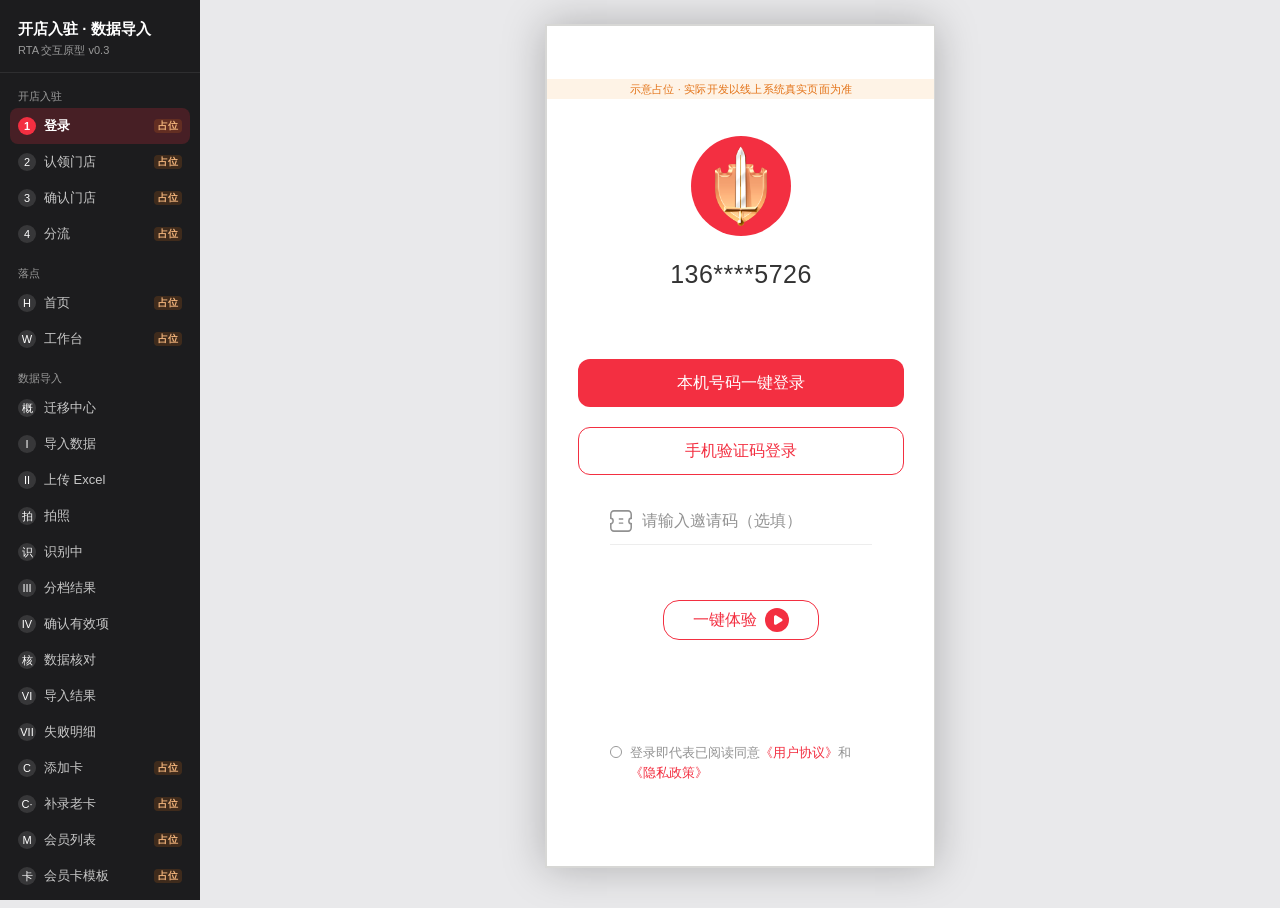
==== index.html @ 3f2f5418 "feat(数据导入): 历史再导清空、价目表域合并、会员历史卡对齐 Figma 统一历史消费再导为清空再写；价目摘要/存档合并项目与产品；会员历史顶部卡按 Figma 渐变与同行信息改版（PRD v2" ====
<!DOCTYPE html>
<html lang="zh-CN">
<head>
<meta charset="UTF-8">
<meta name="viewport" content="width=device-width, initial-scale=1.0, maximum-scale=1.0, user-scalable=no, viewport-fit=cover">
<title>剑琅联盟 · 开店入驻与数据导入</title>
<link rel="stylesheet" href="base.css">
<link rel="stylesheet" href="shell.css">
<link rel="stylesheet" href="workbench.css">
<link rel="stylesheet" href="home.css">
<link rel="stylesheet" href="app.css">
<link rel="stylesheet" href="tier.css">
<script src="mobile-preview.js"></script>
</head>
<body>
<aside class="site-nav">
  <div class="nav-brand">
    <div class="t">开店入驻 · 数据导入</div>
    <div class="s">RTA 交互原型 v0.3</div>
  </div>
  <div class="nav-group">
    <div class="g-t">开店入驻</div>
    <button type="button" class="nav-item on" data-flow="login"><span class="idx">1</span>登录<span class="nav-ph">占位</span></button>
    <button type="button" class="nav-item" data-flow="claim"><span class="idx">2</span>认领门店<span class="nav-ph">占位</span></button>
    <button type="button" class="nav-item" data-flow="confirm"><span class="idx">3</span>确认门店<span class="nav-ph">占位</span></button>
    <button type="button" class="nav-item" data-flow="triage"><span class="idx">4</span>分流<span class="nav-ph">占位</span></button>
  </div>
  <div class="nav-group">
    <div class="g-t">落点</div>
    <button type="button" class="nav-item" data-flow="home"><span class="idx">H</span>首页<span class="nav-ph">占位</span></button>
    <button type="button" class="nav-item" data-flow="workbench"><span class="idx">W</span>工作台<span class="nav-ph">占位</span></button>
  </div>
  <div class="nav-group">
    <div class="g-t">数据导入</div>
    <button type="button" class="nav-item" data-flow="import-overview"><span class="idx">概</span>迁移中心</button>
    <button type="button" class="nav-item" data-flow="import-select"><span class="idx">I</span>导入数据</button>
    <button type="button" class="nav-item" data-flow="import-source"><span class="idx">II</span>上传 Excel</button>
    <button type="button" class="nav-item" data-flow="import-camera"><span class="idx">拍</span>拍照</button>
    <button type="button" class="nav-item" data-flow="import-analyze"><span class="idx">识</span>识别中</button>
    <button type="button" class="nav-item" data-flow="import-cards"><span class="idx">III</span>分档结果</button>
    <button type="button" class="nav-item" data-flow="import-confirm"><span class="idx">IV</span>确认有效项</button>
    <button type="button" class="nav-item" data-flow="import-check"><span class="idx">核</span>数据核对</button>
    <button type="button" class="nav-item" data-flow="import-result"><span class="idx">VI</span>导入结果</button>
    <button type="button" class="nav-item" data-flow="import-fail"><span class="idx">VII</span>失败明细</button>
    <button type="button" class="nav-item" data-flow="legacy-card"><span class="idx">C</span>添加卡<span class="nav-ph">占位</span></button>
    <button type="button" class="nav-item" data-flow="legacy-detail"><span class="idx">C·</span>补录老卡<span class="nav-ph">占位</span></button>
    <button type="button" class="nav-item" data-flow="members"><span class="idx">M</span>会员列表<span class="nav-ph">占位</span></button>
    <button type="button" class="nav-item" data-flow="card-list"><span class="idx">卡</span>会员卡模板<span class="nav-ph">占位</span></button>
    <button type="button" class="nav-item" data-flow="price-list"><span class="idx">价</span>价目表<span class="nav-ph">占位</span></button>
    <button type="button" class="nav-item" data-flow="stock-list"><span class="idx">库</span>库存管理<span class="nav-ph">占位</span></button>
    <button type="button" class="nav-item" data-flow="order-list"><span class="idx">流</span>订单流水<span class="nav-ph">占位</span></button>
    <button type="button" class="nav-item" data-flow="archive-list"><span class="idx">档</span>原始存档</button>
    <button type="button" class="nav-item" data-flow="digest-list"><span class="idx">摘</span>识别摘要</button>
    <button type="button" class="nav-item" data-flow="digest-detail"><span class="idx">摘·</span>摘要详情</button>
  </div>
  <div class="nav-group">
    <div class="g-t">历史订单</div>
    <button type="button" class="nav-item" data-flow="history-orders"><span class="idx">史</span>历史订单</button>
    <button type="button" class="nav-item" data-flow="history-detail"><span class="idx">史·</span>订单详情</button>
    <button type="button" class="nav-item" data-flow="member-detail"><span class="idx">客</span>顾客详情</button>
    <button type="button" class="nav-item" data-flow="member-history"><span class="idx">客·</span>会员历史消费</button>
    <button type="button" class="nav-item" data-flow="history-import-preview"><span class="idx">历·</span>核对历史</button>
    <button type="button" class="nav-item" data-flow="history-import-result"><span class="idx">历✓</span>历史完成</button>
    <button type="button" class="nav-item" data-flow="history-import-fail"><span class="idx">历✗</span>历史失败</button>
  </div>
  <div class="nav-group">
    <div class="g-t">空态</div>
    <button type="button" class="nav-item" data-empty="history-true"><span class="idx">空</span>历史·真无</button>
    <button type="button" class="nav-item" data-empty="history-filter"><span class="idx">空</span>历史·筛选无</button>
    <button type="button" class="nav-item" data-empty="archive"><span class="idx">空</span>原始存档</button>
    <button type="button" class="nav-item" data-empty="digest"><span class="idx">空</span>识别摘要</button>
  </div>
  <div class="nav-group">
    <div class="g-t">对标研究</div>
    <a class="nav-link" href="对标-登录入驻体验优化.html" target="_blank"><span class="idx">B</span>入驻链路对标</a>
  </div>
  <div class="nav-group grow">
    <div class="g-t">文档</div>
    <a class="nav-link" href="PRD-开店入驻与数据迁移.html" target="_blank"><span class="idx">P</span>PRD v2.52</a>
  </div>
</aside>
<div class="nav-drawer-mask" id="navDrawerMask" aria-hidden="true"></div>
<div class="nav-edge-hit" id="navEdgeHit" aria-hidden="true"></div>

<div class="stage">
  <div id="frame" class="phone-shell">
    <div class="phone-inner phone">
      <!-- 状态栏占位：规范要求 390×53 纯白块，不绘制时间 / 电量 / 信号 -->
      <div class="status-bar" aria-hidden="true"></div>

      <!-- login -->
      <div class="screen active" id="screen-login" data-flow="login">
        <div class="ph-note" role="note">示意占位 · 实际开发以线上系统真实页面为准</div>
        <div class="login-screen">
          <div class="login-logo-wrap" aria-hidden="true">
            <img class="login-logo-wrap__inner" src="assets/figma/login/logo-inner.png" alt="">
          </div>
          <div class="login-phone">136****5726</div>
          <div class="login-actions">
            <button type="button" class="btn-primary login-btn-primary" id="btnLoginPrimary">本机号码一键登录</button>
            <button type="button" class="btn-outline login-btn-outline" id="btnLoginSms">手机验证码登录</button>
          </div>
          <div class="login-invite">
            <label class="login-invite__field">
              <img class="login-invite__ico" src="assets/figma/login/ticket.svg" alt="" width="22" height="22">
              <input class="login-invite__input" type="text" placeholder="请输入邀请码（选填）" autocomplete="off">
            </label>
          </div>
          <div class="login-pill-row">
            <button type="button" class="login-pill" id="btnLoginExperience">
              <span class="login-pill__text">一键体验</span>
              <img class="login-pill__play" src="assets/figma/login/play.svg" alt="" width="24" height="24">
            </button>
          </div>
          <div class="login-agree">
            <img class="login-agree__check" src="assets/figma/login/check-off.svg" alt="" width="12" height="12">
            <span>登录即代表已阅读同意<a href="#">《用户协议》</a>和<a href="#">《隐私政策》</a></span>
          </div>
        </div>
      </div>

      <!-- claim -->
      <div class="screen hidden" id="screen-claim" data-flow="claim">
        <div class="ph-note" role="note">示意占位 · 实际开发以线上系统真实页面为准</div>
        <header class="page-title-bar claim-nav">
          <button type="button" class="back" data-go="login" aria-label="返回">
            <img src="assets/figma/claim/ico-back.svg" alt="" width="24" height="24">
          </button>
          <span class="title">门店入驻</span>
          <button type="button" class="claim-nav__role">
            <span>我是店员</span>
            <span class="claim-nav__staff" aria-hidden="true">
              <img src="assets/figma/claim/ico-staff-a.svg" alt="" width="14" height="14">
              <img src="assets/figma/claim/ico-staff-b.svg" alt="" width="14" height="14">
            </span>
          </button>
        </header>
        <div class="scroll-body claim-body">
          <div class="claim-reco">
            <div class="claim-reco__head">
              <span class="claim-reco__head-tag">智能推荐</span>
              <span class="claim-reco__head-lead">猜你是这家店的主理人？</span>
            </div>
            <div class="claim-reco__body">
              <div class="claim-reco__name">右尚造型（浦东1店）</div>
              <div class="claim-reco__loc">
                <img src="assets/figma/claim/ico-loc.svg" alt="" width="14" height="14">
                <span>距您246m丨上海市浦东新区花木路188号</span>
              </div>
              <div class="claim-reco__cta-wrap">
                <button type="button" class="claim-reco__cta" data-claim-go>我是店主，立即认领</button>
              </div>
            </div>
          </div>
          <div class="claim-search">
            <button type="button" class="claim-search__city">上海市<img src="assets/figma/claim/ico-down.svg" alt="" width="12" height="12"></button>
            <span class="claim-search__sep" aria-hidden="true"></span>
            <input class="claim-search__input" type="search" placeholder="输入门店名称查询">
          </div>
          <div class="claim-empty">
            <div class="claim-empty__art">
              <img src="assets/figma/claim/ico-empty.svg" alt="" width="144" height="144">
              <span class="claim-empty__text">暂无内容</span>
            </div>
            <button type="button" class="claim-empty__btn" id="btnClaimEmptyCreate">手工创建新门店</button>
          </div>
          <div class="claim-sec-head">
            <h2 class="claim-sec-title">附近的门店</h2>
          </div>
          <div class="claim-list">
            <div class="claim-item claim-item--highlight">
              <div class="claim-item__main">
                <div class="claim-item__name-row">
                  <span class="claim-item__name">右尚造型（世纪公园店）</span>
                  <span class="claim-tag claim-tag--hair">美发</span>
                  <span class="claim-tag claim-tag--beauty">美容</span>
                </div>
                <div class="claim-item__loc">
                  <img src="assets/figma/claim/ico-loc.svg" alt="" width="12" height="12">
                  <span>距您86m丨浦东新区花木路188号</span>
                </div>
              </div>
              <button type="button" class="claim-item__btn" data-claim-go>认领门店</button>
            </div>
            <div class="claim-item">
              <div class="claim-item__main">
                <div class="claim-item__name-row">
                  <span class="claim-item__name">右尚造型（张江店）</span>
                  <span class="claim-tag claim-tag--hair">美发</span>
                </div>
                <div class="claim-item__loc">
                  <img src="assets/figma/claim/ico-loc.svg" alt="" width="12" height="12">
                  <span>距您420m丨浦东新区祖冲之路899号</span>
                </div>
              </div>
              <button type="button" class="claim-item__btn" data-claim-go>认领门店</button>
            </div>
            <div class="claim-item">
              <div class="claim-item__main">
                <div class="claim-item__name-row">
                  <span class="claim-item__name">悦己美容工作室</span>
                  <span class="claim-tag claim-tag--beauty">美容</span>
                </div>
                <div class="claim-item__loc">
                  <img src="assets/figma/claim/ico-loc.svg" alt="" width="12" height="12">
                  <span>距您680m丨浦东新区张杨路501号</span>
                </div>
              </div>
              <button type="button" class="claim-item__btn" data-claim-go>认领门店</button>
            </div>
          </div>
        </div>
        <div class="claim-footer">
          <span class="claim-footer__hint">没有找到您的门店？</span>
          <button type="button" class="btn-primary claim-footer__btn" id="btnClaimManual">手工创建门店</button>
        </div>
      </div>

      <!-- confirm -->
      <div class="screen hidden" id="screen-confirm" data-flow="confirm">
        <div class="ph-note" role="note">示意占位 · 实际开发以线上系统真实页面为准</div>
        <header class="page-title-bar confirm-nav">
          <button type="button" class="back" data-go="claim" aria-label="返回">
            <img src="assets/figma/confirm/ico-back.svg" alt="" width="24" height="24">
          </button>
          <span class="title">确认门店信息</span>
        </header>
        <div id="confirmTip" class="confirm-tip">
          <span>开完店，就能发活动拉新、管会员卡账、找货源卖货。</span>
          <button type="button" class="confirm-tip__close" id="btnConfirmTipClose" aria-label="关闭">×</button>
        </div>
        <div class="scroll-body confirm-form">
          <div class="confirm-cats-card">
            <div class="confirm-cats-card__label">经营品类<span class="req">*</span></div>
            <div class="confirm-cats">
              <button type="button" class="confirm-cat on" data-cat="hair">
                <img src="assets/figma/confirm/ico-hair.svg" alt="" width="20" height="20">
                <span>美发</span>
              </button>
              <button type="button" class="confirm-cat" data-cat="beauty">
                <img src="assets/figma/confirm/ico-beauty.svg" alt="" width="20" height="20">
                <span>美容</span>
              </button>
              <button type="button" class="confirm-cat" data-cat="nail">
                <img src="assets/figma/confirm/ico-nail.svg" alt="" width="20" height="20">
                <span>美甲</span>
              </button>
            </div>
          </div>
          <div class="confirm-panel">
            <button type="button" class="confirm-row" aria-label="编辑门店名称">
              <span class="confirm-row__label">门店名称<span class="req">*</span></span>
              <span class="confirm-row__value">右尚造型（浦东店）</span>
              <img class="confirm-row__chev" src="assets/figma/confirm/ico-chevron.svg" alt="" width="16" height="16">
            </button>
            <div class="confirm-block">
              <div class="confirm-block__label">门店图片<span class="confirm-block__sub">（提升店铺形象）</span></div>
              <div class="confirm-img-strip-wrap">
                <div class="confirm-img-strip">
                  <button type="button" class="confirm-img-tile confirm-img-tile--upload" aria-label="上传图片">
                    <img src="assets/figma/confirm/ico-upload.svg" alt="" width="24" height="24">
                    <span>上传图片</span>
                  </button>
                  <div class="confirm-img-tile confirm-img-tile--photo">
                    <img src="assets/figma/confirm/store-1.png" alt="">
                    <span class="confirm-img-tile__bar">更换</span>
                    <button type="button" class="confirm-img-tile__del" aria-label="删除"><img src="assets/figma/confirm/ico-del.svg" alt="" width="16" height="16"></button>
                  </div>
                  <div class="confirm-img-tile confirm-img-tile--photo">
                    <img src="assets/figma/confirm/store-2.png" alt="">
                    <span class="confirm-img-tile__bar">更换</span>
                    <button type="button" class="confirm-img-tile__del" aria-label="删除"><img src="assets/figma/confirm/ico-del.svg" alt="" width="16" height="16"></button>
                  </div>
                  <div class="confirm-img-tile confirm-img-tile--photo">
                    <img src="assets/figma/confirm/store-3.png" alt="">
                    <span class="confirm-img-tile__bar">更换</span>
                    <button type="button" class="confirm-img-tile__del" aria-label="删除"><img src="assets/figma/confirm/ico-del.svg" alt="" width="16" height="16"></button>
                  </div>
                  <div class="confirm-img-tile confirm-img-tile--photo">
                    <img src="assets/figma/confirm/store-4.png" alt="">
                    <span class="confirm-img-tile__bar">更换</span>
                    <button type="button" class="confirm-img-tile__del" aria-label="删除"><img src="assets/figma/confirm/ico-del.svg" alt="" width="16" height="16"></button>
                  </div>
                </div>
              </div>
            </div>
            <div class="confirm-row confirm-row--static">
              <span class="confirm-row__label">店主手机号<span class="req">*</span></span>
              <span class="confirm-row__value">175 0989 0024</span>
            </div>
            <div class="confirm-row confirm-row--static">
              <span class="confirm-row__label">店主昵称<span class="req">*</span></span>
              <span class="confirm-row__value">老板</span>
            </div>
            <button type="button" class="confirm-row">
              <span class="confirm-row__label">所在地区</span>
              <span class="confirm-row__value">上海市/上海市/黄浦区</span>
              <img class="confirm-row__chev" src="assets/figma/confirm/ico-chevron.svg" alt="" width="16" height="16">
            </button>
            <div class="confirm-row confirm-row--static">
              <span class="confirm-row__label">详细地址</span>
              <span class="confirm-row__value confirm-row__value--ellipsis">淮海中路222号4-33号力宝广场</span>
            </div>
            <div class="confirm-block confirm-block--map">
              <div class="confirm-block__label">地图位置<span class="req">*</span></div>
              <p class="confirm-map-hint">支持用户手动拖拽打点位置，支持地图放大 缩小 定位</p>
              <div class="confirm-map-wrap">
                <img class="confirm-map-img" src="assets/figma/confirm/map.png" alt="地图">
                <img class="confirm-map-pin" src="assets/figma/confirm/ico-pin.svg" alt="">
                <button type="button" class="confirm-map-locate" aria-label="定位">
                  <img src="assets/figma/confirm/ico-locate.svg" alt="" width="20" height="20">
                </button>
              </div>
            </div>
            <button type="button" class="confirm-row confirm-row--last">
              <span class="confirm-row__label">工商信息</span>
              <span class="confirm-row__value confirm-row__value--muted">选填</span>
              <img class="confirm-row__chev" src="assets/figma/confirm/ico-chevron.svg" alt="" width="16" height="16">
            </button>
          </div>
        </div>
        <div class="confirm-cta-bar">
          <button type="button" class="btn-primary confirm-cta-bar__btn" id="btnConfirmOpen">一键开店</button>
        </div>
      </div>

      <!-- triage -->
      <div class="screen hidden" id="screen-triage" data-flow="triage">
        <div class="ph-note" role="note">示意占位 · 实际开发以线上系统真实页面为准</div>
        <div class="triage">
          <div class="triage__head">
            <h1>欢迎使用剑琅联盟</h1>
            <p class="lead">请选择你现在最想做的事</p>
          </div>
          <button type="button" class="choice choice--rts" data-triage="rts">
            <div class="choice-ico"><img src="assets/figma/triage/ico-rts.png" width="48" height="48" alt=""></div>
            <div class="choice-body">
              <div class="code">我要获客</div>
              <div class="q">快速发活动拉新客</div>
            </div>
            <div class="choice-chevron"><img src="assets/figma/triage/ico-chevron.png" width="20" height="20" alt=""></div>
          </button>
          <button type="button" class="choice choice--rtb" data-triage="rtb">
            <div class="choice-ico"><img src="assets/figma/triage/ico-rtb.png" width="48" height="48" alt=""></div>
            <div class="choice-body">
              <div class="code">我要管理店铺</div>
              <div class="q">账、卡、员工一手掌握</div>
            </div>
            <div class="choice-chevron"><img src="assets/figma/triage/ico-chevron.png" width="20" height="20" alt=""></div>
          </button>
          <button type="button" class="choice choice--rtp" data-triage="rtp">
            <div class="choice-ico"><img src="assets/figma/triage/ico-rtp.png" width="48" height="48" alt=""></div>
            <div class="choice-body">
              <div class="code">我要卖货</div>
              <div class="q">找靠谱货源上架分销</div>
            </div>
            <div class="choice-chevron"><img src="assets/figma/triage/ico-chevron.png" width="20" height="20" alt=""></div>
          </button>
          <button type="button" class="choice choice--rtl" data-triage="rtl">
            <div class="choice-ico"><img src="assets/figma/triage/ico-rtl.png" width="48" height="48" alt=""></div>
            <div class="choice-body">
              <div class="code">我要学习</div>
              <div class="q">线上线下课程，提升美业技能</div>
            </div>
            <div class="choice-chevron"><img src="assets/figma/triage/ico-chevron.png" width="20" height="20" alt=""></div>
          </button>
          <div class="triage__foot">
            <button type="button" class="skip" id="btnTriageSkip">先随便看看</button>
          </div>
        </div>
      </div>

      <!-- home (开单结账 2.0 s0) -->
      <div class="screen hidden v2-home" id="screen-home" data-flow="home">
        <div class="ph-note" role="note">示意占位 · 实际开发以线上系统真实页面为准</div>
        <div class="vh-scroll">
          <div class="vh-hero">
            <img class="vh-hero__bg" src="assets/home/hero-header.png" alt="" draggable="false" decoding="async">
            <div class="vh-status">
              <div class="time">9:41</div>
              <div class="icons">
                <img src="assets/ic_cellular.svg" alt="">
                <img src="assets/ic_wifi.svg" alt="">
                <img src="assets/ic_battery.svg" alt="">
              </div>
            </div>
            <div class="vh-store">
              <button type="button" class="vh-store__left" aria-label="门店">
                <img class="vh-store__logo" src="assets/home/store-logo.svg" alt="">
                <span class="vh-store__txt">
                  <span class="vh-store__name">悦己美发沙龙</span>
                  <span class="vh-store__role">店长：张淼</span>
                </span>
                <img class="vh-store__chev" src="assets/home/chevron-down.svg" alt="">
              </button>
              <div class="vh-store__acts">
                <button type="button" id="btnHomeWorkbench" aria-label="工作台"><img src="assets/home/icon-grid.svg" alt=""></button>
                <button type="button" aria-label="扫一扫"><img src="assets/home/icon-scan.svg" alt=""></button>
                <button type="button" aria-label="消息"><img src="assets/home/icon-bell.svg" alt=""></button>
              </div>
            </div>
          </div>
          <div class="vh-body">
            <div class="import-banner" id="importBanner" hidden>
              <button type="button" class="import-banner__main" id="btnImportBanner">
                <span class="import-banner__ico" aria-hidden="true">
                  <svg viewBox="0 0 24 24" width="20" height="20" fill="none" stroke="currentColor" stroke-width="1.8" stroke-linecap="round" stroke-linejoin="round"><path d="M4 7.2 12 3.4l8 3.8v9.2L12 20.6 4 16.4V7.2Z"/><path d="M12 12.2 4.4 8.6"/><path d="M12 12.2v8.4"/><path d="m12 12.2 7.6-3.6"/></svg>
                </span>
                <span class="import-banner__text">
                  <b id="importBannerTitle">数据导入</b>
                  <span id="importBannerSub">把老店数据导进来</span>
                </span>
                <span class="import-banner__go" id="importBannerGo">进入</span>
              </button>
              <button type="button" class="import-banner__close" id="btnImportBannerClose" aria-label="关闭">×</button>
            </div>
            <section class="vh-kpi is-collapsed" aria-label="个人业绩">
              <div class="vh-kpi__hd">
                <div class="vh-kpi__title">个人业绩<em>今日</em></div>
              </div>
              <div class="vh-kpi__main">
                <div class="vh-kpi__cols">
                  <div class="vh-kpi__col">
                    <div class="vh-kpi__lab">业绩(¥)</div>
                    <div class="vh-kpi__num is-red">8420</div>
                  </div>
                  <div class="vh-kpi__col">
                    <div class="vh-kpi__lab">提成(¥)</div>
                    <div class="vh-kpi__num is-blue">1260</div>
                  </div>
                </div>
              </div>
            </section>
            <section class="vh-actions vh-actions--live" aria-label="快捷开单">
              <div class="vh-act-row">
                <button type="button" class="vh-act-big" data-home-act="bill">
                  <span class="vh-act-big__ico" aria-hidden="true">
                    <svg viewBox="0 0 24 24" fill="none" stroke="currentColor" stroke-width="1.7" stroke-linecap="round" stroke-linejoin="round"><path d="M7 3.5h7.2L19 8.3V20a1.5 1.5 0 0 1-1.5 1.5H7A1.5 1.5 0 0 1 5.5 20V5A1.5 1.5 0 0 1 7 3.5Z"/><path d="M14.2 3.6V8H19"/><path d="M8.5 12.5h7M8.5 16h5"/></svg>
                  </span>
                  <span class="vh-act-big__lab">开单</span>
                </button>
                <button type="button" class="vh-act-big" data-home-act="card">
                  <span class="vh-act-big__ico" aria-hidden="true">
                    <svg viewBox="0 0 24 24" fill="none" stroke="currentColor" stroke-width="1.7" stroke-linecap="round" stroke-linejoin="round"><rect x="3" y="6" width="18" height="12" rx="2.4"/><path d="M3 10.2h18"/><path d="M7 14.4h4"/></svg>
                  </span>
                  <span class="vh-act-big__lab">会员卡</span>
                </button>
              </div>
              <div class="vh-act-grid">
                <button type="button" class="vh-act-item" data-home-act="verify">
                  <span class="vh-act-item__ico" aria-hidden="true"><svg viewBox="0 0 24 24"><path d="M9 4.5h6l1.2 2.2H20a1 1 0 0 1 1 1V18a1.5 1.5 0 0 1-1.5 1.5h-15A1.5 1.5 0 0 1 3 18V7.7a1 1 0 0 1 1-1h3.8L9 4.5Z"/><circle cx="12" cy="13" r="3.2"/></svg></span>
                  <span class="vh-act-item__lab">核销</span>
                </button>
                <button type="button" class="vh-act-item" data-home-act="coupon">
                  <span class="vh-act-item__ico" aria-hidden="true"><svg viewBox="0 0 24 24"><path d="M4 8.5A2.5 2.5 0 0 0 6.5 6h11A2.5 2.5 0 0 0 20 8.5v1.2a1.8 1.8 0 1 1 0 3.6V15.5A2.5 2.5 0 0 0 17.5 18h-11A2.5 2.5 0 0 0 4 15.5v-2.2a1.8 1.8 0 1 1 0-3.6V8.5Z"/><path d="M12 6.2v11.6"/></svg></span>
                  <span class="vh-act-item__lab">优惠券</span>
                </button>
                <button type="button" class="vh-act-item" data-home-act="hold">
                  <span class="vh-act-item__ico" aria-hidden="true"><svg viewBox="0 0 24 24"><path d="M7 4.5h10A1.5 1.5 0 0 1 18.5 6v14L12 16.2 5.5 20V6A1.5 1.5 0 0 1 7 4.5Z"/></svg></span>
                  <span class="vh-act-item__lab">挂单</span>
                </button>
                <button type="button" class="vh-act-item" data-home-act="member">
                  <span class="vh-act-item__ico" aria-hidden="true"><svg viewBox="0 0 24 24"><circle cx="12" cy="8" r="3.4"/><path d="M5 19c0-3.4 3-5.2 7-5.2s7 1.8 7 5.2"/></svg></span>
                  <span class="vh-act-item__lab">会员</span>
                </button>
                <button type="button" class="vh-act-item" id="btnHomeMore" data-home-act="more">
                  <span class="vh-act-item__ico" aria-hidden="true"><svg viewBox="0 0 24 24"><rect x="3.5" y="3.5" width="7" height="7" rx="1.2"/><rect x="13.5" y="3.5" width="7" height="7" rx="1.2"/><rect x="3.5" y="13.5" width="7" height="7" rx="1.2"/><path d="M14.5 14.5v5M17 14.5v5M19.5 14.5v5"/></svg></span>
                  <span class="vh-act-item__lab">更多</span>
                </button>
              </div>
            </section>
            <section class="vh-biz" aria-label="经营数据">
              <div class="vh-biz__hd">经营数据</div>
              <div class="vh-biz__sec-lab">门店业绩</div>
              <div class="vh-biz__metrics">
                <div class="vh-biz__m"><div class="vh-biz__m-lab">劳动业绩(¥)</div><div class="vh-biz__m-num">9990</div></div>
                <div class="vh-biz__m"><div class="vh-biz__m-lab">产品业绩(¥)</div><div class="vh-biz__m-num">7170</div></div>
              </div>
            </section>
          </div>
        </div>
        <nav class="vh-tabbar" aria-label="底部导航">
          <img class="vh-tabbar__img" src="assets/home/tabbar-float.png" alt="" draggable="false">
          <div class="vh-tabbar__hots">
            <button type="button" aria-label="首页"></button>
            <button type="button" aria-label="客户"></button>
            <button type="button" aria-label="助手"></button>
            <button type="button" aria-label="小店"></button>
            <button type="button" aria-label="获客"></button>
          </div>
        </nav>
      </div>

      <!-- workbench -->
      <div class="screen hidden" id="screen-workbench" data-flow="workbench">
        <div class="ph-note" role="note">示意占位 · 实际开发以线上系统真实页面为准</div>
        <div class="page-title-bar"><span class="title">工作台</span></div>
        <div class="page-body wb-body">
          <section class="wb-sec">
            <h2 class="wb-sec__title">常用功能</h2>
            <div class="wb-grid">
              <button type="button" class="wb-tile" data-wb="bill"><span class="wb-tile__icon"><img src="assets/workbench/bill.png" alt="" width="42" height="42"></span><span class="wb-tile__label">开单</span></button>
              <button type="button" class="wb-tile" data-wb="flow"><span class="wb-tile__icon"><img src="assets/workbench/flow.png" alt="" width="42" height="42"></span><span class="wb-tile__label">订单流水</span></button>
              <button type="button" class="wb-tile" data-wb="appt"><span class="wb-tile__badge">3</span><span class="wb-tile__icon"><img src="assets/workbench/appt.png" alt="" width="42" height="42"></span><span class="wb-tile__label">预约管理</span></button>
              <button type="button" class="wb-tile" data-wb="hold"><span class="wb-tile__icon"><img src="assets/workbench/hold.png" alt="" width="42" height="42"></span><span class="wb-tile__label">挂单</span></button>
            </div>
          </section>
          <section class="wb-sec">
            <h2 class="wb-sec__title">经营管理</h2>
            <div class="wb-grid">
              <button type="button" class="wb-tile" data-wb="analysis"><span class="wb-tile__icon"><img src="assets/workbench/analysis.png" alt="" width="42" height="42"></span><span class="wb-tile__label">经营分析</span></button>
              <button type="button" class="wb-tile" data-wb="customer"><span class="wb-tile__icon"><img src="assets/workbench/customer.png" alt="" width="42" height="42"></span><span class="wb-tile__label">客户管理</span></button>
              <button type="button" class="wb-tile" data-wb="self"><span class="wb-tile__icon"><img src="assets/workbench/self.png" alt="" width="42" height="42"></span><span class="wb-tile__label">自助收银</span></button>
              <button type="button" class="wb-tile" data-wb="expense"><span class="wb-tile__icon"><img src="assets/workbench/expense.png" alt="" width="42" height="42"></span><span class="wb-tile__label">支出管理</span></button>
            </div>
          </section>
          <section class="wb-sec">
            <h2 class="wb-sec__title">营销获客</h2>
            <div class="wb-grid">
              <button type="button" class="wb-tile" data-wb="mall"><span class="wb-tile__trial">限时体验</span><span class="wb-tile__icon"><img src="assets/workbench/mall.png" alt="" width="42" height="42"></span><span class="wb-tile__label">商城</span></button>
              <button type="button" class="wb-tile" data-wb="supplier"><span class="wb-tile__icon"><img src="assets/workbench/supplier.png" alt="" width="42" height="42"></span><span class="wb-tile__label">供应商</span></button>
              <button type="button" class="wb-tile" data-wb="works"><span class="wb-tile__icon"><img src="assets/workbench/works.png" alt="" width="42" height="42"></span><span class="wb-tile__label">作品管理</span></button>
              <button type="button" class="wb-tile" data-wb="coupon"><span class="wb-tile__trial">限时体验</span><span class="wb-tile__icon"><img src="assets/workbench/coupon.png" alt="" width="42" height="42"></span><span class="wb-tile__label">优惠券</span></button>
              <button type="button" class="wb-tile" data-wb="reputation"><span class="wb-tile__icon"><img src="assets/workbench/reputation.png" alt="" width="42" height="42"></span><span class="wb-tile__label">店铺口碑</span></button>
              <button type="button" class="wb-tile" data-wb="poster"><span class="wb-tile__icon"><img src="assets/workbench/poster.png" alt="" width="42" height="42"></span><span class="wb-tile__label">海报工坊</span></button>
              <button type="button" class="wb-tile" data-wb="newguest"><span class="wb-tile__icon"><img src="assets/workbench/newguest.png" alt="" width="42" height="42"></span><span class="wb-tile__label">新客礼遇</span></button>
            </div>
          </section>
          <section class="wb-sec">
            <h2 class="wb-sec__title">店铺管理</h2>
            <div class="wb-grid">
              <button type="button" class="wb-tile" data-wb="price"><span class="wb-tile__icon"><img src="assets/workbench/price.png" alt="" width="42" height="42"></span><span class="wb-tile__label">价目表</span></button>
              <button type="button" class="wb-tile" data-wb="card"><span class="wb-tile__icon"><img src="assets/workbench/card.png" alt="" width="42" height="42"></span><span class="wb-tile__label">卡管理</span></button>
              <button type="button" class="wb-tile" data-wb="store"><span class="wb-tile__icon"><img src="assets/workbench/store.png" alt="" width="42" height="42"></span><span class="wb-tile__label">门店管理</span></button>
              <button type="button" class="wb-tile" data-wb="decor"><span class="wb-tile__icon"><img src="assets/workbench/decor.png" alt="" width="42" height="42"></span><span class="wb-tile__label">店铺装修</span></button>
              <button type="button" class="wb-tile" data-wb="stock"><span class="wb-tile__trial">限时体验</span><span class="wb-tile__icon"><img src="assets/workbench/stock.png" alt="" width="42" height="42"></span><span class="wb-tile__label">库存管理</span></button>
              <button type="button" class="wb-tile" data-wb="device"><span class="wb-tile__icon"><img src="assets/workbench/device.png" alt="" width="42" height="42"></span><span class="wb-tile__label">设备管理</span></button>
              <button type="button" class="wb-tile" data-wb="popup"><span class="wb-tile__icon"><img src="assets/workbench/popup.png" alt="" width="42" height="42"></span><span class="wb-tile__label">小程序弹窗</span></button>
              <button type="button" class="wb-tile" data-wb="tuangou-set"><span class="wb-tile__icon"><img src="assets/workbench/tuangou-set.svg" alt="" width="42" height="42"></span><span class="wb-tile__label">团购设置</span></button>
              <button type="button" class="wb-tile" data-wb="migrate"><span class="wb-tile__icon"><img src="assets/workbench/stock.png" alt="" width="42" height="42"></span><span class="wb-tile__label">数据导入</span></button>
              <button type="button" class="wb-tile" data-wb="history"><span class="wb-tile__icon"><img src="assets/workbench/flow.png" alt="" width="42" height="42"></span><span class="wb-tile__label">历史订单</span></button>
            </div>
          </section>
          <section class="wb-sec">
            <h2 class="wb-sec__title">员工管理</h2>
            <div class="wb-grid">
              <button type="button" class="wb-tile" data-wb="staff"><span class="wb-tile__icon"><img src="assets/workbench/staff.png" alt="" width="42" height="42"></span><span class="wb-tile__label">员工管理</span></button>
              <button type="button" class="wb-tile" data-wb="rank"><span class="wb-tile__trial">限时体验</span><span class="wb-tile__icon"><img src="assets/workbench/rank.png" alt="" width="42" height="42"></span><span class="wb-tile__label">业绩排行</span></button>
              <button type="button" class="wb-tile" data-wb="salary"><span class="wb-tile__icon"><img src="assets/workbench/salary.png" alt="" width="42" height="42"></span><span class="wb-tile__label">员工薪资</span></button>
              <button type="button" class="wb-tile" data-wb="commission"><span class="wb-tile__icon"><img src="assets/workbench/commission.png" alt="" width="42" height="42"></span><span class="wb-tile__label">提成设置</span></button>
            </div>
          </section>
          <section class="wb-sec">
            <h2 class="wb-sec__title">学习培训</h2>
            <div class="wb-grid">
              <button type="button" class="wb-tile" data-wb="learn"><span class="wb-tile__icon"><img src="assets/workbench/learn.png" alt="" width="42" height="42"></span><span class="wb-tile__label">学习培训</span></button>
              <button type="button" class="wb-tile" data-wb="course"><span class="wb-tile__icon"><img src="assets/workbench/course.png" alt="" width="42" height="42"></span><span class="wb-tile__label">课程广场</span></button>
              <button type="button" class="wb-tile" data-wb="signup"><span class="wb-tile__icon"><img src="assets/workbench/signup.png" alt="" width="42" height="42"></span><span class="wb-tile__label">我的报名</span></button>
              <button type="button" class="wb-tile" data-wb="teacher"><span class="wb-tile__icon"><img src="assets/workbench/teacher.png" alt="" width="42" height="42"></span><span class="wb-tile__label">讲师入驻</span></button>
            </div>
          </section>
        </div>
        <nav class="wb-tabbar wb-tabbar--four" aria-label="底部导航">
          <button type="button" class="wb-tab" id="wbTabHome" data-wb-tab="home" aria-label="首页">
            <span class="wb-tab__icon"><svg width="22" height="22" viewBox="0 0 24 24" fill="currentColor"><path d="M10 20v-6h4v6h5v-8h3L12 3 2 12h3v8z"/></svg></span>
            <span>首页</span>
          </button>
          <button type="button" class="wb-tab is-on" data-wb-tab="workbench" aria-label="工作台">
            <span class="wb-tab__icon"><svg width="22" height="22" viewBox="0 0 24 24" fill="none" stroke="currentColor" stroke-width="2"><rect x="3" y="3" width="7" height="7"/><rect x="14" y="3" width="7" height="7"/><rect x="14" y="14" width="7" height="7"/><rect x="3" y="14" width="7" height="7"/></svg></span>
            <span>工作台</span>
          </button>
          <button type="button" class="wb-tab" data-wb-tab="msg" aria-label="消息">
            <span class="wb-tab__icon"><svg width="22" height="22" viewBox="0 0 24 24" fill="none" stroke="currentColor" stroke-width="2"><path d="M18 8A6 6 0 0 0 6 8c0 7-3 9-3 9h18s-3-2-3-9"/></svg></span>
            <span>消息</span>
          </button>
          <button type="button" class="wb-tab" data-wb-tab="me" aria-label="我的">
            <span class="wb-tab__icon"><svg width="22" height="22" viewBox="0 0 24 24" fill="none" stroke="currentColor" stroke-width="2"><circle cx="12" cy="8" r="4"/><path d="M4 20c0-4 4-6 8-6s8 2 8 6"/></svg></span>
            <span>我的</span>
          </button>
        </nav>
      </div>

      <!-- import-overview：已有数据后再进「数据导入」 -->
      <div class="screen hidden" id="screen-import-overview" data-flow="import-overview">
        <header class="page-title-bar">
          <button type="button" class="back" data-go="workbench" aria-label="返回">
            <svg width="24" height="24" viewBox="0 0 24 24" fill="none" stroke="currentColor" stroke-width="2"><path d="M15 18l-6-6 6-6"/></svg>
          </button>
          <span class="title">数据导入</span>
          <button type="button" class="title-more" data-more-menu="overview" aria-label="更多"><svg width="20" height="20" viewBox="0 0 24 24" fill="currentColor"><circle cx="5" cy="12" r="1.7"/><circle cx="12" cy="12" r="1.7"/><circle cx="19" cy="12" r="1.7"/></svg></button>
          <div class="title-menu" data-more-panel="overview" hidden>
            <button type="button" data-docs-pick="digest">识别摘要</button>
            <button type="button" data-docs-pick="archive">原始存档</button>
            <button type="button" data-export-store>导出店内数据</button>
          </div>
        </header>
        <div class="scroll-body import-body">
        <ol class="v3-step v3-step--slim" aria-label="导入进度：第 1 步，共 3 步">
          <li class="v3-step__item is-now"><span class="v3-step__ico"><svg viewBox="0 0 32 32" width="20" height="20" fill="none" stroke="currentColor" stroke-width="2" stroke-linecap="round" stroke-linejoin="round" aria-hidden="true"><path d="M10.1667 16.8333 13.5 20.1667 21.8333 11.8333"/></svg></span><span class="v3-step__label">提供</span></li>
          <li class="v3-step__item"><span class="v3-step__ico"><svg viewBox="0 0 32 32" width="20" height="20" fill="none" stroke="currentColor" stroke-width="2" stroke-linecap="round" stroke-linejoin="round" aria-hidden="true"><path d="M10.1667 16.8333 13.5 20.1667 21.8333 11.8333"/></svg></span><span class="v3-step__label">识别</span></li>
          <li class="v3-step__item"><span class="v3-step__ico"><svg viewBox="0 0 32 32" width="20" height="20" fill="none" stroke="currentColor" stroke-width="2" stroke-linecap="round" stroke-linejoin="round" aria-hidden="true"><path d="M10.1667 16.8333 13.5 20.1667 21.8333 11.8333"/></svg></span><span class="v3-step__label">核对</span></li>
        </ol>
          <div class="v3-sec-hd">
            <h2>把老店数据搬进来</h2>
            <p>会员 · 卡 · 价目可同批；历史消费请走历史订单。</p>
          </div>

          <ol class="v3-guide v3-guide--anim v3-guide--compact" aria-label="三步导入说明">
            <li class="v3-guide__step v3-guide__step--provide">
              <div class="v3-guide__hd">
                <span class="v3-guide__n" aria-hidden="true">1</span>
                <span class="v3-guide__body"><b>把手里的数据给它</b><span>Excel 或拍照，可混着来；表头清晰、拍正更好认</span></span>
              </div>
              <div class="v3-guide__anim v3-guide__anim--duo">
                <figure class="guide-fig">
                  <div class="wechat-demo wechat-demo--compact" aria-hidden="true">
                    <div class="wechat-demo__pc"><span class="wechat-demo__screen"></span><i class="wechat-demo__doc">XLS</i></div>
                    <div class="wechat-demo__flow"><i></i><i></i><i></i></div>
                    <div class="wechat-demo__chat">
                      <span class="wx-bubble">文件传输助手</span>
                      <span class="wx-file">会员导入.xlsx</span>
                    </div>
                    <div class="wechat-demo__phone"><span></span></div>
                  </div>
                  <figcaption>微信传到手机</figcaption>
                </figure>
                <figure class="guide-fig">
                  <div class="guide-photo" aria-hidden="true">
                    <div class="guide-photo__phone"><i class="guide-photo__sheet"></i><span class="guide-photo__scan"></span></div>
                  </div>
                  <figcaption>拍表格</figcaption>
                </figure>
              </div>
              <ul class="guide-tips" aria-label="提供数据时尽量做到">
                <li>
                  <span class="guide-tips__check" aria-hidden="true"><svg viewBox="0 0 16 16" width="12" height="12" fill="none" stroke="currentColor" stroke-width="2" stroke-linecap="round" stroke-linejoin="round"><path d="M3.5 8.2 6.4 11l6.1-6.5"/></svg></span>
                  <span>优先用官方模板</span>
                </li>
                <li>
                  <span class="guide-tips__check" aria-hidden="true"><svg viewBox="0 0 16 16" width="12" height="12" fill="none" stroke="currentColor" stroke-width="2" stroke-linecap="round" stroke-linejoin="round"><path d="M3.5 8.2 6.4 11l6.1-6.5"/></svg></span>
                  <span>会员·卡·价目一次备齐</span>
                </li>
              </ul>
            </li>
            <li class="v3-guide__step">
              <div class="v3-guide__hd">
                <span class="v3-guide__n" aria-hidden="true">2</span>
                <span class="v3-guide__body"><b>AI 自动识别</b><span>认类别、对齐字段，整理成可核对的数据</span></span>
              </div>
              <div class="v3-guide__anim">
                <div class="guide-ai" aria-hidden="true">
                  <div class="guide-ai__stack">
                    <span class="guide-ai__sheet is-a"></span>
                    <span class="guide-ai__sheet is-b"></span>
                    <span class="guide-ai__sheet is-c"></span>
                  </div>
                  <div class="guide-ai__flow"><i></i><i></i><i></i></div>
                  <div class="guide-ai__grid">
                    <span></span><span></span><span></span>
                    <span></span><span></span><span></span>
                  </div>
                </div>
              </div>
            </li>
            <li class="v3-guide__step">
              <div class="v3-guide__hd">
                <span class="v3-guide__n" aria-hidden="true">3</span>
                <span class="v3-guide__body"><b>核对后导入</b><span>只改有问题的那几行，确认即入库</span></span>
              </div>
              <div class="v3-guide__anim">
                <div class="guide-app" aria-hidden="true">
                  <div class="guide-app__phone">
                    <span class="guide-app__bar"></span>
                    <span class="guide-app__row is-1"></span>
                    <span class="guide-app__row is-2"></span>
                    <span class="guide-app__row is-3"></span>
                  </div>
                  <div class="guide-app__fly"><i></i><i></i><i></i></div>
                </div>
              </div>
            </li>
          </ol>

          <div class="tpl-promo tpl-promo--full" role="note">
            <div class="tpl-promo__hd">
              <div class="tpl-promo__body">
                <b>用官方标准模板填写，可完美识别导入</b>
                <span>其它表也能识别，可能要多核对几行。</span>
              </div>
              <button type="button" class="tpl-promo__btn" data-open-tpl>下载</button>
            </div>
            <ul class="tpl-promo__rows">
              <li><span class="tpl-promo__cat">会员资料</span><span class="tpl-promo__file"><i aria-hidden="true">XLS</i><em>RTB店铺会员资料导入文档模版.xlsx</em></span></li>
              <li><span class="tpl-promo__cat">卡模板</span><span class="tpl-promo__file"><i aria-hidden="true">XLS</i><em>RTB店铺卡模板导入文档模版-v2.xls</em></span></li>
              <li><span class="tpl-promo__cat">价目表 · 项目</span><span class="tpl-promo__file"><i aria-hidden="true">XLS</i><em>RTB店铺价目表导入文档模版-v1.xls</em></span></li>
              <li><span class="tpl-promo__cat">价目表 · 产品</span><span class="tpl-promo__file"><i aria-hidden="true">XLS</i><em>RTB店铺产品导入模版.xlsx</em></span></li>
            </ul>
          </div>

          <div class="v3-stock hidden" id="hubStock">
            <div class="v3-stock__hd">本店已有导入数据</div>
            <div class="v3-stock__list">
              <button type="button" class="v3-stock__row" data-stock="member" data-overview-view="member">
                <span class="v3-stock__ico" aria-hidden="true"><svg viewBox="0 0 24 24" width="18" height="18" fill="currentColor" aria-hidden="true"><path d="M9.3 11.6a3.5 3.5 0 1 0 0-7 3.5 3.5 0 0 0 0 7Z"/><path d="M2.4 18.4c0-3 3.1-4.8 6.9-4.8s6.9 1.8 6.9 4.8c0 .8-.6 1.4-1.4 1.4H3.8c-.8 0-1.4-.6-1.4-1.4Z"/><path d="M16.4 11.2a3 3 0 1 0 0-6 3 3 0 0 0 0 6Z" opacity=".55"/><path d="M16.1 13.9c3.2.3 5.5 1.9 5.5 4.4 0 .8-.6 1.5-1.4 1.5h-3.2c.3-.5.4-1 .4-1.6 0-1.7-.5-3.1-1.3-4.3Z" opacity=".55"/></svg></span>
                <span class="v3-stock__label">会员与持卡</span>
                <span class="v3-stock__val"><em class="num-em" id="stockMember">0</em> 人</span>
                <span class="v3-stock__tag" id="stockMemberTag">未导入</span>
                <svg class="v3-stock__chev" viewBox="0 0 24 24" width="16" height="16" fill="none" stroke="currentColor" stroke-width="1.8" stroke-linecap="round" stroke-linejoin="round" aria-hidden="true"><path d="M9 6l6 6-6 6"/></svg>
              </button>
              <button type="button" class="v3-stock__row" data-stock="card" data-overview-view="card">
                <span class="v3-stock__ico" aria-hidden="true"><svg viewBox="0 0 24 24" width="18" height="18" fill="currentColor" aria-hidden="true"><path d="M3 6.6C3 5.2 4.1 4 5.5 4h13C19.9 4 21 5.2 21 6.6V8H3V6.6Z"/><path d="M3 10h18v7.4c0 1.4-1.1 2.6-2.5 2.6h-13C4.1 20 3 18.8 3 17.4V10Z" opacity=".55"/></svg></span>
                <span class="v3-stock__label">会员卡模板</span>
                <span class="v3-stock__val"><em class="num-em" id="stockCard">0</em> 张</span>
                <span class="v3-stock__tag" id="stockCardTag">未导入</span>
                <svg class="v3-stock__chev" viewBox="0 0 24 24" width="16" height="16" fill="none" stroke="currentColor" stroke-width="1.8" stroke-linecap="round" stroke-linejoin="round" aria-hidden="true"><path d="M9 6l6 6-6 6"/></svg>
              </button>
              <button type="button" class="v3-stock__row" data-stock="price" data-overview-view="price">
                <span class="v3-stock__ico" aria-hidden="true"><svg viewBox="0 0 24 24" width="18" height="18" fill="currentColor" aria-hidden="true"><path fill-rule="evenodd" d="M11.9 3.2c.5 0 1 .2 1.4.6l7 7c.8.8.8 2 0 2.8l-6.7 6.7c-.8.8-2 .8-2.8 0l-7-7c-.4-.4-.6-.9-.6-1.4V5.2c0-1.1.9-2 2-2h6.7ZM8.6 9.8a1.6 1.6 0 1 0 0-3.2 1.6 1.6 0 0 0 0 3.2Z"/></svg></span>
                <span class="v3-stock__label">价目表</span>
                <span class="v3-stock__val"><em class="num-em" id="stockPrice">0</em> 项</span>
                <span class="v3-stock__tag" id="stockPriceTag">未导入</span>
                <svg class="v3-stock__chev" viewBox="0 0 24 24" width="16" height="16" fill="none" stroke="currentColor" stroke-width="1.8" stroke-linecap="round" stroke-linejoin="round" aria-hidden="true"><path d="M9 6l6 6-6 6"/></svg>
              </button>
              <button type="button" class="v3-stock__row" data-stock="product" data-overview-view="product">
                <span class="v3-stock__ico" aria-hidden="true"><svg viewBox="0 0 24 24" width="18" height="18" fill="currentColor" aria-hidden="true"><path d="M4.4 6.6h15.2c1 0 1.8.8 1.8 1.8v10c0 1-.8 1.8-1.8 1.8H4.4c-1 0-1.8-.8-1.8-1.8V8.4c0-1 .8-1.8 1.8-1.8Z" opacity=".55"/><path d="M4.4 4.4h15.2v2.2H4.4z"/><path d="M8.6 11.4h6.8v1.6H8.6z"/></svg></span>
                <span class="v3-stock__label">店铺产品</span>
                <span class="v3-stock__val"><em class="num-em" id="stockProd">0</em> 个</span>
                <span class="v3-stock__tag" id="stockProdTag">未导入</span>
                <svg class="v3-stock__chev" viewBox="0 0 24 24" width="16" height="16" fill="none" stroke="currentColor" stroke-width="1.8" stroke-linecap="round" stroke-linejoin="round" aria-hidden="true"><path d="M9 6l6 6-6 6"/></svg>
              </button>
            </div>
          </div>

        </div>
        <div class="v3-foot">
          <div class="v3-foot__main">
            <button type="button" class="btn-primary" id="btnOverviewContinue">开始导入</button>
          </div>
          <button type="button" class="v3-foot__link is-danger hidden" id="btnOverviewDelete"><svg viewBox="0 0 24 24" width="16" height="16" fill="currentColor" aria-hidden="true"><path d="M9.4 3.4h5.2c.7 0 1.2.5 1.2 1.2v.8h3.4v2H4.8v-2h3.4v-.8c0-.7.5-1.2 1.2-1.2Z"/><path d="M6.2 9h11.6l-.8 10.1c-.1.9-.8 1.5-1.7 1.5H8.7c-.9 0-1.6-.6-1.7-1.5L6.2 9Z" opacity=".55"/></svg><span>删除已导入数据</span></button>
        </div>
      </div>

      <!-- import-select -->
      <div class="screen hidden" id="screen-import-select" data-flow="import-select">
        <header class="page-title-bar">
          <button type="button" class="back" id="btnImportSelectBack" aria-label="返回">
            <svg width="24" height="24" viewBox="0 0 24 24" fill="none" stroke="currentColor" stroke-width="2"><path d="M15 18l-6-6 6-6"/></svg>
          </button>
          <span class="title">选择导入方式</span>
        </header>
        <div class="scroll-body import-body import-body--select">
        <ol class="v3-step v3-step--slim" aria-label="导入进度：第 1 步，共 3 步">
          <li class="v3-step__item is-now"><span class="v3-step__ico"><svg viewBox="0 0 32 32" width="20" height="20" fill="none" stroke="currentColor" stroke-width="2" stroke-linecap="round" stroke-linejoin="round" aria-hidden="true"><path d="M10.1667 16.8333 13.5 20.1667 21.8333 11.8333"/></svg></span><span class="v3-step__label">提供</span></li>
          <li class="v3-step__item"><span class="v3-step__ico"><svg viewBox="0 0 32 32" width="20" height="20" fill="none" stroke="currentColor" stroke-width="2" stroke-linecap="round" stroke-linejoin="round" aria-hidden="true"><path d="M10.1667 16.8333 13.5 20.1667 21.8333 11.8333"/></svg></span><span class="v3-step__label">识别</span></li>
          <li class="v3-step__item"><span class="v3-step__ico"><svg viewBox="0 0 32 32" width="20" height="20" fill="none" stroke="currentColor" stroke-width="2" stroke-linecap="round" stroke-linejoin="round" aria-hidden="true"><path d="M10.1667 16.8333 13.5 20.1667 21.8333 11.8333"/></svg></span><span class="v3-step__label">核对</span></li>
        </ol>
          <p class="soft-tip soft-tip--inline hidden" id="importHistoryNote">消费记录没有固定模板：Excel 或拍照都可以；按<strong>日期 / 金额 / 顾客姓名</strong>识别，不进订单流水。</p>
          <div class="src-entry src-entry--hero">
            <button type="button" class="src-hero is-excel" id="btnEnterExcel">
              <span class="src-hero__art" aria-hidden="true">
                <svg viewBox="0 0 96 84" width="96" height="84" fill="none" xmlns="http://www.w3.org/2000/svg"><g clip-path="url(#srcExcelClip)"><path d="M86 0H10C4.477 0 0 5.223 0 11.667v60.666C0 78.777 4.477 84 10 84h76c5.523 0 10-5.223 10-11.667V11.667C96 5.223 91.523 0 86 0Z" fill="#E8F8F2"/><path d="M62 16.333H34c-3.314 0-6 3.134-6 7v37.334c0 3.866 2.686 7 6 7h28c3.314 0 6-3.134 6-7V23.333c0-3.866-2.686-7-6-7Z" fill="#fff" stroke="#2BA471" stroke-width="1.8"/><path d="M52 16.333v14c0 1.857.632 3.637 1.757 4.95 1.126 1.313 2.652 2.05 4.243 2.05h12M52 16.333l18 21" stroke="#2BA471" stroke-width="1.8"/><path opacity=".35" d="M52.5 38.667h-15c-.828 0-1.5.783-1.5 1.75v1.166c0 .967.672 1.75 1.5 1.75h15c.828 0 1.5-.783 1.5-1.75v-1.166c0-.967-.672-1.75-1.5-1.75Z" fill="#2BA471"/><path opacity=".22" d="M58.5 46.833h-21c-.828 0-1.5.784-1.5 1.75v.584c0 .966.672 1.75 1.5 1.75h21c.828 0 1.5-.784 1.5-1.75v-.584c0-.966-.672-1.75-1.5-1.75Z" fill="#2BA471"/><path opacity=".18" d="M48.5 54.417h-11c-.828 0-1.5.783-1.5 1.75v.583c0 .967.672 1.75 1.5 1.75h11c.828 0 1.5-.783 1.5-1.75v-.583c0-.967-.672-1.75-1.5-1.75Z" fill="#2BA471"/></g><defs><clipPath id="srcExcelClip"><rect width="96" height="84" fill="#fff"/></clipPath></defs></svg>
              </span>
              <span class="src-hero__copy"><b>Excel 导入</b><span id="srcExcelSub">表格文件 · xls / xlsx / csv</span></span>
            </button>
            <button type="button" class="src-hero is-photo" id="btnEnterPhoto">
              <span class="src-hero__art" aria-hidden="true">
                <svg viewBox="0 0 96 84" width="96" height="84" fill="none" xmlns="http://www.w3.org/2000/svg"><g clip-path="url(#srcPhotoClip)"><path d="M86 0H10C4.477 0 0 5.223 0 11.667v60.666C0 78.777 4.477 84 10 84h76c5.523 0 10-5.223 10-11.667V11.667C96 5.223 91.523 0 86 0Z" fill="#EEF5FC"/><path d="M46 21H18c-2.209 0-4 2.089-4 4.667V63c0 2.577 1.791 4.667 4 4.667h28c2.209 0 4-2.09 4-4.667V25.667c0-2.578-1.791-4.667-4-4.667Z" fill="#fff" stroke="#3B82C4" stroke-width="1.6"/><path opacity=".45" d="M42.8 28H21.2c-.663 0-1.2.627-1.2 1.4v1.867c0 .773.537 1.4 1.2 1.4h21.6c.663 0 1.2-.627 1.2-1.4V29.4c0-.773-.537-1.4-1.2-1.4Z" fill="#3B82C4"/><path opacity=".18" d="M43 37.333H21c-.552 0-1 .522-1 1.167v1.167c0 .644.448 1.166 1 1.166h22c.552 0 1-.522 1-1.166V38.5c0-.645-.448-1.167-1-1.167ZM37 44.333H21c-.552 0-1 .523-1 1.167v1.167c0 .644.448 1.166 1 1.166h16c.552 0 1-.522 1-1.166V45.5c0-.644-.448-1.167-1-1.167ZM41 51.333H21c-.552 0-1 .523-1 1.167v1.167c0 .644.448 1.166 1 1.166h20c.552 0 1-.522 1-1.166V52.5c0-.644-.448-1.167-1-1.167Z" fill="#3B82C4"/><path d="M70 14H48c-3.314 0-6 3.134-6 7v42c0 3.866 2.686 7 6 7h22c3.314 0 6-3.134 6-7V21c0-3.866-2.686-7-6-7Z" fill="#fff" stroke="#3B82C4" stroke-width="1.8"/><path d="M68 21H50c-1.657 0-3 1.567-3 3.5v25.667c0 1.933 1.343 3.5 3 3.5h18c1.657 0 3-1.567 3-3.5V24.5c0-1.933-1.343-3.5-3-3.5Z" fill="#EEF5FC" stroke="#3B82C4" stroke-width="1.2"/><path opacity=".5" d="M66 26.833H52c-.552 0-1 .523-1 1.167v1.167c0 .644.448 1.166 1 1.166h14c.552 0 1-.522 1-1.166V28c0-.644-.448-1.167-1-1.167Z" fill="#3B82C4"/><path opacity=".2" d="M66 33.833H52c-.552 0-1 .523-1 1.167v.583c0 .645.448 1.167 1 1.167h14c.552 0 1-.522 1-1.167V35c0-.644-.448-1.167-1-1.167Z" fill="#3B82C4"/><path opacity=".7" d="M47 42h1m22 0h-1m-20 0h2m2 0h2m2 0h2m2 0h2m2 0h2" stroke="#3B82C4" stroke-width="1.2"/><path d="M62.2 60.667c0 2.061-1.433 3.733-3.2 3.733s-3.2-1.672-3.2-3.733c0-2.062 1.433-3.734 3.2-3.734s3.2 1.672 3.2 3.734Z" stroke="#3B82C4" stroke-width="1.5"/></g><defs><clipPath id="srcPhotoClip"><rect width="96" height="84" fill="#fff"/></clipPath></defs></svg>
              </span>
              <span class="src-hero__copy"><b>拍照导入</b><span id="srcPhotoSub">纸质价目表、手写本，对准拍</span></span>
            </button>
          </div>
          <div class="pending-compact" id="pendingHead">
            <div class="pending-compact__hd">
              <b>已拿到 <em class="num-em" id="pendingCount">0</em> 份</b>
              <span>还可继续加</span>
            </div>
            <div class="pending-list" id="pendingList"></div>
            <p class="pending-empty" id="pendingEmpty">点上方入口开始添加</p>
          </div>
          <p class="soft-tip soft-tip--inline" id="selectClearWarn" hidden></p>
        </div>
        <div class="v3-foot">
          <div class="v3-foot__main">
            <button type="button" class="btn-primary" id="btnImportAnalyze" disabled>开始识别</button>
          </div>
        </div>
      </div>

      <!-- import-source → 上传表格 -->
      <div class="screen hidden" id="screen-import-source" data-flow="import-source">
        <header class="page-title-bar">
          <button type="button" class="back" data-go="import-select" aria-label="返回">
            <svg width="24" height="24" viewBox="0 0 24 24" fill="none" stroke="currentColor" stroke-width="2"><path d="M15 18l-6-6 6-6"/></svg>
          </button>
          <span class="title">上传 Excel</span>
        </header>
        <div class="scroll-body import-body">
        <ol class="v3-step v3-step--slim" aria-label="导入进度：第 1 步，共 3 步">
          <li class="v3-step__item is-now"><span class="v3-step__ico"><svg viewBox="0 0 32 32" width="20" height="20" fill="none" stroke="currentColor" stroke-width="2" stroke-linecap="round" stroke-linejoin="round" aria-hidden="true"><path d="M10.1667 16.8333 13.5 20.1667 21.8333 11.8333"/></svg></span><span class="v3-step__label">提供</span></li>
          <li class="v3-step__item"><span class="v3-step__ico"><svg viewBox="0 0 32 32" width="20" height="20" fill="none" stroke="currentColor" stroke-width="2" stroke-linecap="round" stroke-linejoin="round" aria-hidden="true"><path d="M10.1667 16.8333 13.5 20.1667 21.8333 11.8333"/></svg></span><span class="v3-step__label">识别</span></li>
          <li class="v3-step__item"><span class="v3-step__ico"><svg viewBox="0 0 32 32" width="20" height="20" fill="none" stroke="currentColor" stroke-width="2" stroke-linecap="round" stroke-linejoin="round" aria-hidden="true"><path d="M10.1667 16.8333 13.5 20.1667 21.8333 11.8333"/></svg></span><span class="v3-step__label">核对</span></li>
        </ol>
          <div class="v3-sec-hd">
            <h2>选择 Excel 文件</h2>
            <p id="sourceLead">推荐按官方标准模板填写，可完美识别。其它表也能识别，可能要多核对几行。</p>
          </div>
          <p class="soft-tip soft-tip--inline hidden" id="sourceHistoryNote">消费记录表：列名不必固定，系统会自己找<strong>日期 / 金额 / 顾客姓名</strong>，无需手动指定；手写流水可在上一步拍照。</p>
          <div class="tpl-promo" id="sourceTplPromo" role="note">
            <div class="tpl-promo__body">
              <b>用官方标准模板填写，可完美识别导入</b>
              <span>一次可多选；传错了在列表里直接删。</span>
            </div>
            <button type="button" class="tpl-promo__btn" data-open-tpl>下载模板</button>
          </div>
          <button type="button" class="upload-drop" id="btnPickExcel">
            <span class="upload-drop__ico" aria-hidden="true"><svg viewBox="0 0 24 24" width="22" height="22" fill="none" stroke="currentColor" stroke-width="2" stroke-linecap="round" stroke-linejoin="round"><path d="M12 16.8V4.6M7.4 9.2 12 4.6l4.6 4.6"/><path d="M4.6 15.4v2.6c0 1 .8 1.8 1.8 1.8h11.2c1 0 1.8-.8 1.8-1.8v-2.6"/></svg></span>
            <b>选择文件</b>
            <span>xls / xlsx / csv · 单个 ≤ 10MB</span>
          </button>
          <div class="pending-list" id="excelPickList"></div>
          <p class="upload-multi-note" id="sourceMultiNote">最多 5 个文件；传错了在列表里直接删。</p>
        </div>
        <div class="import-foot">
          <div class="v3-foot__main">
            <button type="button" class="btn-primary" id="btnImportUploadDone">完成</button>
          </div>
        </div>
      </div>

      <!-- import-camera -->
      <div class="screen hidden" id="screen-import-camera" data-flow="import-camera">
        <header class="page-title-bar">
          <button type="button" class="back" id="btnCameraBack" aria-label="返回">
            <svg width="24" height="24" viewBox="0 0 24 24" fill="none" stroke="currentColor" stroke-width="2"><path d="M15 18l-6-6 6-6"/></svg>
          </button>
          <span class="title">拍照</span>
        </header>
        <div class="import-camera import-camera--v2">
          <div class="import-camera__vf" id="importCameraVf">
            <video class="cam-video hidden" id="importCameraVideo" autoplay playsinline muted></video>
            <div class="cam-wm cam-wm--table" id="camWatermark" aria-hidden="true">
              <div class="cam-wm__table-card" id="camWmSheet">
                <table class="cam-wm__table" id="camWmGrid"></table>
                <span class="cam-wm__rails" aria-hidden="true"></span>
              </div>
            </div>
            <div class="import-camera__frame" aria-hidden="true"><i></i><i></i><i></i><i></i></div>
            <span class="cam-scan" aria-hidden="true"></span>
            <div class="cam-picked-rail hidden" id="camPickedRail"></div>
          </div>
          <div class="cam-foot cam-foot--v2">
            <button type="button" class="cam-stack" id="btnCamStack" aria-label="已选照片">
              <span class="cam-stack__empty" id="camStackEmpty" aria-hidden="true">
                <svg viewBox="0 0 24 24" width="22" height="22" fill="none" stroke="currentColor" stroke-width="1.8"><rect x="3.2" y="4.6" width="17.6" height="14.8" rx="2.4"/><circle cx="8.6" cy="9.4" r="1.5"/><path d="M4.4 17.2l4.6-5 3.2 3.4 2.6-2.8 4.8 4.4"/></svg>
              </span>
              <span class="cam-stack__layers" id="camStackLayers"></span>
            </button>
            <button type="button" class="import-camera__shutter" id="btnImportCameraShutter" aria-label="拍照"></button>
            <button type="button" class="cam-act cam-act--done" id="btnCameraDone">
              <svg viewBox="0 0 24 24" width="24" height="24" fill="none" stroke="currentColor" stroke-width="2" stroke-linecap="round" stroke-linejoin="round" aria-hidden="true"><path d="M20 6 9 17l-5-5"/></svg>
              <span class="cam-act__label">提交</span>
            </button>
          </div>
          <div class="cam-drawer" id="camAlbumDrawer">
            <button type="button" class="cam-drawer__handle" id="btnCamDrawer" aria-expanded="false" aria-controls="camAlbumGrid"><span>相册</span></button>
            <div class="cam-drawer__body" id="camAlbumGrid"></div>
          </div>
          <div class="cam-preview hidden" id="camPreview" role="dialog" aria-modal="true" aria-label="照片预览">
            <button type="button" class="cam-preview__close" id="btnCamPreviewClose" aria-label="关闭">
              <svg viewBox="0 0 24 24" width="22" height="22" fill="none" stroke="currentColor" stroke-width="2" stroke-linecap="round"><path d="M6 6l12 12M18 6L6 18"/></svg>
            </button>
            <img class="cam-preview__img" id="camPreviewImg" alt="">
            <div class="cam-preview__bar">
              <button type="button" class="cam-preview__pick" id="btnCamPreviewPick">选择这张</button>
            </div>
          </div>
          <!-- 兼容旧钩子 -->
          <button type="button" class="hidden" id="btnCameraAlbum" tabindex="-1" aria-hidden="true"></button>
          <div class="hidden" id="importCameraStrip" aria-hidden="true"></div>
          <button type="button" class="hidden" id="btnCamTableDemo" tabindex="-1" aria-hidden="true"></button>
          <div class="hidden" id="camWmGeneral"></div>
          <div class="hidden" id="camWmTable"></div>
        </div>
      </div>

      <!-- import-analyze：AI 正在判断这批数据属于哪些类别 -->
      <div class="screen hidden" id="screen-import-analyze" data-flow="import-analyze">
        <header class="page-title-bar">
          <button type="button" class="back" data-leave-import aria-label="返回首页">
            <svg width="24" height="24" viewBox="0 0 24 24" fill="none" stroke="currentColor" stroke-width="2"><path d="M15 18l-6-6 6-6"/></svg>
          </button>
          <span class="title">AI 识别中</span>
        </header>
        <div class="scroll-body import-body">
          <div class="conv-hero">
            <div class="v3-eq" id="analyzeEq" role="img" aria-label="AI 正在识别">
              <i></i><i></i><i></i><i></i><i></i>
              <span class="v3-eq__done"><svg viewBox="0 0 24 24" width="24" height="24" fill="none" stroke="currentColor" stroke-width="2.8" stroke-linecap="round" stroke-linejoin="round" aria-hidden="true"><path d="M20 6 9 17l-5-5" /></svg></span>
            </div>
            <h2 id="analyzeTitle">正在看这批数据</h2>
            <p id="analyzeLead">读取表头、比对字段，判断属于哪几类</p>
            <div class="conv-steps" id="analyzeSteps">
              <div class="conv-step" data-ana-step="0"><span class="conv-step__dot"><svg class="conv-step__tick" viewBox="0 0 24 24" width="12" height="12" fill="none" stroke="#fff" stroke-width="2.6" stroke-linecap="round" stroke-linejoin="round" aria-hidden="true"><path d="M20 6 9 17l-5-5"/></svg></span><b id="anaLabel0">读取文件</b><em id="anaEm0">等待中</em></div>
              <div class="conv-step" data-ana-step="1"><span class="conv-step__dot"><svg class="conv-step__tick" viewBox="0 0 24 24" width="12" height="12" fill="none" stroke="#fff" stroke-width="2.6" stroke-linecap="round" stroke-linejoin="round" aria-hidden="true"><path d="M20 6 9 17l-5-5"/></svg></span><b id="anaLabel1">判断类别</b><em id="anaEm1">等待中</em></div>
              <div class="conv-step" data-ana-step="2"><span class="conv-step__dot"><svg class="conv-step__tick" viewBox="0 0 24 24" width="12" height="12" fill="none" stroke="#fff" stroke-width="2.6" stroke-linecap="round" stroke-linejoin="round" aria-hidden="true"><path d="M20 6 9 17l-5-5"/></svg></span><b id="anaLabel2">对齐字段</b><em id="anaEm2">等待中</em></div>
            </div>
          </div>
        </div>
        <div class="v3-foot">
          <div class="v3-foot__main">
            <button type="button" class="btn-primary" data-leave-import id="btnAnalyzeHome">回首页</button>
          </div>
          <p class="analyze-home-cap">不会中断 · 可从首页横幅继续</p>
        </div>
      </div>

      <!-- import-cards：三档识别总览 -->
      <div class="screen hidden" id="screen-import-cards" data-flow="import-cards">
        <header class="page-title-bar">
          <button type="button" class="back" data-go="import-check" aria-label="返回">
            <svg width="24" height="24" viewBox="0 0 24 24" fill="none" stroke="currentColor" stroke-width="2"><path d="M15 18l-6-6 6-6"/></svg>
          </button>
          <span class="title">识别结果</span>
        </header>
        <div class="scroll-body import-body">
        <ol class="v3-step v3-step--slim" aria-label="导入进度：第 3 步，共 3 步"><li class="v3-step__item is-done"><span class="v3-step__ico"><svg viewBox="0 0 32 32" width="20" height="20" fill="none" stroke="currentColor" stroke-width="2" stroke-linecap="round" stroke-linejoin="round" aria-hidden="true"><path d="M10.1667 16.8333 13.5 20.1667 21.8333 11.8333"/></svg></span><span class="v3-step__label">提供</span></li><li class="v3-step__item is-done"><span class="v3-step__ico"><svg viewBox="0 0 32 32" width="20" height="20" fill="none" stroke="currentColor" stroke-width="2" stroke-linecap="round" stroke-linejoin="round" aria-hidden="true"><path d="M10.1667 16.8333 13.5 20.1667 21.8333 11.8333"/></svg></span><span class="v3-step__label">识别</span></li><li class="v3-step__item is-now"><span class="v3-step__ico"><svg viewBox="0 0 32 32" width="20" height="20" fill="none" stroke="currentColor" stroke-width="2" stroke-linecap="round" stroke-linejoin="round" aria-hidden="true"><path d="M10.1667 16.8333 13.5 20.1667 21.8333 11.8333"/></svg></span><span class="v3-step__label">核对</span></li></ol>
          <div class="v3-sec-hd">
            <div class="v3-sec-hd__row">
              <span class="v3-sec-hd__ico" aria-hidden="true"><svg viewBox="0 0 24 24" width="24" height="24" fill="currentColor"><path d="M12 2.8 13.35 8.2 18.8 9.55 13.35 10.9 12 16.3 10.65 10.9 5.2 9.55 10.65 8.2Z"/><path d="M18.4 13.6 19.05 16.2 21.65 16.85 19.05 17.5 18.4 20.1 17.75 17.5 15.15 16.85 17.75 16.2Z"/><path d="M6.2 13.2 6.7 15.2 8.7 15.7 6.7 16.2 6.2 18.2 5.7 16.2 3.7 15.7 5.7 15.2Z"/></svg></span>
              <h2 id="cardsHead">识别完成</h2>
            </div>
            <p class="tier-lead" id="cardsLead">先看能放心导入的；其余已帮你保存，可随时去查。</p>
          </div>
          <div id="cardsList"></div>
          <p class="cards-empty hidden" id="cardsEmpty">没有读出可用数据。换一份文件或重新拍几张再试。</p>
        </div>
        <div class="v3-foot">
          <div class="v3-foot__main">
            <button type="button" class="btn-primary" id="btnCardsNext" data-go="import-check">返回核对导入</button>
          </div>
        </div>
      </div>

      <!-- import-confirm：勾选当前有效的卡模板 / 价目 -->
      <div class="screen hidden" id="screen-import-confirm" data-flow="import-confirm">
        <header class="page-title-bar">
          <button type="button" class="back" data-go="import-check" aria-label="返回">
            <svg width="24" height="24" viewBox="0 0 24 24" fill="none" stroke="currentColor" stroke-width="2"><path d="M15 18l-6-6 6-6"/></svg>
          </button>
          <span class="title">确认有效项</span>
        </header>
        <div class="scroll-body import-body">
          <ol class="v3-step v3-step--slim" aria-label="导入进度：第 3 步，共 3 步"><li class="v3-step__item is-done"><span class="v3-step__ico"><svg viewBox="0 0 32 32" width="20" height="20" fill="none" stroke="currentColor" stroke-width="2" stroke-linecap="round" stroke-linejoin="round" aria-hidden="true"><path d="M10.1667 16.8333 13.5 20.1667 21.8333 11.8333"/></svg></span><span class="v3-step__label">提供</span></li><li class="v3-step__item is-done"><span class="v3-step__ico"><svg viewBox="0 0 32 32" width="20" height="20" fill="none" stroke="currentColor" stroke-width="2" stroke-linecap="round" stroke-linejoin="round" aria-hidden="true"><path d="M10.1667 16.8333 13.5 20.1667 21.8333 11.8333"/></svg></span><span class="v3-step__label">识别</span></li><li class="v3-step__item is-now"><span class="v3-step__ico"><svg viewBox="0 0 32 32" width="20" height="20" fill="none" stroke="currentColor" stroke-width="2" stroke-linecap="round" stroke-linejoin="round" aria-hidden="true"><path d="M10.1667 16.8333 13.5 20.1667 21.8333 11.8333"/></svg></span><span class="v3-step__label">核对</span></li></ol>
          <p class="confirm-tip">
            <span class="confirm-tip__ico" aria-hidden="true"><svg viewBox="0 0 24 24" width="14" height="14" fill="none" stroke="currentColor" stroke-width="1.8" stroke-linecap="round" stroke-linejoin="round"><circle cx="12" cy="12" r="9"/><path d="M12 10.6v5.2M12 7.4v.2"/></svg></span>
            <span>仅导入当前正在使用的项。</span>
          </p>
          <div id="confirmBody"></div>
        </div>
        <div class="v3-foot">
          <p class="soft-tip soft-tip--foot" id="confirmFootNote">不选的不会导入；可在识别摘要里再看。</p>
          <div class="v3-foot__main">
            <button type="button" class="btn-primary" id="btnConfirmNext">完成，返回核对</button>
          </div>
        </div>
      </div>

      <!-- import-check：只读对账确认（v2.19） -->
      <div class="screen hidden" id="screen-import-check" data-flow="import-check">
        <header class="page-title-bar">
          <button type="button" class="back" id="btnCheckBack" aria-label="返回">
            <svg width="24" height="24" viewBox="0 0 24 24" fill="none" stroke="currentColor" stroke-width="2"><path d="M15 18l-6-6 6-6"/></svg>
          </button>
          <span class="title" id="checkTitle">核对导入</span>
        </header>
        <div class="scroll-body import-body check-body" id="checkBody">
          <ol class="v3-step v3-step--slim" aria-label="导入进度：第 3 步，共 3 步"><li class="v3-step__item is-done"><span class="v3-step__ico"><svg viewBox="0 0 32 32" width="20" height="20" fill="none" stroke="currentColor" stroke-width="2" stroke-linecap="round" stroke-linejoin="round" aria-hidden="true"><path d="M10.1667 16.8333 13.5 20.1667 21.8333 11.8333"/></svg></span><span class="v3-step__label">提供</span></li><li class="v3-step__item is-done"><span class="v3-step__ico"><svg viewBox="0 0 32 32" width="20" height="20" fill="none" stroke="currentColor" stroke-width="2" stroke-linecap="round" stroke-linejoin="round" aria-hidden="true"><path d="M10.1667 16.8333 13.5 20.1667 21.8333 11.8333"/></svg></span><span class="v3-step__label">识别</span></li><li class="v3-step__item is-now"><span class="v3-step__ico"><svg viewBox="0 0 32 32" width="20" height="20" fill="none" stroke="currentColor" stroke-width="2" stroke-linecap="round" stroke-linejoin="round" aria-hidden="true"><path d="M10.1667 16.8333 13.5 20.1667 21.8333 11.8333"/></svg></span><span class="v3-step__label">核对</span></li></ol>
          <div class="soft-tip soft-tip--warn hidden" id="checkClearWarn" role="status"></div>
          <p class="check-shelf-tip" id="checkShelfTip">卡模板、价目项目、价目产品可点右侧切换<strong>上架 / 下架</strong>；不论状态都会导入。</p>
          <div class="check-verify-wrap" id="checkVerifyMetrics"></div>
          <div class="hidden" aria-hidden="true">
            <div id="checkSubNav"></div>
            <p id="checkBatchText"></p>
          </div>
          <div class="check-tabs" id="checkTabs" role="tablist" aria-label="按类别核对"></div>
          <div class="verify-tab-sum" id="checkTabSum"></div>
          <div class="check-list verify-list" id="checkList"></div>
          <p class="check-empty hidden" id="checkEmpty">本类没有可导入数据</p>
          <!-- 兼容旧钩子（隐藏，避免脚本空引用） -->
          <div class="hidden" aria-hidden="true">
            <span id="checkTotal">0</span><span id="checkCats"></span><span id="checkOk">0</span><span id="checkWarn">0</span><span id="checkErr">0</span>
            <span id="checkDonutPct">0%</span><div id="checkDonut"></div><div id="checkChips"></div>
            <button type="button" id="btnCheckIgnoreAll"></button><button type="button" id="btnCheckMore"></button><button type="button" id="btnCheckAdd"></button><button type="button" id="btnCheckHelp"></button>
          </div>
        </div>
        <div class="v3-foot">
          <p class="soft-tip soft-tip--foot" id="checkFootNote">只写入达门槛的行；未达门槛与整份存档不会写入。</p>
          <div class="v3-foot__main">
            <button type="button" class="btn-primary" id="btnCheckSubmit">确认导入</button>
          </div>
        </div>
      </div>

      <!-- import-result -->
      <div class="screen hidden" id="screen-import-result" data-flow="import-result">
        <header class="page-title-bar">
          <button type="button" class="back" data-leave-import aria-label="返回首页">
            <svg width="24" height="24" viewBox="0 0 24 24" fill="none" stroke="currentColor" stroke-width="2"><path d="M15 18l-6-6 6-6"/></svg>
          </button>
          <span class="title">导入完成</span>
        </header>
        <div class="scroll-body import-body import-result-body">
          <div class="v3-done v3-done--illust">
            <span class="v3-done__art" aria-hidden="true">
              <svg viewBox="0 0 96 96" width="88" height="88" fill="none">
                <rect x="22" y="18" width="44" height="56" rx="6" stroke="#2BA471" stroke-width="2.2"/>
                <path d="M34 34h20M34 44h20M34 54h12" stroke="#2BA471" stroke-width="2" stroke-linecap="round"/>
                <circle cx="68" cy="68" r="16" fill="#E8F8F2" stroke="#2BA471" stroke-width="2.2"/>
                <path d="M61 68.5 66.2 73.5 75.5 62.5" stroke="#2BA471" stroke-width="2.4" stroke-linecap="round" stroke-linejoin="round"/>
              </svg>
            </span>
            <h2 class="v3-done__title" id="importResultTitle">本批处理完成</h2>
            <p class="v3-done__lead" id="importResultLead">可导入的已写入；其余已按档存档，可随时查阅。</p>
          </div>
          <p class="v3-batch" id="importResultSources">本批来源：Excel 3 个</p>
          <div class="result-tiers" id="resultTierSummary"></div>
          <div class="hidden" aria-hidden="true"><div id="resultStockList"></div></div>
          <p class="v3-notice is-warn hidden" id="importResultMerge"></p>
          <button type="button" class="result-fail" id="btnImportFailRow">
            <span class="result-fail__body">
              <b><em class="v3-num" id="importFailCount">2</em> 条失败</b><span id="importFailTail">，可手动补录</span>
            </span>
            <span class="result-fail__link" id="importFailHint">查看明细</span>
            <svg class="result-fail__chev" viewBox="0 0 24 24" width="16" height="16" fill="none" stroke="currentColor" stroke-width="1.8" stroke-linecap="round" stroke-linejoin="round" aria-hidden="true"><path d="M9 6l6 6-6 6"/></svg>
          </button>
          <div class="result-acts">
            <button type="button" class="v3-foot__link" id="btnImportHistory">去导入历史消费记录</button>
            <button type="button" class="v3-foot__link is-danger" id="btnImportDeleteBatch">删除本批数据</button>
          </div>
        </div>
        <div class="import-foot">
          <div class="v3-foot__main">
            <button type="button" class="btn-primary" id="btnImportBackHome">返回首页</button>
          </div>
        </div>
      </div>

      <!-- history-import-preview：核对历史数据（Figma 6-09） -->
      <div class="screen hidden" id="screen-history-import-preview" data-flow="history-import-preview">
        <header class="page-title-bar">
          <button type="button" class="back" id="btnHistoryPreviewBack" aria-label="返回">
            <svg width="24" height="24" viewBox="0 0 24 24" fill="none" stroke="currentColor" stroke-width="2"><path d="M15 18l-6-6 6-6"/></svg>
          </button>
          <span class="title">核对历史数据</span>
        </header>
        <div class="scroll-body import-body import-body--note">
          <div class="hs-sec">
            <span class="hs-sec__ico" aria-hidden="true"><svg viewBox="0 0 24 24" width="24" height="24" fill="none" stroke="currentColor" stroke-width="1.8" stroke-linecap="round" stroke-linejoin="round"><path d="M4.6 6.4h9.2M4.6 12h9.2M4.6 17.6h9.2"/><path d="M17 8.6l2.2 2.2 3-3.4" stroke-width="1.9"/></svg></span>
            <div class="hs-sec__txt">
              <h2>按月对一下账本</h2>
              <p>差不太多就可以导。点某月可看几条样例。</p>
            </div>
          </div>
          <div class="hs-sum">
            <div class="hs-sum__stats">
              <div class="hs-sum__cell">
                <b class="v3-num" id="historyPreviewCount">0</b>
                <span>条待导入</span>
              </div>
              <div class="hs-sum__cell">
                <b class="v3-num" id="historyPreviewTotal">¥0</b>
                <span>合计金额</span>
              </div>
            </div>
            <div class="hs-sum__range"><span>日期范围</span><b id="historyPreviewRange">—</b></div>
          </div>
          <div class="hist-month-list" id="historyPreviewList"></div>
          <div class="v3-notice is-err hidden" id="historyPreviewWarn">
            <svg viewBox="0 0 24 24" width="14" height="14" fill="none" stroke="currentColor" stroke-width="1.8" stroke-linecap="round" stroke-linejoin="round" aria-hidden="true"><circle cx="12" cy="12" r="9"/><path d="M12 7.6v5.2M12 16.2v.1"/></svg>
            <span><b><em class="v3-num" id="historyPreviewFailCount">0</em> 条无法识别</b>，导入后可在失败明细下载</span>
          </div>
        </div>
        <div class="import-foot">
          <div class="v3-foot__note">
            <svg viewBox="0 0 24 24" width="14" height="14" fill="currentColor" aria-hidden="true"><path d="M12 2.4 4.4 5.6v6.1c0 4.7 3.2 8.7 7.6 9.9 4.4-1.2 7.6-5.2 7.6-9.9V5.6L12 2.4Zm0 5.2a1.1 1.1 0 1 1 0 2.2 1.1 1.1 0 0 1 0-2.2Zm.9 8.6h-1.8v-5h1.8v5Z"/></svg>
            <span>导入后可在「历史订单」查看全部</span>
          </div>
          <div class="v3-foot__main">
            <button type="button" class="btn-primary" id="btnHistoryPreviewConfirm">确认导入</button>
          </div>
        </div>
      </div>

      <!-- history-import-result：历史导入完成（Figma 6-10） -->
      <div class="screen hidden" id="screen-history-import-result" data-flow="history-import-result">
        <header class="page-title-bar"><span class="title">导入完成</span></header>
        <div class="scroll-body import-body import-result-body">
          <div class="v3-done v3-done--illust">
            <span class="v3-done__art" aria-hidden="true">
              <svg viewBox="0 0 96 96" width="88" height="88" fill="none">
                <rect x="22" y="18" width="44" height="56" rx="6" stroke="#2BA471" stroke-width="2.2"/>
                <path d="M34 34h20M34 44h20M34 54h12" stroke="#2BA471" stroke-width="2" stroke-linecap="round"/>
                <circle cx="68" cy="68" r="16" fill="#E8F8F2" stroke="#2BA471" stroke-width="2.2"/>
                <path d="M61 68.5 66.2 73.5 75.5 62.5" stroke="#2BA471" stroke-width="2.4" stroke-linecap="round" stroke-linejoin="round"/>
              </svg>
            </span>
            <h2 class="v3-done__title">导入成功</h2>
            <p class="v3-done__lead" id="historyResultLead">历史订单已入库，可在「工作台 · 店铺管理 · 历史订单」查看。</p>
          </div>
          <div class="result-tiers">
            <div class="result-tier-card">
              <div class="result-tier-row">
                <span class="result-tier-row__lab"><b>历史消费</b><em id="historyResultSource">已写入本店，只读核对</em></span>
                <span class="result-tier-row__num" id="historyResultCount">0</span>
                <button type="button" class="result-tier-row__go" id="btnHistoryResultGo">去看</button>
              </div>
            </div>
          </div>
          <button type="button" class="result-fail" id="btnHistoryFailRow">
            <span class="result-fail__body"><b><em class="v3-num" id="historyFailCount">0</em> 条失败</b><span>，下载后修正再传</span></span>
            <span class="result-fail__link">查看明细</span>
            <svg class="result-fail__chev" viewBox="0 0 24 24" width="16" height="16" fill="none" stroke="currentColor" stroke-width="1.8" stroke-linecap="round" stroke-linejoin="round" aria-hidden="true"><path d="M9 6l6 6-6 6"/></svg>
          </button>
          <div class="result-acts">
            <button type="button" class="v3-foot__link is-danger" id="btnHistoryDeleteBatch">删除本批历史消费</button>
          </div>
        </div>
        <div class="import-foot">
          <div class="v3-foot__note">
            <svg viewBox="0 0 24 24" width="14" height="14" fill="currentColor" aria-hidden="true"><path d="M12 2.4 4.4 5.6v6.1c0 4.7 3.2 8.7 7.6 9.9 4.4-1.2 7.6-5.2 7.6-9.9V5.6L12 2.4Zm0 5.2a1.1 1.1 0 1 1 0 2.2 1.1 1.1 0 0 1 0-2.2Zm.9 8.6h-1.8v-5h1.8v5Z"/></svg>
            <span>不进订单流水，仅用于查看核对；会员余额与业绩不受影响</span>
          </div>
          <div class="v3-foot__main">
            <button type="button" class="btn-primary" data-go="workbench">返回工作台</button>
          </div>
        </div>
      </div>

      <!-- history-import-fail：历史消费失败明细 -->
      <div class="screen hidden" id="screen-history-import-fail" data-flow="history-import-fail">
        <header class="page-title-bar">
          <button type="button" class="back" data-go="history-import-result" aria-label="返回">
            <svg width="24" height="24" viewBox="0 0 24 24" fill="none" stroke="currentColor" stroke-width="2"><path d="M15 18l-6-6 6-6"/></svg>
          </button>
          <span class="title">失败明细 · <em class="v3-num" id="historyFailScreenCount">0</em> 条</span>
        </header>
        <div class="scroll-body import-body">
          <div class="hs-sec">
            <span class="hs-sec__ico is-err" aria-hidden="true"><svg viewBox="0 0 24 24" width="24" height="24" fill="none" stroke="currentColor" stroke-width="1.8" stroke-linecap="round" stroke-linejoin="round"><circle cx="12" cy="12" r="8.6"/><path d="M12 7.8v4.8M12 16.2v.1"/></svg></span>
            <div class="hs-sec__txt">
              <h2>这几行没能入库</h2>
              <p>只校验日期、金额、顾客姓名、支付方式；其余列原样保留。</p>
            </div>
          </div>
          <div class="check-list history-fail-list" id="historyFailList"></div>
        </div>
        <div class="import-foot">
          <div class="v3-foot__main">
            <button type="button" class="btn-primary" id="btnHistoryFailDownload">下载失败行</button>
          </div>
          <div class="result-acts result-acts--foot">
            <button type="button" class="v3-foot__link" data-go="history-import-result">返回导入结果</button>
          </div>
        </div>
      </div>

      <!-- 删除本批历史消费 -->
      <div class="overlay-mask" id="historyDelMask" aria-hidden="true"></div>
      <div class="del-batch-dialog" id="historyDelDialog" role="dialog" aria-labelledby="historyDelTitle" aria-hidden="true">
        <h3 id="historyDelTitle">删除本批历史消费？</h3>
        <p>将删除本次导入的 <em class="num-em" id="historyDelCount">0</em> 条历史消费。本店订单流水、会员余额与业绩都不受影响。</p>
        <div class="del-batch-dialog__row">
          <button type="button" class="btn-outline" id="btnHistoryDelCancel">先不删</button>
          <button type="button" class="btn-primary" id="btnHistoryDelConfirm">确认删除</button>
        </div>
      </div>

      <!-- import-fail -->
      <div class="screen hidden" id="screen-import-fail" data-flow="import-fail">
        <header class="page-title-bar">
          <button type="button" class="back" data-go="import-result" aria-label="返回">
            <svg width="24" height="24" viewBox="0 0 24 24" fill="none" stroke="currentColor" stroke-width="2"><path d="M15 18l-6-6 6-6"/></svg>
          </button>
          <span class="title">失败明细 · <em class="v3-num" id="failScreenCount">2</em> 条</span>
        </header>
        <div class="scroll-body import-body" id="importFailList">
          <div class="fail-progress">
            <div class="fail-progress__hd">
              <span>已补录 <b class="v3-num" id="failFixedCount">0</b> / <span class="v3-num" id="failTotalCount">2</span></span>
              <span class="fail-progress__hint">补录后按原行号写回</span>
            </div>
            <div class="v3-bar"><i id="failProgressBar"></i></div>
          </div>
          <div class="v3-sec-hd v3-sec-hd--tight">
            <h2>这几行没能入库</h2>
            <p>按原因补全字段即可写回；也可以下载失败明细，改好后整表重传。</p>
          </div>
          <div class="import-fail-item" data-fail-id="f1">
            <div class="import-fail-item__row">
              <strong class="v3-num">第 47 行</strong>
              <span class="import-fail-item__reason">手机号格式错误</span>
            </div>
            <dl class="import-fail-item__diff">
              <dt>姓名</dt><dd>赵女士</dd>
              <dt>手机号</dt><dd class="is-bad">1380013abc</dd>
            </dl>
            <div class="import-fail-item__acts">
              <button type="button" class="import-fail-item__fix" data-fail-fix="f1">手动补录</button>
              <button type="button" class="import-fail-item__done hidden" data-fail-done="f1">补录完成</button>
            </div>
          </div>
          <div class="import-fail-item" data-fail-id="f2">
            <div class="import-fail-item__row">
              <strong class="v3-num">第 103 行</strong>
              <span class="import-fail-item__reason">卡余额无法解析</span>
            </div>
            <dl class="import-fail-item__diff">
              <dt>姓名</dt><dd>孙先生</dd>
              <dt>卡余额</dt><dd class="is-bad">¥—</dd>
            </dl>
            <div class="import-fail-item__acts">
              <button type="button" class="import-fail-item__fix" data-fail-fix="f2">手动补录</button>
              <button type="button" class="import-fail-item__done hidden" data-fail-done="f2">补录完成</button>
            </div>
          </div>
          <div class="import-fail-empty hidden" id="importFailEmpty">
            <div class="import-fail-empty__icon" aria-hidden="true"><svg viewBox="0 0 24 24" width="26" height="26" fill="none" stroke="currentColor" stroke-width="2" stroke-linecap="round" stroke-linejoin="round"><path d="M20 6 9 17l-5-5"/></svg></div>
            <p class="import-fail-empty__title">失败数据已全部补录</p>
            <p class="import-fail-empty__hint">可返回结果页继续操作。</p>
          </div>
        </div>
        <div class="import-foot">
          <div class="v3-foot__main">
            <button type="button" class="btn-primary" id="btnImportFailDownload">下载失败明细</button>
          </div>
          <button type="button" class="v3-foot__link" data-go="import-result">返回导入结果</button>
        </div>
      </div>

      <!-- legacy-card：失败补录 → 添加卡（右侧滑入，选中「补录老卡」） -->
      <div class="screen hidden" id="screen-legacy-card" data-flow="legacy-card">
        <div class="ph-note" role="note">示意占位 · 实际开发以线上系统真实页面为准</div>
        <header class="page-title-bar">
          <button type="button" class="back" id="btnLegacyCardBack" aria-label="返回">
            <svg width="24" height="24" viewBox="0 0 24 24" fill="none" stroke="currentColor" stroke-width="2"><path d="M15 18l-6-6 6-6"/></svg>
          </button>
          <span class="title">添加卡</span>
        </header>
        <div class="scroll-body import-body legacy-body">
          <div class="legacy-member" id="legacyMemberRow"></div>

          <div class="legacy-section">
            <div class="legacy-section__title">办理类型</div>
            <div class="add-card-mode">
              <button type="button" class="add-card-mode__btn" data-legacy-mode="new">办新卡</button>
              <button type="button" class="add-card-mode__btn is-on" data-legacy-mode="legacy">补录老卡</button>
            </div>
          </div>

          <div class="legacy-section">
            <div class="legacy-section__title">办理会员卡</div>
            <div class="legacy-group-tabs" id="legacyGroupTabs" role="tablist" aria-label="会员卡分组"></div>
            <div class="legacy-card-list" id="legacyCardList"></div>
          </div>
        </div>
        <div class="import-foot">
          <button type="button" class="btn-primary" id="btnLegacyCardNext">下一步</button>
        </div>
      </div>

      <!-- legacy-detail：补录老卡 -->
      <div class="screen hidden" id="screen-legacy-detail" data-flow="legacy-detail">
        <div class="ph-note" role="note">示意占位 · 实际开发以线上系统真实页面为准</div>
        <header class="page-title-bar">
          <button type="button" class="back" id="btnLegacyDetailBack" aria-label="返回">
            <svg width="24" height="24" viewBox="0 0 24 24" fill="none" stroke="currentColor" stroke-width="2"><path d="M15 18l-6-6 6-6"/></svg>
          </button>
          <span class="title" id="legacyDetailTitle">补录老卡</span>
        </header>
        <div class="scroll-body import-body legacy-body">
          <div class="legacy-member" id="legacyDetailMember"></div>
          <div class="legacy-picked" id="legacyDetailCard"></div>

          <div class="legacy-section">
            <div class="legacy-section__title">卡内信息</div>
            <label class="legacy-field">
              <span class="legacy-field__label">卡内余额<em>*</em></span>
              <span class="legacy-field__ctrl legacy-field__ctrl--money">
                <span class="legacy-field__unit">¥</span>
                <input type="text" id="legacyBalance" inputmode="decimal" placeholder="0.00" autocomplete="off">
              </span>
            </label>
            <label class="legacy-field">
              <span class="legacy-field__label">有效期限</span>
              <span class="legacy-field__ctrl">
                <input type="text" id="legacyExpiry" placeholder="如 2027-12-31" autocomplete="off">
              </span>
            </label>
            <label class="legacy-field">
              <span class="legacy-field__label">充值剩余金额</span>
              <span class="legacy-field__ctrl legacy-field__ctrl--money">
                <span class="legacy-field__unit">¥</span>
                <input type="text" id="legacyRechargeLeft" inputmode="decimal" placeholder="0.00" autocomplete="off">
              </span>
            </label>
            <label class="legacy-field">
              <span class="legacy-field__label">赠送剩余金额</span>
              <span class="legacy-field__ctrl legacy-field__ctrl--money">
                <span class="legacy-field__unit">¥</span>
                <input type="text" id="legacyBonusLeft" inputmode="decimal" placeholder="0.00" autocomplete="off">
              </span>
            </label>
            <label class="legacy-field">
              <span class="legacy-field__label">赠送项目</span>
              <span class="legacy-field__ctrl">
                <input type="text" id="legacyBonusItems" placeholder="如 头皮护理 ×2" autocomplete="off">
              </span>
            </label>
          </div>
          <p class="legacy-hint">按补录时刻的余额填写。</p>
        </div>
        <div class="import-foot">
          <button type="button" class="btn-primary" id="btnLegacyConfirm">确认补录</button>
        </div>
      </div>

      <!-- card-list：原型占位 -->
      <div class="screen hidden" id="screen-card-list" data-flow="card-list">
        <div class="ph-note" role="note">示意占位 · 实际开发以线上系统真实页面为准</div>
        <header class="page-title-bar">
          <button type="button" class="back" data-go="workbench" aria-label="返回">
            <svg width="24" height="24" viewBox="0 0 24 24" fill="none" stroke="currentColor" stroke-width="2"><path d="M15 18l-6-6 6-6"/></svg>
          </button>
          <span class="title">会员卡模板</span>
          <button type="button" class="title-more" data-more-menu="card" aria-label="更多"><svg width="20" height="20" viewBox="0 0 24 24" fill="currentColor"><circle cx="5" cy="12" r="1.7"/><circle cx="12" cy="12" r="1.7"/><circle cx="19" cy="12" r="1.7"/></svg></button>
          <div class="title-menu" data-more-panel="card" hidden>
            <button type="button" data-arch-open="archive" data-arch-domain="card">原始存档</button>
            <button type="button" data-arch-open="digest" data-arch-domain="card">识别摘要</button>
          </div>
        </header>
        <div class="scroll-body import-body">
          <p class="proto-note">原型占位 · 会员卡模板列表以线上系统的真实页面为准</p>
          <div class="proto-list">
            <div class="proto-list__item"><b>黄金卡</b><span>充 2000 送 200 · 全场 8 折 · 296 人持卡</span></div>
            <div class="proto-list__item"><b>8折卡</b><span>充 1000 送 100 · 全场 8 折 · 296 人持卡</span></div>
            <div class="proto-list__item"><b>7.5折卡</b><span>充 800 送 80 · 全场 7.5 折 · 34 人持卡</span></div>
            <div class="proto-list__item"><b>6折卡</b><span>充 500 送 50 · 指定项目 6 折 · 152 人持卡</span></div>
          </div>
        </div>
      </div>

      <!-- price-list：原型占位（含店铺产品） -->
      <div class="screen hidden" id="screen-price-list" data-flow="price-list">
        <div class="ph-note" role="note">示意占位 · 实际开发以线上系统真实页面为准</div>
        <header class="page-title-bar">
          <button type="button" class="back" data-go="workbench" aria-label="返回">
            <svg width="24" height="24" viewBox="0 0 24 24" fill="none" stroke="currentColor" stroke-width="2"><path d="M15 18l-6-6 6-6"/></svg>
          </button>
          <span class="title">价目表</span>
          <button type="button" class="title-more" data-more-menu="price" aria-label="更多"><svg width="20" height="20" viewBox="0 0 24 24" fill="currentColor"><circle cx="5" cy="12" r="1.7"/><circle cx="12" cy="12" r="1.7"/><circle cx="19" cy="12" r="1.7"/></svg></button>
          <div class="title-menu" data-more-panel="price" hidden>
            <button type="button" data-arch-open="archive" data-arch-domain="price">原始存档</button>
            <button type="button" data-arch-open="digest" data-arch-domain="price">识别摘要</button>
          </div>
        </header>
        <div class="scroll-body import-body">
          <p class="proto-note">原型占位 · 价目表以线上系统的真实页面为准（店铺产品也在此模块）</p>
          <div class="proto-list">
            <div class="proto-list__item"><b>剪发</b><span>项目 · ¥68 / 次</span></div>
            <div class="proto-list__item"><b>烫发</b><span>项目 · ¥288 / 次</span></div>
            <div class="proto-list__item"><b>染发</b><span>项目 · ¥368 / 次</span></div>
            <div class="proto-list__item"><b>头皮护理</b><span>项目 · ¥168 / 次</span></div>
            <div class="proto-list__item"><b>造型设计</b><span>项目 · ¥128 / 次</span></div>
          </div>
        </div>
      </div>

      <!-- stock-list：库存管理占位 -->
      <div class="screen hidden" id="screen-stock-list" data-flow="stock-list">
        <div class="ph-note" role="note">示意占位 · 实际开发以线上系统真实页面为准</div>
        <header class="page-title-bar">
          <button type="button" class="back" data-go="workbench" aria-label="返回">
            <svg width="24" height="24" viewBox="0 0 24 24" fill="none" stroke="currentColor" stroke-width="2"><path d="M15 18l-6-6 6-6"/></svg>
          </button>
          <span class="title">库存管理</span>
          <button type="button" class="title-more" data-more-menu="stock" aria-label="更多"><svg width="20" height="20" viewBox="0 0 24 24" fill="currentColor"><circle cx="5" cy="12" r="1.7"/><circle cx="12" cy="12" r="1.7"/><circle cx="19" cy="12" r="1.7"/></svg></button>
          <div class="title-menu" data-more-panel="stock" hidden>
            <button type="button" data-arch-open="archive" data-arch-domain="stock">原始存档</button>
            <button type="button" data-arch-open="digest" data-arch-domain="stock">识别摘要</button>
          </div>
        </header>
        <div class="scroll-body import-body">
          <p class="proto-note">原型占位 · 库存管理以线上系统的真实页面为准</p>
          <div class="proto-list">
            <div class="proto-list__item"><b>施华蔻染膏 6-0</b><span>规格 60ml · 采购价 ¥48 · 库存 26</span></div>
            <div class="proto-list__item"><b>欧莱雅护色洗发水</b><span>规格 500ml · 采购价 ¥62 · 库存 18</span></div>
            <div class="proto-list__item"><b>烫发纸（盒）</b><span>规格 100 张 · 采购价 ¥15 · 库存 40</span></div>
          </div>
        </div>
      </div>

      <!-- order-list：订单流水占位（··· 仅「历史订单 / 原始存档」） -->
      <div class="screen hidden" id="screen-order-list" data-flow="order-list">
        <div class="ph-note" role="note">示意占位 · 实际开发以线上系统真实页面为准</div>
        <header class="page-title-bar">
          <button type="button" class="back" data-go="workbench" aria-label="返回">
            <svg width="24" height="24" viewBox="0 0 24 24" fill="none" stroke="currentColor" stroke-width="2"><path d="M15 18l-6-6 6-6"/></svg>
          </button>
          <span class="title">订单流水</span>
          <button type="button" class="title-more" data-more-menu="order" aria-label="更多"><svg width="20" height="20" viewBox="0 0 24 24" fill="currentColor"><circle cx="5" cy="12" r="1.7"/><circle cx="12" cy="12" r="1.7"/><circle cx="19" cy="12" r="1.7"/></svg></button>
          <div class="title-menu" data-more-panel="order" hidden>
            <button type="button" data-go="history-orders">历史订单</button>
            <button type="button" data-arch-open="archive" data-arch-domain="order">原始存档</button>
          </div>
        </header>
        <div class="scroll-body import-body">
          <p class="proto-note">原型占位 · 订单流水以线上系统的真实页面为准；老账单请进「历史订单」，不并入本流水</p>
          <div class="proto-list">
            <div class="proto-list__item"><b>剪发 · 李女士</b><span>2026-10-28 14:22 · 微信 · ¥68</span></div>
            <div class="proto-list__item"><b>烫发 + 护理 · 王先生</b><span>2026-10-28 11:05 · 会员卡 · ¥368</span></div>
            <div class="proto-list__item"><b>染发 · 陈女士</b><span>2026-10-27 16:40 · 支付宝 · ¥288</span></div>
            <div class="proto-list__item"><b>头皮护理 · 赵女士</b><span>2026-10-27 10:18 · 现金 · ¥168</span></div>
          </div>
        </div>
      </div>

      <!-- members -->
      <div class="screen hidden members-screen" id="screen-members" data-flow="members">
        <div class="ph-note" role="note">示意占位 · 实际开发以线上系统真实页面为准</div>
        <header class="page-title-bar">
          <button type="button" class="back" data-go="workbench" aria-label="返回">
            <svg width="24" height="24" viewBox="0 0 24 24" fill="none" stroke="currentColor" stroke-width="2"><path d="M15 18l-6-6 6-6"/></svg>
          </button>
          <span class="title">会员列表</span>
          <span class="members-count-badge" id="membersCountBadge">共 126 人</span>
          <button type="button" class="title-more" data-more-menu="member" aria-label="更多" style="right:72px"><svg width="20" height="20" viewBox="0 0 24 24" fill="currentColor"><circle cx="5" cy="12" r="1.7"/><circle cx="12" cy="12" r="1.7"/><circle cx="19" cy="12" r="1.7"/></svg></button>
          <div class="title-menu" data-more-panel="member" hidden>
            <button type="button" data-arch-open="archive" data-arch-domain="member">原始存档</button>
            <button type="button" data-arch-open="digest" data-arch-domain="member">识别摘要</button>
          </div>
        </header>
        <div class="members-layout">
          <div class="pick-search members-pick-search">
            <div class="box">
              <input class="pick-inp" type="search" id="membersSearchInput" autocomplete="off" placeholder="输入姓名或手机号">
              <img src="assets/member/ic_search.svg" alt="" width="16" height="16">
            </div>
            <button class="cancel" type="button" id="btnMembersSearchCancel">取消</button>
          </div>
          <div class="members-main">
            <div class="pick-list" id="membersPickList"></div>
            <div class="index-bar hidden" id="membersIndexBar" aria-hidden="true"></div>
          </div>
        </div>
      </div>

      <!-- docs-pick：从引导 ··· 进入摘要/存档前选类别 -->
      <div class="screen hidden" id="screen-docs-pick" data-flow="docs-pick">
        <header class="page-title-bar">
          <button type="button" class="back" id="btnDocsPickBack" aria-label="返回">
            <svg width="24" height="24" viewBox="0 0 24 24" fill="none" stroke="currentColor" stroke-width="2"><path d="M15 18l-6-6 6-6"/></svg>
          </button>
          <span class="title" id="docsPickTitle">选择类别</span>
        </header>
        <div class="scroll-body import-body">
          <p class="soft-tip soft-tip--inline" id="docsPickLead">先选要查看的类别</p>
          <div class="docs-pick-list" id="docsPickList"></div>
        </div>
      </div>

      <!-- 原始存档列表（按业务域过滤） -->
      <div class="screen hidden" id="screen-archive-list" data-flow="archive-list">
        <header class="page-title-bar">
          <button type="button" class="back" id="btnArchiveBack" aria-label="返回">
            <svg width="24" height="24" viewBox="0 0 24 24" fill="none" stroke="currentColor" stroke-width="2"><path d="M15 18l-6-6 6-6"/></svg>
          </button>
          <span class="title" id="archiveListTitle">原始存档</span>
        </header>
        <div class="arch-tools">
          <div class="v3-search">
            <svg viewBox="0 0 24 24" width="16" height="16" fill="none" stroke="currentColor" stroke-width="1.8" stroke-linecap="round" aria-hidden="true"><circle cx="10.6" cy="10.6" r="6.4"/><path d="M15.4 15.4 20 20"/></svg>
            <input type="search" id="archiveSearch" placeholder="搜索文件名" autocomplete="off">
          </div>
        </div>
        <div class="scroll-body arch-list" id="archiveList"></div>
        <div class="empty-hero hidden" id="archiveEmpty">
          <div class="empty-hero__art" aria-hidden="true">
            <svg viewBox="0 0 140 140" width="140" height="140" fill="none" xmlns="http://www.w3.org/2000/svg">
              <circle cx="70" cy="70" r="54" fill="#F2F2F2"/>
              <path d="M36 58h28l8 8h32v40H36V58Z" fill="#E6E6E6"/>
              <path d="M36 66h68" stroke="#D8D8D8" stroke-width="4" stroke-linecap="round"/>
              <rect x="48" y="78" width="36" height="6" rx="3" fill="#D4D4D4"/>
              <rect x="48" y="90" width="22" height="6" rx="3" fill="#D4D4D4"/>
              <path d="M78 42h20v12H70l8-12Z" fill="#DEDEDE"/>
            </svg>
          </div>
          <p class="empty-hero__title">暂无原始存档</p>
          <p class="empty-hero__hint">看不清或无法解析的原件会留在这里，导入后可在此查阅。</p>
        </div>
      </div>

      <!-- 识别摘要列表 -->
      <div class="screen hidden" id="screen-digest-list" data-flow="digest-list">
        <header class="page-title-bar">
          <button type="button" class="back" id="btnDigestBack" aria-label="返回">
            <svg width="24" height="24" viewBox="0 0 24 24" fill="none" stroke="currentColor" stroke-width="2"><path d="M15 18l-6-6 6-6"/></svg>
          </button>
          <span class="title" id="digestListTitle">识别摘要</span>
        </header>
        <div class="arch-tools">
          <div class="v3-search">
            <svg viewBox="0 0 24 24" width="16" height="16" fill="none" stroke="currentColor" stroke-width="1.8" stroke-linecap="round" aria-hidden="true"><circle cx="10.6" cy="10.6" r="6.4"/><path d="M15.4 15.4 20 20"/></svg>
            <input type="search" id="digestSearch" placeholder="搜索人物、项目或金额" autocomplete="off">
          </div>
        </div>
        <div class="scroll-body arch-list" id="digestList"></div>
        <div class="empty-hero hidden" id="digestEmpty">
          <div class="empty-hero__art" aria-hidden="true">
            <svg viewBox="0 0 140 140" width="140" height="140" fill="none" xmlns="http://www.w3.org/2000/svg">
              <circle cx="70" cy="70" r="54" fill="#F2F2F2"/>
              <rect x="42" y="32" width="56" height="70" rx="8" fill="#E6E6E6"/>
              <rect x="52" y="48" width="28" height="6" rx="3" fill="#D4D4D4"/>
              <rect x="52" y="62" width="36" height="6" rx="3" fill="#D4D4D4"/>
              <rect x="52" y="76" width="20" height="6" rx="3" fill="#D4D4D4"/>
              <circle cx="96" cy="96" r="16" fill="#DEDEDE"/>
              <rect x="93" y="88" width="6" height="16" rx="3" fill="#F7F7F7"/>
              <rect x="88" y="93" width="16" height="6" rx="3" fill="#F7F7F7"/>
            </svg>
          </div>
          <p class="empty-hero__title">暂无识别摘要</p>
          <p class="empty-hero__hint">能看出一些信息但还对不上系统字段时，会收在这里。</p>
        </div>
      </div>

      <!-- 识别摘要详情 -->
      <div class="screen hidden" id="screen-digest-detail" data-flow="digest-detail">
        <header class="page-title-bar">
          <button type="button" class="back" data-go="digest-list" aria-label="返回">
            <svg width="24" height="24" viewBox="0 0 24 24" fill="none" stroke="currentColor" stroke-width="2"><path d="M15 18l-6-6 6-6"/></svg>
          </button>
          <span class="title">摘要详情</span>
        </header>
        <div class="scroll-body" id="digestDetailBody"></div>
      </div>

      <!-- 出处预览 -->
      <div class="screen hidden" id="screen-source-preview" data-flow="source-preview">
        <header class="page-title-bar">
          <button type="button" class="back" id="btnSourceBack" aria-label="返回">
            <svg width="24" height="24" viewBox="0 0 24 24" fill="none" stroke="currentColor" stroke-width="2"><path d="M15 18l-6-6 6-6"/></svg>
          </button>
          <span class="title" id="sourcePreviewTitle">数据出处</span>
        </header>
        <div class="scroll-body" id="sourcePreviewBody"></div>
      </div>

      <!-- ===== 历史订单（只读旁路） ===== -->
      <div class="screen hidden" id="screen-history-orders" data-flow="history-orders">
        <header class="page-title-bar">
          <button type="button" class="back" data-go="workbench" aria-label="返回">
            <svg width="24" height="24" viewBox="0 0 24 24" fill="none" stroke="currentColor" stroke-width="2"><path d="M15 18l-6-6 6-6"/></svg>
          </button>
          <span class="title">历史订单</span>
          <button type="button" class="nav-act" id="btnHistoryOrdersImport">导入</button>
        </header>
        <div class="hist-tools">
          <div class="v3-search">
            <svg viewBox="0 0 24 24" width="16" height="16" fill="none" stroke="currentColor" stroke-width="1.8" stroke-linecap="round" aria-hidden="true"><circle cx="10.6" cy="10.6" r="6.4"/><path d="M15.4 15.4 20 20"/></svg>
            <input type="search" id="historySearch" placeholder="搜索顾客姓名" autocomplete="off">
          </div>
          <button type="button" class="v3-tool" id="btnHistoryFilter">
            <svg viewBox="0 0 24 24" width="14" height="14" fill="none" stroke="currentColor" stroke-width="1.8" stroke-linecap="round" aria-hidden="true"><path d="M4 6h16M7 12h10M10 18h4"/></svg>
            <span>筛选</span>
          </button>
        </div>
        <p class="v3-batch hist-summary" id="historySummary">共 0 条 · 合计 ¥0</p>
        <div class="scroll-body history-body">
          <div class="history-list" id="historyList"></div>
          <div class="empty-hero hidden" id="historyEmpty">
            <div class="empty-hero__art" aria-hidden="true">
              <svg viewBox="0 0 140 140" width="140" height="140" fill="none" xmlns="http://www.w3.org/2000/svg">
                <circle cx="70" cy="70" r="54" fill="#F2F2F2"/>
                <rect x="42" y="34" width="56" height="68" rx="8" fill="#E6E6E6"/>
                <rect x="50" y="48" width="32" height="6" rx="3" fill="#D4D4D4"/>
                <rect x="50" y="60" width="40" height="6" rx="3" fill="#D4D4D4"/>
                <rect x="50" y="72" width="24" height="6" rx="3" fill="#D4D4D4"/>
                <circle cx="88" cy="92" r="18" fill="#DEDEDE"/>
                <path d="M81 92.5l4.2 4.2L96 86" stroke="#F7F7F7" stroke-width="3.2" stroke-linecap="round" stroke-linejoin="round"/>
              </svg>
            </div>
            <p class="empty-hero__title" id="historyEmptyTitle">还没有历史订单</p>
            <p class="empty-hero__hint" id="historyEmptyHint">把老店账单导进来，只用于查看核对，不进订单流水。</p>
            <div class="empty-hero__acts">
              <button type="button" class="btn-primary empty-hero__btn hidden" id="btnHistoryEmptyClear">清除筛选</button>
              <button type="button" class="btn-primary empty-hero__btn" id="btnHistoryEmptyImport">导入</button>
            </div>
          </div>
        </div>
        <p class="history-foot-note">仅用于查看核对，不进订单流水</p>
      </div>

      <div class="screen hidden" id="screen-history-detail" data-flow="history-detail">
        <header class="page-title-bar">
          <button type="button" class="back" id="btnHistoryDetailBack" data-go="history-orders" aria-label="返回">
            <svg width="24" height="24" viewBox="0 0 24 24" fill="none" stroke="currentColor" stroke-width="2"><path d="M15 18l-6-6 6-6"/></svg>
          </button>
          <span class="title">订单详情</span>
        </header>
        <div class="scroll-body history-detail-body" id="historyDetailBody"></div>
      </div>

      <!-- 顾客详情（纯占位）：标题栏右侧进历史消费 -->
      <div class="screen hidden" id="screen-member-detail" data-flow="member-detail">
        <div class="ph-note" role="note">示意占位 · 实际开发以线上系统真实页面为准</div>
        <header class="page-title-bar">
          <button type="button" class="back" data-go="members" aria-label="返回">
            <svg width="24" height="24" viewBox="0 0 24 24" fill="none" stroke="currentColor" stroke-width="2"><path d="M15 18l-6-6 6-6"/></svg>
          </button>
          <span class="title">顾客详情</span>
          <button type="button" class="nav-act" id="btnMemberHistoryNav">历史消费</button>
        </header>
        <div class="scroll-body member-profile-body" id="memberProfileBody">
          <div class="mp-placeholder">
            <p class="mp-placeholder__title">顾客详情示意</p>
            <p class="mp-placeholder__hint">线上以真实页面为准。点右上角「历史消费」查看该会员名下的历史订单。</p>
          </div>
        </div>
      </div>

      <!-- 该会员的历史消费：默认按年份卡片 -->
      <div class="screen hidden" id="screen-member-history" data-flow="member-history">
        <header class="page-title-bar">
          <button type="button" class="back" id="btnMemberHistoryBack" aria-label="返回">
            <svg width="24" height="24" viewBox="0 0 24 24" fill="none" stroke="currentColor" stroke-width="2"><path d="M15 18l-6-6 6-6"/></svg>
          </button>
          <span class="title">历史消费</span>
        </header>
        <div class="scroll-body member-history-body" id="memberHistoryBody"></div>
      </div>

      <!-- overlays -->
      <!-- 聚光灯：关 banner 后引导「更多 → 数据导入」 -->
      <div class="coach-layer" id="coachLayer" hidden>
        <div class="coach-pane coach-pane--t" id="coachPaneT"></div>
        <div class="coach-pane coach-pane--l" id="coachPaneL"></div>
        <div class="coach-pane coach-pane--r" id="coachPaneR"></div>
        <div class="coach-pane coach-pane--b" id="coachPaneB"></div>
        <div class="coach-ring" id="coachHole" aria-hidden="true"></div>
        <div class="coach-tip" id="coachTip">
          <b id="coachTipTitle">数据导入在工作台</b>
          <span id="coachTipText">点「更多」进入工作台，再找「数据导入」。</span>
        </div>
      </div>

      <div class="overlay-mask" id="inviteMask" aria-hidden="true"></div>
      <div class="invite-sheet" id="inviteSheet" role="dialog" aria-labelledby="inviteTitle">
        <div class="invite-sheet__handle"></div>
        <h3 id="inviteTitle">把老系统数据带过来？</h3>
        <p>会员与持卡信息、会员卡模板、价目表可自助导入，不必先填模板。</p>
        <div class="invite-sheet__actions">
          <button type="button" class="btn-primary" id="btnInviteStart">开始导入</button>
          <button type="button" class="btn-ghost" id="btnInviteLater">稍后再说</button>
        </div>
      </div>

      <div class="dialog-mask" id="srcDialogMask" aria-hidden="true">
        <div class="dialog-card src-dialog" id="srcDialog" role="dialog" aria-labelledby="srcDialogTitle" aria-describedby="srcDialogLead">
          <span class="src-dialog__ico" id="srcDialogIco" aria-hidden="true"></span>
          <h4 id="srcDialogTitle">Excel 表格</h4>
          <p class="src-dialog__sub" id="srcDialogSub">会员 · 数据来源</p>
          <p class="src-dialog__lead" id="srcDialogLead"></p>
          <ul class="src-dialog__list" id="srcDialogList"></ul>
          <div class="dialog-card__row">
            <button type="button" class="btn-outline" id="btnSrcDialogCancel">取消</button>
            <button type="button" class="btn-primary" id="btnSrcDialogOk">去上传表格</button>
          </div>
        </div>
      </div>

      <!-- 定位：App 内说明（对照现状实拍） -->
      <div class="overlay-mask loc-mask" id="locExplainMask" aria-hidden="true"></div>
      <div class="loc-explain-dialog" id="locExplainDialog" role="dialog" aria-labelledby="locExplainTitle" aria-hidden="true">
        <h3 id="locExplainTitle">权限说明</h3>
        <p>需要定位权限，以便在地图上选择店址或查找附近门店。</p>
        <div class="loc-explain-dialog__row">
          <button type="button" class="btn-outline" id="btnLocExplainReject">拒绝</button>
          <button type="button" class="btn-primary" id="btnLocExplainAgree">同意</button>
        </div>
      </div>

      <!-- 定位：系统权限样式 -->
      <div class="overlay-mask loc-mask" id="locSysMask" aria-hidden="true"></div>
      <div class="loc-sys-dialog" id="locSysDialog" role="dialog" aria-labelledby="locSysTitle" aria-hidden="true">
        <div class="loc-sys-dialog__pin" aria-hidden="true"><svg viewBox="0 0 24 24" width="28" height="28" fill="none" stroke="#ffffff" stroke-width="2" stroke-linecap="round" stroke-linejoin="round"><path d="M20 10c0 4.993-5.539 10.193-7.399 11.799a1 1 0 0 1-1.202 0C9.539 20.193 4 14.993 4 10a8 8 0 0 1 16 0"/><circle cx="12" cy="10" r="3"/></svg></div>
        <p id="locSysTitle">要允许「剑琅联盟」获取此设备的位置信息吗？</p>
        <div class="loc-sys-dialog__precision" aria-hidden="true">
          <div class="loc-sys-dialog__prec on"><span>确切位置</span></div>
          <div class="loc-sys-dialog__prec"><span>大致位置</span></div>
        </div>
        <button type="button" class="loc-sys-dialog__opt" data-loc-allow="while">仅在使用该应用时允许</button>
        <button type="button" class="loc-sys-dialog__opt" data-loc-allow="once">仅限这一次</button>
        <button type="button" class="loc-sys-dialog__opt loc-sys-dialog__opt--deny" id="btnLocSysDeny">不允许</button>
      </div>

      <!-- 失败手动补录半屏 -->
      <div class="overlay-mask" id="failFixMask" aria-hidden="true"></div>
      <div class="fail-fix-sheet" id="failFixSheet" role="dialog" aria-labelledby="failFixTitle">
        <div class="preview-detail-sheet__handle"></div>
        <h3 id="failFixTitle">手动补录</h3>
        <p class="fail-fix-sheet__hint" id="failFixHint">补全后写入本店会员，会员卡可单独补录</p>
        <label class="fail-fix-field">姓名<input type="text" id="failFixName" autocomplete="off"></label>
        <div class="fail-fix-field fail-fix-field--gender">
          <span class="fail-fix-field__label">性别</span>
          <div class="fail-fix-gender" id="failFixGender" role="radiogroup" aria-label="选择性别">
            <button type="button" class="fail-fix-gender__opt" data-fail-gender="男" role="radio" aria-checked="false">男</button>
            <button type="button" class="fail-fix-gender__opt" data-fail-gender="女" role="radio" aria-checked="false">女</button>
          </div>
        </div>
        <label class="fail-fix-field">手机号<input type="tel" id="failFixPhone" inputmode="numeric" maxlength="11" placeholder="可不填，填写需 11 位" autocomplete="off"></label>
        <div class="fail-fix-cards">
          <div class="fail-fix-cards__head">
            <span class="fail-fix-cards__title" id="failFixCardsTitle">会员卡</span>
            <button type="button" class="fail-fix-cards__add" id="btnFailFixAddCard">+ 添加会员卡</button>
          </div>
          <div class="fail-fix-cards__list" id="failFixCardList"></div>
          <p class="fail-fix-cards__empty" id="failFixCardEmpty">尚未补录会员卡，可留空</p>
        </div>
        <p class="fail-fix-card__note">会员可能没有持卡，性别、手机号、会员卡均可留空；同一卡种可补多张</p>
        <button type="button" class="btn-primary" id="btnFailFixSave">保存并入库</button>
        <button type="button" class="btn-ghost" id="btnFailFixCancel">取消</button>
      </div>

      <!-- 删除本批确认 -->
      <div class="overlay-mask" id="delBatchMask" aria-hidden="true"></div>
      <div class="del-batch-dialog" id="delBatchDialog" role="dialog" aria-labelledby="delBatchTitle" aria-hidden="true">
        <h3 id="delBatchTitle">删除本批数据？</h3>
        <p id="delBatchBody">将删除本次导入的会员与持卡信息、卡模板、价目表，已手动补录的条目也会一并删除。删除后需重新导入。</p>
        <div class="del-batch-dialog__row">
          <button type="button" class="btn-outline" id="btnDelBatchCancel">先不删</button>
          <button type="button" class="btn-primary" id="btnDelBatchConfirm">确认删除</button>
        </div>
      </div>

      <!-- 再导入模式：已下线（一律清空再导）；保留节点防空引用 -->
      <div class="overlay-mask hidden" id="reimportModeMask" aria-hidden="true"></div>
      <div class="invite-sheet reimport-sheet hidden" id="reimportModeSheet" role="dialog" aria-labelledby="reimportModeTitle" hidden>
        <div class="invite-sheet__handle"></div>
        <h3 id="reimportModeTitle">本店已有同类数据</h3>
        <p class="reimport-sheet__lead">同类数据怎么处理？</p>
        <div class="reimport-mode-list" id="reimportModeList"></div>
        <div class="invite-sheet__actions">
          <button type="button" class="btn-primary" id="btnReimportModeOk" disabled>确认并继续</button>
          <button type="button" class="btn-ghost" id="btnReimportModeCancel">返回</button>
        </div>
      </div>

      <!-- 有存量时：开始/重新导入前温和确认 -->
      <div class="overlay-mask" id="importClearMask" aria-hidden="true"></div>
      <div class="invite-sheet import-clear-sheet" id="importClearSheet" role="dialog" aria-labelledby="importClearTitle" aria-describedby="importClearLead">
        <div class="invite-sheet__handle"></div>
        <div class="import-clear-sheet__ico" aria-hidden="true">
          <svg viewBox="0 0 24 24" width="22" height="22" fill="none" stroke="currentColor" stroke-width="1.8" stroke-linecap="round" stroke-linejoin="round"><circle cx="12" cy="12" r="9"/><path d="M12 8v5"/><circle cx="12" cy="16.2" r="1" fill="currentColor" stroke="none"/></svg>
        </div>
        <h3 id="importClearTitle">准备开始导入</h3>
        <p id="importClearLead">导入成功后，店内现有的会员、卡模板、价目会换成这次的新数据。若还需要现在的数据，可先导出店内数据，再和新表一起导入。</p>
        <div class="invite-sheet__actions">
          <button type="button" class="btn-outline" id="btnImportClearExport">先导出当前数据</button>
          <button type="button" class="btn-primary" id="btnImportClearContinue">我知道了，继续导入</button>
        </div>
      </div>

      <!-- 历史再导：有存量时温和确认（一律清空再导，对齐主链 importClearSheet） -->
      <div class="overlay-mask" id="historyReimportMask" aria-hidden="true"></div>
      <div class="invite-sheet import-clear-sheet" id="historyReimportSheet" role="dialog" aria-labelledby="historyReimportTitle" aria-describedby="historyReimportLead">
        <div class="invite-sheet__handle"></div>
        <div class="import-clear-sheet__ico" aria-hidden="true">
          <svg viewBox="0 0 24 24" width="22" height="22" fill="none" stroke="currentColor" stroke-width="1.8" stroke-linecap="round" stroke-linejoin="round"><circle cx="12" cy="12" r="9"/><path d="M12 8v5"/><circle cx="12" cy="16.2" r="1" fill="currentColor" stroke="none"/></svg>
        </div>
        <h3 id="historyReimportTitle">准备开始导入</h3>
        <p id="historyReimportLead" class="import-clear-sheet__lead">导入成功后，现有历史订单会换成这次的新数据。历史订单不进流水、不影响余额与业绩；若还需要，可先导出，再和新表一起导入。</p>
        <div class="invite-sheet__actions">
          <button type="button" class="btn-outline" id="btnHistoryReimportExport">先导出当前数据</button>
          <button type="button" class="btn-primary" id="btnHistoryReimportContinue">我知道了，继续导入</button>
        </div>
      </div>

      <!-- 历史订单筛选半屏 -->
      <div class="overlay-mask" id="historyFilterMask" aria-hidden="true"></div>
      <div class="filter-sheet" id="historyFilterSheet" role="dialog" aria-labelledby="historyFilterTitle">
        <div class="preview-detail-sheet__handle"></div>
        <h3 id="historyFilterTitle">筛选</h3>
        <div class="filter-row">
          <span class="filter-row__label">消费时间</span>
          <div class="filter-range">
            <input type="date" id="historyFrom" aria-label="开始日期">
            <span class="filter-range__sep">至</span>
            <input type="date" id="historyTo" aria-label="结束日期">
          </div>
        </div>
        <div class="filter-row">
          <span class="filter-row__label">金额区间</span>
          <div class="filter-range">
            <input type="number" id="historyMin" placeholder="最低" inputmode="decimal">
            <span class="filter-range__sep">–</span>
            <input type="number" id="historyMax" placeholder="最高" inputmode="decimal">
          </div>
        </div>
        <p class="filter-hint">只支持按已识别的日期、金额、顾客姓名筛选。</p>
        <div class="filter-actions">
          <button type="button" class="btn-outline" id="btnHistoryFilterReset">重置</button>
          <button type="button" class="btn-primary" id="btnHistoryFilterApply">查看结果</button>
        </div>
      </div>

      <!-- 标准模板下载（导入前推荐 + 识别不完整时按模板重填） -->
      <div class="overlay-mask" id="tplMask" aria-hidden="true"></div>
      <div class="invite-sheet tpl-sheet" id="tplSheet" role="dialog" aria-labelledby="tplSheetTitle" aria-hidden="true">
        <div class="invite-sheet__handle"></div>
        <h3 id="tplSheetTitle">官方标准模板</h3>
        <p>按官方标准模板填写，可完美识别导入。</p>
        <div class="tpl-list">
          <a class="tpl-row" href="excel模板/RTB店铺会员资料导入文档模版.xlsx" download>
            <span class="tpl-row__ico">XLS</span>
            <span class="tpl-row__text"><b>会员资料</b><span>RTB店铺会员资料导入文档模版.xlsx</span></span>
            <span class="tpl-row__dl" aria-hidden="true"><svg viewBox="0 0 24 24" width="20" height="20" fill="none" stroke="currentColor" stroke-width="2" stroke-linecap="round" stroke-linejoin="round"><path d="M4 15.2044L4 18.8925C4 19.4514 4.21071 19.9875 4.58579 20.3827C4.96086 20.778 5.46957 21 6 21H18C18.5304 21 19.0391 20.778 19.4142 20.3827C19.7893 19.9875 20 19.4514 20 18.8925V15.2044M12.0011 3V14.9425M7.42969 10.3793L12.0011 14.9425L16.5725 10.3793"/></svg></span>
          </a>
          <a class="tpl-row" href="excel模板/RTB店铺卡模板导入文档模版-v2.xls" download>
            <span class="tpl-row__ico">XLS</span>
            <span class="tpl-row__text"><b>卡模板</b><span>RTB店铺卡模板导入文档模版-v2.xls</span></span>
            <span class="tpl-row__dl" aria-hidden="true"><svg viewBox="0 0 24 24" width="20" height="20" fill="none" stroke="currentColor" stroke-width="2" stroke-linecap="round" stroke-linejoin="round"><path d="M4 15.2044L4 18.8925C4 19.4514 4.21071 19.9875 4.58579 20.3827C4.96086 20.778 5.46957 21 6 21H18C18.5304 21 19.0391 20.778 19.4142 20.3827C19.7893 19.9875 20 19.4514 20 18.8925V15.2044M12.0011 3V14.9425M7.42969 10.3793L12.0011 14.9425L16.5725 10.3793"/></svg></span>
          </a>
          <a class="tpl-row" href="excel模板/RTB店铺价目表导入文档模版-v1.xls" download>
            <span class="tpl-row__ico">XLS</span>
            <span class="tpl-row__text"><b>价目表 · 项目</b><span>RTB店铺价目表导入文档模版-v1.xls</span></span>
            <span class="tpl-row__dl" aria-hidden="true"><svg viewBox="0 0 24 24" width="20" height="20" fill="none" stroke="currentColor" stroke-width="2" stroke-linecap="round" stroke-linejoin="round"><path d="M4 15.2044L4 18.8925C4 19.4514 4.21071 19.9875 4.58579 20.3827C4.96086 20.778 5.46957 21 6 21H18C18.5304 21 19.0391 20.778 19.4142 20.3827C19.7893 19.9875 20 19.4514 20 18.8925V15.2044M12.0011 3V14.9425M7.42969 10.3793L12.0011 14.9425L16.5725 10.3793"/></svg></span>
          </a>
          <a class="tpl-row" href="excel模板/RTB店铺产品导入模版.xlsx" download>
            <span class="tpl-row__ico">XLS</span>
            <span class="tpl-row__text"><b>价目表 · 产品</b><span>RTB店铺产品导入模版.xlsx</span></span>
            <span class="tpl-row__dl" aria-hidden="true"><svg viewBox="0 0 24 24" width="20" height="20" fill="none" stroke="currentColor" stroke-width="2" stroke-linecap="round" stroke-linejoin="round"><path d="M4 15.2044L4 18.8925C4 19.4514 4.21071 19.9875 4.58579 20.3827C4.96086 20.778 5.46957 21 6 21H18C18.5304 21 19.0391 20.778 19.4142 20.3827C19.7893 19.9875 20 19.4514 20 18.8925V15.2044M12.0011 3V14.9425M7.42969 10.3793L12.0011 14.9425L16.5725 10.3793"/></svg></span>
          </a>
        </div>
        <p class="tpl-sheet__note">其它表格也能识别，可能要多核对几行。</p>
        <div class="invite-sheet__actions">
          <button type="button" class="btn-ghost" id="btnTplClose">关闭</button>
        </div>
      </div>

      <!-- 核对：会员详情（只读） -->
      <div class="overlay-mask" id="memberDetailMask" aria-hidden="true"></div>
      <div class="invite-sheet member-detail-sheet" id="memberDetailSheet" role="dialog" aria-labelledby="memberDetailTitle" aria-hidden="true">
        <div class="invite-sheet__handle"></div>
        <h3 id="memberDetailTitle">会员详情</h3>
        <div class="member-detail-body" id="memberDetailBody"></div>
        <div class="invite-sheet__actions">
          <button type="button" class="btn-ghost" id="btnMemberDetailClose">关闭</button>
        </div>
      </div>

      <!-- 标记说明 -->
      <div class="overlay-mask" id="checkHelpMask" aria-hidden="true"></div>
      <div class="invite-sheet check-help-sheet" id="checkHelpSheet" role="dialog" aria-labelledby="checkHelpTitle" aria-hidden="true">
        <div class="invite-sheet__handle"></div>
        <h3 id="checkHelpTitle">问题标记说明</h3>
        <dl class="check-help-dl">
          <dt class="is-err">需修正</dt>
          <dd>必填缺失、格式不对、卡名称不存在。必须改或整行忽略。</dd>
          <dt class="is-warn">建议确认</dt>
          <dd>可导入，但建议看一眼：性别为空、余额 0、卡已过期等。</dd>
          <dt class="is-ai">AI 推断</dt>
          <dd>AI 补的默认值，展开即可改。</dd>
        </dl>
        <p class="check-help-sheet__note">只影响本次导入。</p>
        <div class="invite-sheet__actions">
          <button type="button" class="btn-ghost" id="btnCheckHelpClose">知道了</button>
        </div>
      </div>

      <!-- 统一导入进度层（识别 / 正式导入 / 历史消费导入共用） -->
      <div class="import-progress hidden" id="importProgress" role="dialog" aria-modal="true" aria-labelledby="importProgressTitle" aria-hidden="true">
        <div class="import-progress__card">
          <p class="import-progress__title" id="importProgressTitle">正在识别…</p>
          <p class="import-progress__sub" id="importProgressSub">正在解析 Excel 与照片</p>
          <div class="import-progress__bar" role="progressbar" aria-valuemin="0" aria-valuemax="100" aria-valuenow="0" id="importProgressTrack">
            <i id="importProgressBar"></i>
          </div>
          <div class="import-progress__meta">
            <span id="importProgressStep">准备中</span>
            <b id="importProgressPct">0%</b>
          </div>
        </div>
      </div>

      <div class="toast-msg" id="protoToast" aria-live="polite"></div>
    </div>
  </div>
</div>
<script src="app.js"></script>
</body>
</html>
---- base.css ----
/* 价目表重构 · from card/demo.html */

.phone-inner.phone,
#frame.phone-shell {
  width: var(--phone-w);
  height: var(--phone-h);
  /* hidden 仍然是一个「可滚动容器」：框外 translateY(100%) 待命的 sheet 会把
     scrollHeight 撑大，焦点/重绘触发 scroll-into-view 时整页会被顶出画框。
     用 clip 彻底不产生滚动容器（旧内核回落 hidden）。 */
  overflow: hidden;
  overflow: clip;
  position: relative;
  background: var(--bg-page);
  border: 1px solid var(--border);
  display: flex;
  flex-direction: column;
}
.phone-inner .picker-mask,
.phone-inner .dialog-mask { position: absolute; inset: 0; }
.phone-inner .toast-msg {
  position: absolute; left: 50%; top: 50%;
  transform: translate(-50%, -50%); z-index: 100;
}
/* 标题绝对居中后，右侧操作贴右（demo L8551） */
.page-title-bar .title-add-btn {
  position: relative; z-index: 2; flex: 0 0 auto; margin-left: auto; align-self: center;
}

/* demo L32-52 */
:root {
  /* ===== 品牌 ===== */
  --brand: #F32F41; --brand-soft: #FFF2F2; --brand-border: #FFD5D9;
  /* 选中态：剑琅规范只允许 brand-6 承担「选中」语义（PageTabs / 分段器 / 选中标签）。
     v3 起 --brand-orange 收敛为品牌红，不再引入规范色板外的橙。 */
  --brand-orange: #F32F41;
  /* 小号红字（≤13px 时才用，白底 5.39:1）；≥16px 的红色文字仍用 --brand */
  --brand-ink: #C41E2B;
  /* 开关开启态：产品指定例外 #FF7043（规范色板无对应橙档，PRD §13.6 E1 登记） */
  --switch-include-on: #FF7043;
  --switch-qty-on: #FF7043;

  /* ===== 语义色（底色 + 文字色分离） ===== */
  /* 底色保持原值；文字色改为 in-soft 达标档（原 #2BA471/#E37318/#D54941 作文字仅 2.85–3.79:1） */
  --success: #2BA471; --success-soft: #E8F8F2; --success-ink: #177A52;
  --warning: #E37318; --warning-soft: #FEF3E6; --warning-ink: #A6550A;
  --error: #D54941; --error-soft: #FDECEE; --error-ink: #B3261E;
  --info: #0052D9; --info-soft: #ECF2FE; --info-ink: #0052D9;
  /* 文件类型图标专用色：Excel 品牌绿（PRD §13.6 E10 例外，仅用于文件格式图标）；
     照片沿用信息蓝，与 XLS 同结构不同色 */
  --xls: #217346; --xls-soft: #E9F5EF;
  --img: #0052D9; --img-soft: #ECF2FE;

  /* ===== 中性（v3 新增 N 阶，白卡靠底色 + 0.5px 线分层） ===== */
  --n-0: #FFFFFF; --n-50: #F7F7F7; --n-100: #EDEDED; --n-200: #D7D7D5;
  --bg-page: #F7F7F7; --card: #FFFFFF;
  --text: #333333;
  /* v3：次要文字 3.11:1 → 5.33:1（白底）/ 4.97:1（页底），13px 正文达标 */
  --text-sec: #6B6B6B;
  /* 仅 ≥16px 或非文本使用（3.36:1） */
  --text-3: #8C8C8C;
  /* 禁用 / 装饰专用，不得承载正文信息（1.98:1） */
  --text-muted: #8C8C8C;
  --text-disabled: #B8B8B8;
  --border: #D7D7D5; --disabled: #EDEDED;
  /* 内容分隔线：0.5px #EDEDED，左右缩进 16px（规范 Divider/inset） */
  --card-divider: #EDEDED;
  --divider-weight: 0.5px;
  --divider-inset: 16px;

  /* ===== 字体（全局 Noto Sans SC 优先） ===== */
  --font-text: "Noto Sans SC", "Source Han Sans SC", "Source Han Sans CN", "Microsoft YaHei", sans-serif;
  --font-data: "Noto Sans SC", "Source Han Sans SC", "Source Han Sans CN", "Microsoft YaHei", sans-serif;
  /* 字号 7 档（+10 仅角标） */
  --fs-caption: 11px; --lh-caption: 16px;
  --fs-sub: 12px;     --lh-sub: 18px;
  --fs-body: 14px;    --lh-body: 22px;
  --fs-title-s: 16px; --lh-title-s: 24px;
  --fs-title-m: 18px; --lh-title-m: 26px;
  --fs-metric: 24px;  --lh-metric: 32px;
  --fs-hero: 32px;    --lh-hero: 40px;
  --fs-badge: 10px;   --lh-badge: 14px;

  /* ===== 间距 8 档（4px 模数） ===== */
  --sp-1: 4px; --sp-2: 8px; --sp-3: 12px; --sp-4: 16px;
  --sp-5: 20px; --sp-6: 24px; --sp-7: 32px; --sp-8: 40px;
  --row-h: 56px;      /* 单行列表行高 */
  --row-h-2: 72px;    /* 双行列表行高 */
  --gutter: 16px;     /* 页面左右边距 */

  /* ===== 圆角（四档 + 圆形，删除 200 / 999 / 复合值） ===== */
  --radius-tag: 4px;
  --radius-input: 8px;
  --radius-card: 12px;
  --radius-btn: 12px;
  --radius-btn-16: 16px;

  /* ===== 动效（三档时长 + 三条曲线） ===== */
  --dur-1: 90ms;   /* 按下 */
  --dur-2: 160ms;  /* 状态 / 颜色 */
  --dur-3: 240ms;  /* 页面推入（返回 220ms） */
  --dur-4: 320ms;  /* 进度 / 展开 / 数字 */
  --ease-out: cubic-bezier(.2, 0, 0, 1);
  --ease-inout: cubic-bezier(.4, 0, .2, 1);
  --ease-sheet: cubic-bezier(.32, .72, 0, 1);

  /* ===== 图标 ===== */
  --icon-stroke: 1.8;
  --icon-16: 16px; --icon-20: 20px; --icon-24: 24px;

  /* ===== 画框 ===== */
  --phone-w: 390px; --phone-h: 844px; --phone-scale: 1.5;
  --phone-display-w: calc(var(--phone-w) * var(--phone-scale));
  --phone-display-h: calc(var(--phone-h) * var(--phone-scale));
  /* 假状态栏高度：单一来源 —— .status-bar 高度与「分组管理 ⇄ 包含项目」推栈层
     的顶部偏移共用它。手机模式（真机）隐藏假状态栏时由 shell.css 覆写为 0，
     否则推栈层会凭空多出一条状态栏高度的空带。 */
  --statusbar-h: 53px;
  --safe-bottom: 34px;
  --bottom-surface-shadow: 0 -0.5px 4px 0 rgba(0, 0, 0, 0.08);
}

/* demo L207-265 */
.phone { width: var(--phone-w); height: var(--phone-h); overflow: hidden; position: relative; background: var(--bg-page); border: 1px solid var(--border); }
/* 原型内文案强制思源黑体；数字栏仍用 --font-data 显式覆盖 */
.phone {
  --font-text: "Source Han Sans SC", "Noto Sans SC", "Microsoft YaHei", sans-serif;
  font-family: var(--font-text);
}
.phone button,
.phone input,
.phone textarea,
.phone select,
.phone label,
.phone p,
.phone span,
.phone a,
.phone li,
.phone td,
.phone th,
.phone div,
.phone h1,
.phone h2,
.phone h3,
.phone h4 {
  font-family: inherit;
}
.phone .font-data,
.phone .font-data-lg,
.phone .price-num,
.phone .emp-num,
.phone .member-card-compact__price-val.is-data {
  font-family: var(--font-data);
  font-variant-numeric: tabular-nums;
}
.phone-shell { display: flex; flex-direction: column; height: 100%; overflow: hidden; position: relative; }
.status-bar { height: var(--statusbar-h, 53px); background: var(--card); flex-shrink: 0; box-sizing: border-box; }
.status-bar__time { font-size: 16px; font-weight: 600; letter-spacing: -0.3px; line-height: 1; min-width: 54px; }
.status-bar__icons { display: flex; align-items: center; gap: 6px; height: 12px; }
.status-bar__icons svg { display: block; flex-shrink: 0; }
.screen { display: flex; flex-direction: column; flex: 1; min-height: 0; overflow: hidden; position: relative; }

/* 输入框统一灰色方案：禁用系统黄框 / 品牌色聚焦描边 */
.phone input,
.phone textarea {
  accent-color: var(--text-sec);
  caret-color: var(--text);
}
.phone input:focus,
.phone input:focus-visible,
.phone textarea:focus,
.phone textarea:focus-visible {
  outline: none;
}
.phone input:-webkit-autofill,
.phone input:-webkit-autofill:hover,
.phone input:-webkit-autofill:focus {
  -webkit-text-fill-color: var(--text);
  caret-color: var(--text);
  box-shadow: 0 0 0 1000px #fff inset;
  transition: background-color 99999s ease-out;
}

/* demo L267-535 */
.page-title-bar {
  position: relative; height: 44px; display: flex; align-items: center;
  padding: 0; background: var(--card); flex-shrink: 0;
}
.page-title-bar .back {
  position: relative; z-index: 2; flex: 0 0 auto;
  width: 44px; height: 44px; border: none; background: none;
  cursor: pointer; padding: 0; color: var(--text);
  display: inline-flex; align-items: center; justify-content: center;
}
.page-title-bar .title {
  position: absolute; left: 50%; top: 50%; transform: translate(-50%, -50%);
  z-index: 1; max-width: calc(100% - 168px); height: 25px;
  display: flex; align-items: center; justify-content: center;
  text-align: center; font-size: 18px; font-weight: 500; line-height: 25px;
  min-width: 0; white-space: nowrap; overflow: hidden; text-overflow: ellipsis;
}
.page-title-bar:not(:has(.back)) .title { max-width: calc(100% - 96px); }
/* Figma 422:1087/1312/1238 · 创建会员卡步骤条 + 顶区蓝洗（下沿柔化，首卡叠入） */
#screen10,
#screen9,
#screen11 {
  background: #f7f7f7;
  position: relative;
}
.phone-step-bar {
  display: flex; align-items: center; justify-content: center;
  gap: 0; padding: 0 16px; height: 63px; box-sizing: border-box;
  background: transparent; border-bottom: none; flex-shrink: 0;
  position: relative; z-index: 0;
}
.phone-step-bar.hidden { display: none !important; }
.phone-step-bar.hidden::before { display: none; }
.phone-step-bar__steps {
  display: flex; align-items: center; justify-content: space-between;
  width: 100%; max-width: 358px;
  position: relative; z-index: 1;
}
.phone-step-bar__item {
  flex: 0 0 auto; margin: 0; padding: 0; border: none; background: none;
  font-family: inherit; line-height: normal; white-space: nowrap;
  color: #929292; font-size: 12px; font-weight: 400;
  cursor: default; pointer-events: none;
}
.phone-step-bar__item.is-active {
  color: #0052D9; font-size: 16px; font-weight: 600;
}
.phone-step-bar__line {
  flex: 1 1 auto; height: 0; margin: 0 8px; min-width: 24px; max-width: 53px;
  border: none; border-top: 1px solid #D7D7D5;
}
.phone-step-bar__line.is-done { border-top-color: #0052D9; }
/* legacy stubs kept for safety if old markup briefly present */
.phone-step-bar__segments,
.phone-step-bar__text { display: none !important; }
.phone-step-seg { display: none; }
.btn-main.btn-outline-brand {
  /* 继承 .btn-main.secondary 描边规范；此处仅补布局细节 */
  line-height: 1.2; margin-top: 0;
}
.detail-bar-actions {
  position: absolute; right: 10px; top: 50%; transform: translateY(-50%); z-index: 2;
  display: flex; align-items: center; gap: 8px;
}
/* Figma 403:1546 下架 · 蓝胶囊；403:1544 编辑 · 灰胶囊 */
.detail-shelf-btn {
  border: none; background: #0052D9; color: #fff; font-size: 14px; font-weight: 600;
  padding: 6px 20px; border-radius: 12px; line-height: 1.2; cursor: pointer; font-family: inherit; flex-shrink: 0;
}
.detail-shelf-btn:active { opacity: .88; }
.detail-edit-btn {
  border: none; background: #D7D7D5; color: #fff; font-size: 14px; font-weight: 600;
  padding: 6px 20px; border-radius: 12px; line-height: 1.2; cursor: pointer; font-family: inherit; flex-shrink: 0;
}
.detail-edit-btn:active { opacity: .88; }
.detail-edit-btn.is-disabled {
  background: rgba(197,197,197,.55); color: rgba(255,255,255,.9);
  cursor: not-allowed; opacity: 1;
}
.detail-edit-btn.is-disabled:active { opacity: 1; }
/* 详情卡头 · 与 Figma 422:1026 同款 */
.detail-shelf-status {
  flex-shrink: 0; display: inline-flex; align-items: center; justify-content: center;
  box-sizing: border-box; height: 17px; padding: 0 3px;
  border: 0.5px solid #929292; border-radius: 4px; background: transparent;
  font-size: 12px; font-weight: 400; line-height: normal; color: #929292;
  white-space: nowrap;
}
.list-shelf-seg { margin-top: 0; margin-bottom: 0; flex-shrink: 0; }
.page-tabs {
  display: flex; width: 100%; height: 48px; background: var(--card); flex-shrink: 0;
}
.page-tabs__item {
  flex: 1; position: relative; border: none; background: transparent; padding: 0;
  cursor: pointer; font-family: inherit; min-width: 0;
  display: flex; flex-direction: column; align-items: center; justify-content: center;
}
.page-tabs__label {
  font-size: 16px; line-height: 24px; font-weight: 400; color: var(--text-sec);
}
.page-tabs__item.on .page-tabs__label { color: var(--text); font-weight: 500; }
.page-tabs__indicator {
  position: absolute; left: 50%; bottom: 0; transform: translateX(-50%);
  width: 32px; height: 3px; border-radius: 4px; background: transparent;
}
.page-tabs__item.on .page-tabs__indicator { background: var(--brand); }
.list-shelf-seg.page-tabs {
  height: auto; min-height: 40px; padding: 6px 0 0; justify-content: center; gap: 40px;
  border-radius: 0;
}
.list-shelf-seg .page-tabs__item { flex: 0 0 auto; width: auto; padding: 0 12px 10px; }
.list-shelf-seg .page-tabs__label { font-size: 16px; letter-spacing: 0.32px; }
.list-shelf-seg .page-tabs__item.on .page-tabs__label { font-weight: 600; color: #333333; }
.list-shelf-seg .page-tabs__indicator { width: 27px; height: 3px; border-radius: 4px; bottom: 0; }
.list-shelf-seg + .list-page-body .list-page { padding-top: 8px; }
.list-shelf-seg + .list-page-body .card-list-shell { padding-top: 0; }
.list-shelf-seg + .list-page-body .card-list-shell .list-page { padding-top: 12px; }
.list-shelf-seg + .list-page-body .card-list-shell:has(#cardGroupBar.hidden) .list-page { padding-top: 8px; }
.issue-picker-tabs.page-tabs { margin: 0; }
.issue-picker-tabs--holders-only .page-tabs__item[data-issue-tab="new"] { display: none; }
.member-card-item--shelved { border-color: var(--border); }
.member-card-item--shelved .member-card-compact { filter: saturate(.82) brightness(.96); }
.member-card-compact__title {
  position: absolute; left: 16px; right: 108px; top: 50%; transform: translateY(-50%);
  display: flex; align-items: center; justify-content: flex-start; gap: 8px; min-width: 0;
  z-index: 2;
}
.member-card-compact__vip {
  flex-shrink: 0; display: inline-flex; align-items: center; justify-content: center;
  width: 28px; height: 28px; border-radius: 8px;
  font-family: "DingTalk JinBuTi", "STSong", "Songti SC", serif;
  font-size: 12px; font-weight: 400; line-height: 1; letter-spacing: 0;
  background: #D7D7D5; color: #929292;
}
.member-card-compact__vip img { display: none; }
.member-card-compact__title .member-card-compact__name {
  position: static; transform: none; left: auto; right: auto;
  flex: 0 1 auto; min-width: 0;
  white-space: nowrap; overflow: hidden; text-overflow: ellipsis;
}
/* Figma 422:1026 · 已下架 */
.member-card-compact__shelved-tag {
  flex-shrink: 0; display: inline-flex; align-items: center; justify-content: center;
  box-sizing: border-box; height: 17px; padding: 0 3px;
  border: 0.5px solid #929292; border-radius: 4px; background: transparent;
  font-size: 12px; font-weight: 400; line-height: normal; color: #929292;
  white-space: nowrap;
}
.detail-clone-btn {
  border: none; background: #0052D9; color: #fff;
  font-size: 14px; font-weight: 600; padding: 6px 20px; border-radius: 12px; line-height: 1.2;
  cursor: pointer; font-family: inherit; flex-shrink: 0;
}
.detail-clone-btn:active { opacity: .88; }
.bottom-bar--detail-shelved .bottom-bar__action {
  display: flex; gap: 8px;
}
.bottom-bar--detail-shelved .bottom-bar__action .btn-main { flex: 1; min-width: 0; }
.tpl-detail-stats-cards {
  background: var(--bg-page);
  padding: 8px 12px 12px;
}
.stats-card {
  background: var(--card);
  border-radius: 12px;
  overflow: hidden;
}
.stats-card + .stats-card { margin-top: 10px; }
.stats-project-block + .stats-project-block { border-top: 1px solid var(--bg-page); }
.stats-project-block__name { padding: 10px 16px 4px; font-size: 13px; font-weight: 600; color: var(--text); }
.stats-project-block .form-row .label { padding-left: 8px; }
.page-body--detail {
  padding: 12px 0 0;
  background: var(--bg-page);
  display: flex;
  flex-direction: column;
  gap: 0;
}
.page-body--detail > .tpl-detail-section + .tpl-detail-section {
  margin-top: 0;
}
.tpl-detail-card-bar {
  background: transparent;
  flex-shrink: 0;
}
/* 卡头上圆角保留；底边贴下方白区 */
#screen6 .tpl-detail-card-bar .member-card-compact {
  border-radius: 12px 12px 0 0;
}
.tpl-detail-card-bar .member-card-compact { width: 100%; }
.tpl-detail-card-bar .member-card-compact__title { right: 148px; }
.tpl-detail-card-bar .member-card-compact--shelved .member-card-compact__title { right: 196px; }
.tpl-detail-section {
  background: var(--card);
  margin-bottom: 0;
  flex-shrink: 0;
  overflow: visible;
}
.page-body--detail > .tpl-detail-section--face {
  flex: 1 0 auto;
}
.tpl-detail-section .section-head--detail {
  background: var(--card);
  padding-bottom: 8px;
}
.tpl-detail-section .tpl-detail-stats-cards {
  background: transparent;
  padding: 0 0 8px;
}
.tpl-detail-section .stats-card {
  border-radius: 0;
  background: transparent;
  overflow: visible;
}
.tpl-detail-section .stats-card + .stats-card {
  margin-top: 0;
  border-top: 1px solid var(--bg-page);
}
.page-body { flex: 1; min-height: 0; overflow-y: auto; overflow-x: hidden; -webkit-overflow-scrolling: touch; }
.bottom-bar {
  position: relative; flex-shrink: 0; display: flex; flex-direction: column;
  isolation: isolate;
}
.bottom-bar__action {
  position: relative; z-index: 1; box-sizing: border-box;
  min-height: 56px; padding: 4px 16px 0;
  background: var(--card); border: none;
  display: flex; flex-wrap: wrap; align-items: center; align-content: center; gap: 12px;
  box-shadow: var(--bottom-surface-shadow);
}
.bottom-bar__action > * { position: relative; z-index: 1; }
.bottom-bar__safe {
  flex-shrink: 0; height: var(--safe-bottom); background: var(--card);
  position: relative; z-index: 2; border: none;
}
.bottom-bar--dual .btn-main { flex: 1; margin: 0; max-width: none; }
.bottom-bar--dual .btn-main.secondary { margin-top: 0; }
.btn-main {
  width: 100%; max-width: 370px; margin: 0 auto; display: flex; align-items: center; justify-content: center;
  height: 48px; min-height: 48px; line-height: 1.2; padding: 0 12px; box-sizing: border-box;
  text-align: center; border: none; border-radius: 12px; background: var(--brand); color: #fff;
  font-size: 16px; font-weight: 500; cursor: pointer; font-family: inherit;
  gap: 4px;
}
.btn-main__plus {
  display: inline-block; font-size: 20px; font-weight: 600; line-height: 1;
  transform: translateY(-1px); flex-shrink: 0;
}
/* 描边按钮：禁止填充，仅描边 + 品牌字色（全站 secondary / outline 统一遵守） */
.btn-main.secondary,
.btn-main.btn-outline-brand {
  background: transparent; color: var(--brand); border: 1px solid var(--brand); margin-top: 8px;
}
.btn-main:disabled {
  background: var(--disabled); color: var(--text-sec); border: 1px solid var(--disabled);
  opacity: 1; cursor: not-allowed;
}

/* demo L1230-1244 */
.toast-msg {
  position: absolute; left: 50%; top: 50%; transform: translate(-50%, -50%);
  box-sizing: border-box; max-width: min(310px, calc(100% - 80px));
  padding: 10px 16px; border-radius: 4px;
  background: rgba(51, 51, 51, 0.9); color: #fff;
  font-family: "Source Han Sans SC", "PingFang SC", "Microsoft YaHei", sans-serif;
  font-size: 14px; font-weight: 400; line-height: 20px; letter-spacing: 0;
  text-align: center; white-space: pre-line; word-break: break-word;
  z-index: 50; opacity: 0; transition: opacity .2s; pointer-events: none;
}
.toast-msg.is-multiline {
  text-align: left; padding: 12px 16px; line-height: 22px;
}
.toast-msg.show { opacity: 1; }

/* demo L1345-1397 */
.hidden { display: none !important; }
.picker-mask { position: absolute; inset: 0; background: rgba(0,0,0,.45); z-index: 30; display: none; align-items: center; justify-content: center; padding: 0 32px; }
.picker-mask.open { display: flex; }
#amountKeypadMask.open { z-index: 50; }
/* 流水自定义时间：叠在筛选 Sheet 之上，避免被遮挡 */
#flowRangeMask.open { z-index: 40; }
.picker-mask--bottom {
  padding: 0; flex-direction: column; justify-content: flex-end; align-items: stretch;
}
.picker-sheet { width: 100%; max-width: 326px; background: var(--card); border-radius: 16px; overflow: hidden; max-height: 90%; display: flex; flex-direction: column; }
.picker-sheet.tall { max-height: 75%; align-self: flex-end; width: 100%; max-width: none; border-radius: 16px 16px 0 0; }
/* ModalPopup/bottom · 剑琅规范 v1.6 */
.picker-mask--bottom .picker-sheet {
  width: 100%; max-width: none; margin: 0; flex: 0 1 auto; align-self: auto;
  border-radius: 16px 16px 0 0; max-height: 85%; min-height: 0;
}
.picker-mask--bottom .picker-sheet.tall { max-height: 85%; align-self: auto; border-radius: 16px 16px 0 0; }
.picker-mask--bottom .picker-head {
  padding: 20px 20px 0; border-bottom: none; font-size: 17px; font-weight: 600; color: var(--text); text-align: center; line-height: 1.35; flex-shrink: 0;
}
#empItemCommEditTitle {
  display: inline-flex; align-items: center; justify-content: center; gap: 4px; width: 100%; box-sizing: border-box;
}
.picker-mask--bottom .picker-head--stack { padding: 20px 20px 0; }
.picker-mask--bottom .picker-head--stack .picker-head__title { font-size: 17px; font-weight: 600; color: var(--text); }
.picker-mask--bottom .picker-head--stack .picker-head__sub { font-size: 13px; color: var(--text-sec); margin-top: 4px; }
.picker-mask--bottom .picker-head--validity { padding: 16px 20px 0; justify-content: center; position: relative; flex-shrink: 0; }
.picker-mask--bottom .picker-head--validity .picker-head__title-main { font-size: 17px; font-weight: 600; }
.picker-mask--bottom .validity-sheet-body,
.picker-mask--bottom .picker-body { padding: 12px 20px 0; flex-shrink: 0; }
.picker-mask--bottom .picker-search { padding: 12px 20px 0; flex-shrink: 0; }
.picker-mask--bottom .picker-search.search-bar--member {
  margin: 8px 16px; padding: 0 12px; flex-shrink: 0;
}
.picker-mask--bottom .issue-picker-tabs { flex-shrink: 0; }
.picker-mask--bottom .picker-list {
  padding: 0 20px; flex: 1 1 auto; min-height: 0; overflow-y: auto; -webkit-overflow-scrolling: touch;
}
.picker-mask--bottom .picker-foot {
  padding: 8px 20px 40px; border-top: none; flex-shrink: 0;
}
.picker-mask--bottom .picker-foot--row { display: flex; align-items: stretch; gap: 12px; padding-top: 0; }
.picker-mask--bottom .picker-foot .btn-main {
  height: 48px; min-height: 48px; line-height: 1.2; border-radius: 12px;
  font-size: 16px; font-weight: 500; padding: 0 12px; box-sizing: border-box;
  max-width: none; width: 100%; margin: 0;
  display: flex; align-items: center; justify-content: center;
}
.picker-mask--bottom .picker-foot--row .btn-main { flex: 1 1 0; width: auto; min-width: 0; }
.picker-mask--bottom .picker-foot .btn-main.secondary {
  background: transparent; color: var(--brand); border: 1px solid var(--brand); margin-top: 0;
}

/* demo L1749-1783 */
.amount-keypad-display {
  padding: 4px 20px 12px; text-align: right; font-size: 32px; font-weight: 700;
  font-family: var(--font-data); font-variant-numeric: tabular-nums; min-height: 44px; line-height: 44px; color: var(--text);
}
.input-amount,
.mp-fixed-input,
.issue-extend-custom-input {
  font-family: var(--font-data); font-weight: 400; font-size: 14px; font-variant-numeric: tabular-nums;
}
/* 空态「请输入」用思源黑体；有金额后仍走 --font-data */
.input-amount:placeholder-shown,
.mp-fixed-input:placeholder-shown,
.issue-extend-custom-input:placeholder-shown {
  font-family: var(--font-text); font-variant-numeric: normal;
}
.input-amount::placeholder,
.mp-fixed-input::placeholder,
.issue-extend-custom-input::placeholder {
  font-family: var(--font-text); font-variant-numeric: normal;
}
.amount-keypad-display.is-empty {
  font-size: 16px; font-weight: 400; font-family: var(--font-text); color: var(--text-sec);
}
.amount-keypad-grid {
  display: grid; grid-template-columns: repeat(3, 1fr); gap: 8px;
  padding: 0 20px 8px;
}
.amount-keypad-key {
  min-height: 52px; border: none; border-radius: 8px; background: var(--bg-page);
  font-size: 22px; font-weight: 500; color: var(--text); cursor: pointer; font-family: inherit;
  display: inline-flex; align-items: center; justify-content: center;
}
.amount-keypad-key:active { background: var(--disabled); }
.amount-keypad-key--delete { font-size: 20px; color: var(--text-sec); }
.amount-keypad-key.is-spacer { visibility: hidden; pointer-events: none; }

/* demo L1849-1897 */
.form-row--duration { align-items: center; }
.form-row--duration .form-row__trail--duration { max-width: none; flex: 1; margin-left: 12px; justify-content: flex-end; }
.duration-input {
  display: flex; align-items: center; gap: 8px; width: 212px; flex-shrink: 0; margin-left: auto;
}
.duration-input__field {
  flex: 0 0 68px; width: 68px;
}
.duration-input__field.is-hidden {
  visibility: hidden; pointer-events: none;
}
.duration-input__num {
  width: 100%; height: 32px; padding: 0 8px; box-sizing: border-box;
  border: 1px solid var(--border); border-radius: 8px; background: #fff;
  font-size: 14px; font-family: inherit; text-align: center; color: #929292;
  font-variant-numeric: tabular-nums;
}
.duration-input__num::placeholder { color: #929292; opacity: 1; }
.duration-input__num:focus { outline: none; border-color: #ededed; color: #333333; }
.duration-input__num.is-confirmed { color: #333333; font-weight: 500; }
.duration-input__units {
  position: relative; flex: 0 0 136px; width: 136px; height: 32px;
  padding: var(--dur-seg-inset, 3px); box-sizing: border-box;
  display: grid; grid-template-columns: repeat(4, 1fr); align-items: center;
  background: #fff; border: 1px solid var(--border); border-radius: 8px;
  --dur-seg-inset: 3px;
}
.duration-seg-indicator {
  position: absolute; top: var(--dur-seg-inset, 3px); bottom: var(--dur-seg-inset, 3px); left: var(--dur-seg-inset, 3px);
  width: calc((100% - 2 * var(--dur-seg-inset, 3px)) / 4); border-radius: 8px;
  background: rgba(74, 123, 244, 0.1);
  transition: transform .2s ease; pointer-events: none; z-index: 0;
}
.duration-input__unit {
  position: relative; z-index: 1; height: 26px; margin: 0; padding: 0 2px; border: none;
  border-radius: 8px; background: transparent; font-size: 13px; font-weight: 500;
  color: #929292; cursor: pointer; font-family: inherit; line-height: 26px; text-align: center;
  white-space: nowrap; overflow: hidden;
}
.duration-input__unit.is-active { color: #0052D9; font-weight: 500; }
.unlimited-validity-dialog__dur { display: flex; justify-content: center; margin: 16px 0 4px; }
.unlimited-validity-dialog__dur .duration-input { margin-left: 0; width: 166px; }
.unlimited-validity-dialog__dur .duration-input__units {
  flex: 0 0 90px; width: 90px;
  grid-template-columns: repeat(3, 1fr);
}
.unlimited-validity-dialog__dur .duration-seg-indicator {
  width: calc((100% - 4px) / 3);
}

/* demo L2730-4350 */
/* Price catalog screens · 对齐 Figma 305:45 / 305:99 */
.table-card.hidden { display: none; }
.proj-list-toolbar {
  padding: 12px 16px 20px; background: #F7F7F7; flex-shrink: 0;
}
.proj-search-row { display: flex; gap: 12px; align-items: center; }
.proj-search-box {
  flex: 1; min-width: 0; display: flex; align-items: center; gap: 8px;
  background: #fff; border-radius: 8px; padding: 0 12px 0 26px; height: 42px;
  border: 0.5px solid #EDEDED; box-sizing: border-box; position: relative;
}
.proj-search-box:focus-within { border-color: #D7D7D5; }
.proj-search-box__icon {
  position: absolute; left: 10px; top: 50%; transform: translateY(-50%);
  flex-shrink: 0; display: block; width: 16px; height: 16px; pointer-events: none;
}
.proj-search-box input {
  flex: 1; min-width: 0; border: none; background: none; font-size: 14px;
  font-family: inherit; outline: none; color: var(--text); height: 100%;
}
.proj-search-box input::placeholder { color: #929292; }
/* 竖向发丝线：规范 Divider（0.5px · #EDEDED），不再用渐变模拟 */
.proj-search-box__divider {
  flex-shrink: 0; width: 0.5px; height: 26px; border: none;
  background: var(--card-divider);
  transform: none;
}
.proj-search-go {
  flex-shrink: 0; border: none; background: transparent; padding: 0 2px 0 8px;
  font-size: 14px; color: #929292; font-family: inherit; cursor: pointer; line-height: 1;
}
.proj-search-go:active { color: var(--text); }
.btn-proj-add {
  flex-shrink: 0; width: 54px; height: 32px; padding: 0;
  border: none; border-radius: 8px; background: var(--brand); color: #fff;
  font-size: 12px; font-weight: 500; cursor: pointer; font-family: inherit;
  white-space: nowrap; display: inline-flex; align-items: center; justify-content: center; gap: 4px;
  box-sizing: border-box;
}
/* Figma 305:141：布局框 10×10；描边叶 11.6×11.6（inset -8%） */
.btn-proj-add__plus {
  flex-shrink: 0; width: 10px; height: 10px;
  display: inline-flex; align-items: center; justify-content: center;
  overflow: visible; position: relative;
}
.btn-proj-add__plus img {
  display: block; width: 11.6px; height: 11.6px; flex-shrink: 0;
  object-fit: contain; max-width: none;
}
.proj-list-hint {
  display: flex; align-items: center; gap: 8px;
  margin: 0; padding: 0 16px; height: 34px; box-sizing: border-box;
  background: #FFF2F2; flex-shrink: 0;
}
.proj-list-hint.hidden { display: none; }
.proj-list-hint__icon { flex-shrink: 0; display: block; width: 15px; height: 15px; color: #333333; }
.proj-list-hint__text {
  margin: 0; flex: 1; min-width: 0;
  font-size: 12px; color: #333333; line-height: 18px; font-weight: 400;
}
.proj-list-hint__close {
  flex-shrink: 0; width: 20px; height: 20px; margin: 0; padding: 0;
  display: inline-flex; align-items: center; justify-content: center;
  border: none; background: transparent; cursor: pointer; border-radius: 4px;
}
.proj-list-hint__close img,
.proj-list-hint__close svg { display: block; width: 20px; height: 20px; }
.proj-list-hint__close:active { opacity: .7; }
/* 通栏顶提示 · 对齐价目表 proj-list-hint（无关闭） */
.page-top-hint {
  display: flex; align-items: flex-start; gap: 8px;
  margin: 0; padding: 8px 16px; min-height: 34px; box-sizing: border-box;
  background: #FFF2F2; flex-shrink: 0;
}
.page-top-hint.hidden { display: none; }
.page-top-hint__icon {
  flex-shrink: 0; display: block; width: 15px; height: 15px;
  margin-top: 1.5px; color: #333333;
}
.page-top-hint__text {
  margin: 0; flex: 1; min-width: 0;
  font-size: 12px; color: #333333; line-height: 18px; font-weight: 400;
}
.catalog-list-shell {
  margin: 0; background: #fff; border-radius: 0;
  overflow: hidden; flex-shrink: 0;
}
.catalog-group-bar.hidden { display: none; }
.catalog-list-shell.hidden { display: none; }
.catalog-group-bar {
  display: flex; align-items: center; gap: 0;
  padding: 8px 16px 16px; min-height: 32px; margin: 0; flex-shrink: 0; background: #fff;
  box-sizing: border-box; position: relative;
}
/*
 * 分组：灰轨 + 白胶囊文字 Tab（可横滑）
 */
.catalog-group-segment {
  flex: 1;
  min-width: 0;
  height: 32px;
  box-sizing: border-box;
  background: #F7F7F7;
  border-radius: 16px;
  overflow: hidden;
  padding: 2px;
  display: flex;
  align-items: center;
  position: relative;
  margin-right: 36px;
}
.catalog-group-scroll {
  display: flex;
  align-items: center;
  gap: 2px;
  width: 100%;
  height: 28px;
  min-width: 0;
  overflow-x: auto;
  overflow-y: hidden;
  -webkit-overflow-scrolling: touch;
  scrollbar-width: none;
  touch-action: pan-x;
  cursor: grab;
  scroll-padding-inline: 8px;
  scroll-snap-type: x proximity;
  padding-right: 36px;
  box-sizing: border-box;
}
.catalog-group-scroll::-webkit-scrollbar { display: none; }
.catalog-group-scroll.is-panning { cursor: grabbing; user-select: none; }
/* Figma html-to-design 不保留 scrollLeft：capture 时用 transform 烘焙右端，并裁切溢出 */
html.prd-capture #catalogGroupTabs {
  overflow: hidden !important;
}
html.prd-capture #catalogGroupTabs .catalog-group-scroll__capture-track {
  display: flex;
  align-items: center;
  gap: 2px;
  width: max-content;
  flex-shrink: 0;
  will-change: transform;
}
.catalog-group-fade {
  position: absolute;
  right: 0; top: 0; bottom: 0;
  width: 48px; height: auto;
  pointer-events: none; z-index: 2;
  background: linear-gradient(-90deg, #F7F7F7 0%, #F7F7F7 35%, rgba(242, 242, 242, 0) 100%);
  border-radius: 0 16px 16px 0;
}

.catalog-group-tab {
  position: relative;
  flex: 0 0 auto;
  align-self: center;
  border: none;
  outline: none;
  margin: 0;
  padding: 0;
  width: auto;
  height: auto;
  min-height: 0;
  max-height: none;
  background: transparent;
  color: var(--text-sec);
  font-family: inherit;
  cursor: pointer;
  -webkit-tap-highlight-color: transparent;
  display: inline-flex;
  align-items: center;
  justify-content: center;
  border-radius: 0;
  box-sizing: border-box;
  scroll-snap-align: start;
}
.catalog-group-tab__face {
  display: inline-flex;
  align-items: center;
  justify-content: center;
  height: 28px;
  min-height: 28px;
  max-height: 28px;
  padding: 0 14px;
  border-radius: 12px;
  background: transparent;
  border: none;
  font-size: 13px;
  font-weight: 400;
  line-height: 18px;
  color: inherit;
  white-space: nowrap;
  box-sizing: border-box;
  pointer-events: none;
}
.catalog-group-tab__label {
  display: inline-flex;
  align-items: center;
  gap: 4px;
  white-space: nowrap;
  pointer-events: none;
}
.catalog-hide-icon {
  display: inline-flex;
  flex-shrink: 0;
  align-items: center;
  justify-content: center;
  width: 16px;
  height: 16px;
  color: inherit;
  line-height: 0;
}
.catalog-hide-icon svg {
  display: block;
  width: 100%;
  height: 100%;
}
.catalog-group-tab__face .catalog-hide-icon {
  width: 14px;
  height: 14px;
}
.catalog-group-tab.on .catalog-hide-icon {
  color: inherit;
}
.catalog-hidden-toggle__label .catalog-hide-icon {
  width: 16px;
  height: 16px;
  color: var(--text-sec);
}
.catalog-group-tab__indicator { display: none !important; }
.catalog-group-tab.on {
  color: var(--brand-orange);
  background: transparent;
}
.catalog-group-tab.on .catalog-group-tab__face {
  background: #fff;
  border: none;
  font-weight: 500;
  color: var(--brand-orange);
}
.catalog-group-tab:active:not(.on) { opacity: .85; }
.catalog-group-tab:focus,
.catalog-group-tab:focus-visible { outline: none; }
.catalog-group-gear {
  position: absolute; right: 12px; top: 24px; transform: translateY(-50%);
  z-index: 3;
  flex-shrink: 0; width: 32px; height: 32px; margin: 0; padding: 0;
  border: none; background: transparent; color: #929292; cursor: pointer;
  display: inline-flex; align-items: center; justify-content: center;
  font-family: inherit; -webkit-tap-highlight-color: transparent; border-radius: 0;
}
.catalog-group-gear:active { opacity: .75; }
.catalog-group-gear img,
.catalog-group-gear svg { display: block; width: 18px; height: 18px; pointer-events: none; }
.catalog-group-manage-list { padding: 12px 16px 24px; }
.catalog-group-card {
  background: var(--card); border-radius: 12px; overflow: hidden;
}
.catalog-group-manage-item { position: relative; background: #fff; }
.catalog-group-manage-item + .catalog-group-manage-item::before {
  content: ''; position: absolute; left: 16px; right: 16px; top: 0; height: 1px;
  background: var(--card-divider); transform: scaleY(0.5); transform-origin: center bottom; pointer-events: none;
  z-index: 1;
}
/* 展开 = 整项同底 #EDEDED（Figma 1381:110） */
.catalog-group-manage-item.is-open {
  background: #EDEDED;
}
.catalog-group-manage-row {
  display: flex; align-items: center; gap: 0;
  padding: 0 4px 0 0; min-height: 69px;
  position: relative;
  background: transparent;
}
.catalog-group-manage-item.is-open .catalog-group-manage-row::after {
  content: ''; position: absolute; left: 16px; right: 16px; bottom: 0;
  height: 0.5px; background: rgba(0, 0, 0, 0.08); pointer-events: none;
}
.catalog-group-manage-row__drag {
  flex-shrink: 0; width: 44px; height: 64px; border: none; background: transparent;
  color: #929292; cursor: grab; display: inline-flex; align-items: center; justify-content: center;
  padding: 0; font-family: inherit; touch-action: none;
}
.catalog-group-manage-row__drag-spacer,
.catalog-group-manage-row__more-spacer {
  flex-shrink: 0; width: 44px; height: 64px; display: block;
}
.catalog-group-manage-row__drag:active { cursor: grabbing; color: var(--text-sec); }
.catalog-group-manage-row__drag svg { display: block; width: 18px; height: 18px; pointer-events: none; }
.catalog-group-manage-row__main {
  flex: 1; min-width: 0; border: none; background: none; text-align: left;
  padding: 14px 8px 14px 0; font-family: inherit; cursor: pointer; color: inherit;
}
.catalog-group-manage-row__main:active { opacity: .88; }
.catalog-group-manage-row__name {
  display: block; font-size: 16px; font-weight: 600; color: var(--text); line-height: 1.3;
}
.catalog-group-manage-row__meta {
  display: block; margin-top: 4px; font-size: 12px; color: var(--text-sec); line-height: 1.3;
}
.catalog-group-manage-row__more {
  flex-shrink: 0; width: 44px; height: 64px; border: none; background: transparent;
  color: var(--text-sec); font-size: 20px; line-height: 1; cursor: pointer;
  display: inline-flex; align-items: center; justify-content: center;
  padding: 0; font-family: inherit; letter-spacing: 1px;
}
.catalog-group-manage-row__more:active { background: rgba(0, 0, 0, 0.04); color: var(--text); border-radius: 8px; }
.catalog-group-manage-item.is-dragging {
  opacity: .92; background: #EDEDED; z-index: 2;
}
.catalog-group-manage-item.is-drag-placeholder { visibility: hidden; min-height: 64px; }
/* 操作条：稿 1397:632 — 两钮整组水平居中（间距 16），删除钉右 16 */
.catalog-group-manage-actions {
  position: relative;
  display: flex; align-items: center; justify-content: center;
  gap: 0;
  margin: 0;
  padding: 4px 16px 12px;
  min-height: 82px;
  box-sizing: border-box;
  background: transparent;
  border: none;
  animation: catalogGroupActionsIn 220ms cubic-bezier(.22, .82, .24, 1) both;
}
.catalog-group-manage-actions.hidden { display: none !important; }
@keyframes catalogGroupActionsIn {
  from { opacity: 0; transform: translateY(-4px); }
  to { opacity: 1; transform: translateY(0); }
}
.catalog-group-manage-actions__main {
  display: flex; align-items: center; gap: 16px;
  flex: none;
}
.catalog-group-manage-act {
  flex: none;
  display: flex; flex-direction: column; align-items: center; justify-content: center;
  gap: 6px; padding: 8px 4px;
  min-width: 68.33px; height: 66px;
  border: none; background: transparent; cursor: pointer;
  font-family: inherit; color: #929292;
  -webkit-tap-highlight-color: transparent;
}
.catalog-group-manage-act:active { opacity: .72; }
.catalog-group-manage-act__ico {
  display: inline-flex; align-items: center; justify-content: center;
  width: 28px; height: 28px; color: inherit;
}
.catalog-group-manage-act__ico svg { display: block; width: 22px; height: 22px; }
.catalog-group-manage-act__label {
  font-size: 12px; font-weight: 400; line-height: 1.2; color: inherit;
  white-space: nowrap;
}
/* 删除：32×32 灰底，右内边距 16（图标 x 310–342），竖向居中于 66 高带 */
.catalog-group-manage-act--delete {
  position: absolute; right: 16px; top: 4px;
  width: 32px; min-width: 32px; height: 66px; padding: 0;
  align-items: center; justify-content: center; color: #fff;
  flex: none;
}
.catalog-group-manage-act__delete-btn {
  display: inline-flex; align-items: center; justify-content: center;
  width: 32px; height: 32px; border-radius: 8px;
  background: #B8B8B8; color: #fff; flex: none;
}
.catalog-group-manage-act__delete-btn svg {
  display: block; width: 22px; height: 22px; color: inherit;
}
/* 标题栏右侧「＋新建」文字链（分组管理）：图标与文字同为 14px 盒、gap 4，
   SVG 用 14 单位 / stroke 1.5（与 22px 线描图标同族），避免比文字更重导致视觉不居中 */
.btn-catalog-group-create {
  position: relative; z-index: 2; flex: 0 0 auto; margin-left: auto; align-self: center;
  display: inline-flex; align-items: center; justify-content: center; gap: 4px;
  margin-right: 12px; padding: 0;
  border: none; background: transparent; border-radius: 0;
  color: var(--brand); font-size: 15px; font-weight: 500; line-height: 1;
  cursor: pointer; font-family: inherit;
  -webkit-tap-highlight-color: transparent;
}
.btn-catalog-group-create__plus {
  display: block; flex: 0 0 auto; width: 14px; height: 14px; color: inherit;
}
.btn-catalog-group-create__text { display: block; line-height: 14px; color: inherit; }
.btn-catalog-group-create:active { opacity: .72; }
.catalog-group-manage-empty {
  padding: 56px 32px 24px; text-align: center;
}
.catalog-group-manage-empty__icon {
  width: 56px; height: 56px; margin: 0 auto 16px; border-radius: 50%;
  background: var(--bg-page); display: flex; align-items: center; justify-content: center;
  color: var(--text-sec);
}
.catalog-group-manage-empty__title {
  margin: 0 0 8px; font-size: 16px; font-weight: 600; color: var(--text); line-height: 1.35;
}
.catalog-group-manage-empty__hint {
  margin: 0; font-size: 13px; color: var(--text-sec); line-height: 1.5;
}
.catalog-group-name-hint {
  margin: 8px 0 0; font-size: 12px; color: var(--text-sec); line-height: 1.45; text-align: center;
}
.catalog-group-name-field.is-error { border-color: var(--brand); }
.catalog-group-name-field {
  width: 100%; box-sizing: border-box; height: 44px; margin: 12px 0 0;
  padding: 0 12px; border: 1px solid var(--border); border-radius: 8px;
  font-size: 15px; font-family: inherit; color: var(--text); outline: none; background: #fff;
}
.catalog-group-name-field:focus { border-color: #D7D7D5; }
.catalog-group-name-field::placeholder { color: var(--text-sec); }
.catalog-members-bar { background: var(--card); flex-shrink: 0; }
/* 提高特异性，压过更后面定义的 `.pick-select-bar { background: transparent }`
   （同特异性时后定义者胜出，会让上面这条失效、选择条露成页面灰 #F7F7F7）。
   规格与列表页 Tab 条 `.page-tabs`（白底）一致：白标题栏 + 白选择条 + 白列表。 */
.pick-select-bar.catalog-members-bar {
  background: var(--card);
  /* 白对白：选择条与下方列表需要一条发丝线分界（同色于本页行分隔线 #EDEDED） */
  border-bottom: 0.5px solid var(--card-divider);
}
/* v1.24 起该页去卡片壳：通栏白色列表（原先白卡浮在灰底上，四周留 16px 灰缝） */
.catalog-member-card {
  margin: 0; background: var(--card); border-radius: 0;
}
.catalog-member-list { padding: 0 16px; }
.catalog-member-item {
  position: relative;
  display: flex; align-items: center; gap: 12px;
  padding: 14px 0; border-bottom: 0.5px solid var(--card-divider); cursor: pointer;
  user-select: none; min-height: 52px; box-sizing: border-box;
}
.catalog-member-item:last-child { border-bottom: none; }
.catalog-member-item input {
  position: absolute; opacity: 0; width: 1px; height: 1px; margin: 0; pointer-events: none;
}
.catalog-member-check {
  flex-shrink: 0; width: 18px; height: 18px;
  display: inline-flex; align-items: center; justify-content: center;
  position: relative;
}
.catalog-member-check svg { display: block; width: 18px; height: 18px; }
.catalog-member-check .catalog-member-check__on { display: none; }
.catalog-member-item:has(input:checked) .catalog-member-check .catalog-member-check__off { display: none; }
.catalog-member-item:has(input:checked) .catalog-member-check .catalog-member-check__on { display: block; }
.catalog-member-item__main { flex: 1; min-width: 0; display: flex; align-items: center; gap: 6px; }
/* 选中态辨识：不靠底色，靠字重 + 明暗（未选 15/400/#929292 · 价格 13/400/#B8B8B8；
   选中 15/600/#333333 · 价格 13/500/#333333）；勾选框保持原样，仅作控件确认符 */
.catalog-member-item__name {
  flex: 1; min-width: 0; font-size: 15px; font-weight: 400; color: #929292; line-height: 1.35;
  transition: color 120ms ease;
}
.catalog-member-item__price {
  flex-shrink: 0; font-size: 13px; font-weight: 400; color: #B8B8B8;
  font-family: var(--font-data); transition: color 120ms ease;
}
.catalog-member-item:has(input:checked) .catalog-member-item__name { font-weight: 600; color: #333333; }
.catalog-member-item:has(input:checked) .catalog-member-item__price { font-weight: 500; color: #333333; }
.catalog-group-sheet-list {
  max-height: 50vh; overflow: auto; padding: 4px 20px 0;
}
.catalog-group-sheet-empty {
  padding: 12px 16px 8px; text-align: center;
}
.catalog-group-sheet-empty__title {
  margin: 0 0 8px; font-size: 15px; font-weight: 500; color: var(--text);
}
.catalog-group-sheet-empty__hint {
  margin: 0 0 16px; font-size: 13px; color: var(--text-sec); line-height: 1.5;
}
/* 价目「设置分组」无自定义组：仅 CTA，收紧上下空档 */
#catalogItemGroupMask.is-assign-empty .catalog-group-sheet-empty {
  padding: 4px 16px 8px;
}
.catalog-group-sheet-empty .btn-main {
  width: auto; min-width: 140px; margin: 0 auto; height: 48px; line-height: 40px; font-size: 14px;
  display: inline-flex; align-items: center; justify-content: center; gap: 6px;
  box-sizing: border-box; padding: 0 16px;
}
.catalog-group-sheet-empty .btn-main__plus {
  width: 14px; height: 14px; flex-shrink: 0; display: block;
}
#screen-p-list { background: #F7F7F7; }
#screen-p-list .page-title-bar { background: #fff; }
/* 顶栏/提示下留 10px 灰缝，白底内容区含 Tab + 分组 + 列表 */
#screen-p-list .page-body {
  display: flex; flex-direction: column; background: #fff;
  border-radius: 0; margin-top: 0;
  padding-bottom: calc(24px + var(--safe-bottom));
  /* 表头/分组轨固定：滚动容器下移到 #projProjectTable，本层只做竖向布局 */
  overflow: hidden;
}
/* 标题栏「+添加」：无按钮壳，品牌红图标+文字链 */
#screen-p-list .page-title-bar .title-add-btn {
  align-self: center;
  margin-right: 12px;
  border: none;
  background: transparent;
  color: var(--brand);
  font-size: 15px; font-weight: 500; line-height: 1;
  height: auto; min-height: 0; padding: 0;
  border-radius: 0;
  cursor: pointer; font-family: inherit;
  white-space: nowrap;
  display: inline-flex; align-items: center; gap: 4px;
  -webkit-tap-highlight-color: transparent;
}
/* 「+」用 14×14 SVG（14 单位 / stroke 1.5）：与「添加」同为 14px 盒，flex 居中即同轴 */
#screen-p-list .page-title-bar .title-add-btn__plus {
  display: block; flex: 0 0 auto;
  width: 14px; height: 14px;
  margin-right: 0;
  color: inherit;
}
#screen-p-list .page-title-bar .title-add-btn__text {
  display: block;
  line-height: 14px;
  color: inherit;
}
#screen-p-list .page-title-bar .title-add-btn:active { opacity: .72; }
#screen-p-list .price-catalog-tabs {
  /* margin 10 + padTop 12 + 内容 33 = 对齐 Tab y119 / 有提示时 y153 */
  margin-top: 10px;
  padding-top: 12px;
  height: 45px;
  box-sizing: border-box;
  background: #fff;
  border-bottom: none;
  border-radius: 16px 16px 0 0;
  /* 承载滑动指示条（.price-catalog-tabs__ink） */
  position: relative;
}
#screen-p-list .price-catalog-tabs .page-tabs__item {
  font-size: 16px; color: var(--text-sec); font-weight: 400; letter-spacing: 0.32px;
}
#screen-p-list .price-catalog-tabs .page-tabs__item.on {
  color: var(--brand-orange); font-weight: 600;
}
/* 选中指示条：选中橙（`--brand-orange`，v1.31 起；原品牌红），宽 = 文字宽 + 20（JS 量得写 --pct-ink-w；量不到时兜底 52px）。
   两项 flex:1 等宽 → 第 1 项中心在 25%、第 2 项中心在 75%；切换时 left 过渡 160ms 缓入缓出。
   （原 ::after 版只写了尺寸、漏了 content/position/background，伪元素从未生成） */
#screen-p-list .price-catalog-tabs__ink {
  position: absolute;
  bottom: 0;
  left: 25%;
  width: var(--pct-ink-w, 52px);
  height: 3px;
  border-radius: 4px;
  background: var(--brand-orange);
  transform: translateX(-50%);
  pointer-events: none;
  transition: left 160ms cubic-bezier(.22,.82,.24,1), width 160ms cubic-bezier(.22,.82,.24,1);
}
#screen-p-list .price-catalog-tabs[data-active="product"] .price-catalog-tabs__ink { left: 75%; }
@media (prefers-reduced-motion: reduce) {
  #screen-p-list .price-catalog-tabs__ink { transition: none; }
}
#screen-p-list .catalog-list-shell {
  flex: 1 1 auto; min-height: 0;
  display: flex; flex-direction: column;
  margin: 0;
  border-radius: 0;
  background: #fff;
}
/* 分组轨固定：不参与滚动 */
#screen-p-list .catalog-group-bar { flex-shrink: 0; position: relative; z-index: 2; }
#screen-p-list .table-card {
  margin: 0; border-radius: 0; background: transparent;
  flex: 1 1 auto; min-height: 0;
  display: flex; flex-direction: column;
}
/* 表头固定：不参与滚动 */
#screen-p-list .table-card > .table-head { flex-shrink: 0; position: relative; z-index: 1; }
#screen-p-list #projProjectTable {
  flex: 1 1 auto; min-height: 0;
  overflow-x: hidden; overflow-y: auto;
  -webkit-overflow-scrolling: touch;
  background: var(--card);
  /* iPhone 用 overlay 滚动条：轨道占宽 17px 会让行与展开区右侧永远差一条白缝，贴边就无从谈起 */
  scrollbar-width: none;
  -ms-overflow-style: none;
}
#screen-p-list #projProjectTable::-webkit-scrollbar { width: 0; height: 0; }
/*
 * 表头/行列位：项目名称 | 时长 | 价格
 * 产品 Tab：产品名称（规格）| 价格
 * 价格列：表头与金额中轴居中对齐
 */
#screen-p-list .table-head {
  padding: 0 16px 16px 13px; min-height: 20px;
  font-size: 14px; color: #929292; font-weight: 400;
  border-bottom: none; align-items: center;
  box-sizing: border-box;
  grid-template-columns: minmax(0, 1fr) 100px max-content;
  column-gap: 8px;
}
#screen-p-list .table-row {
  grid-template-columns: minmax(0, 1fr) 100px max-content;
  column-gap: 8px;
  padding-left: 13px;
  padding-right: 16px;
  box-sizing: border-box;
  /* 显式锁定垂直居中（设计稿 52 行高内内容贴中，避免字下留白多于字上） */
  align-items: center;
}
#screen-p-list .table-row .name,
#screen-p-list .table-row .dur-cell,
#screen-p-list .table-row .dur,
#screen-p-list .table-row .price {
  align-self: center;
}
#screen-p-list .table-card.is-product-tab .table-head,
#screen-p-list .table-card.is-product-tab .table-row {
  grid-template-columns: minmax(0, 1fr) max-content;
  column-gap: 12px;
}
/* 产品行 DOM 仍有空的 .dur 占位；隐藏后名称/价格才能落在 2 列网格里（否则价格被挤到下一行） */
#screen-p-list .table-card.is-product-tab .table-row .dur { display: none; }

/* 展开后标题行只保留左侧：拖拽图标 + 名称（时长/价格已在展开区字段里，避免与表单重复） */
#screen-p-list .table-row-swipe.has-inline-panel > .table-row {
  grid-template-columns: minmax(0, 1fr) !important;
}
#screen-p-list .table-row-swipe.has-inline-panel > .table-row .dur,
#screen-p-list .table-row-swipe.has-inline-panel > .table-row .dur-cell,
#screen-p-list .table-row-swipe.has-inline-panel > .table-row .price,
#screen-p-list .table-row-swipe.has-inline-panel > .table-row .price-num,
#screen-p-list .table-card.is-product-tab .table-row-swipe.has-inline-panel > .table-row .price {
  display: none !important;
  pointer-events: none !important;
}
#screen-p-list .table-head__cell[data-col-sort="name"] {
  justify-content: flex-start;
  padding-left: 11px; /* abs 24 − pad 13 */
}
#screen-p-list .table-head__cell[data-col-sort="name"] .table-head__inner {
  padding-left: 0;
}
#screen-p-list .table-head__cell[data-col-sort="duration"] {
  width: 100%;
  max-width: none;
  justify-content: center;
}
#screen-p-list .table-head__cell[data-col-sort="price"],
#screen-p-list .table-head__cell[data-col-sort="price"].is-end,
#screen-p-list .table-head__cell[data-col-sort="price"].is-center {
  display: flex !important;
  grid-column: -2 / -1;
  width: auto;
  min-width: 4.75em; /* 容纳「价格（¥）」 */
  max-width: none;
  margin: 0;
  padding: 0;
  justify-content: center !important;
  text-align: center;
  box-sizing: border-box;
}
#screen-p-list .table-head__cell[data-col-sort="price"] .table-head__inner {
  display: block;
  width: 100%;
  text-align: center;
  padding: 0;
  margin: 0;
}
#screen-p-list .table-head__cell.is-center { justify-content: center; }
#screen-p-list .table-head__cell.is-end { justify-content: flex-end; }
/* 价格列排序箭头放右侧外侧，不挤占中轴 */
#screen-p-list .table-head__cell[data-col-sort="price"].is-sorted .table-head__inner::after {
  left: calc(100% + 2px);
  right: auto;
}
#screen-p-list .table-row .dur {
  width: 100%;
  max-width: none;
  justify-self: stretch;
  text-align: center;
}
#screen-p-list .table-row .price {
  display: flex;
  grid-column: -2 / -1;
  align-items: center;
  justify-content: center;
  width: auto;
  min-width: 4.75em; /* 与表头同宽下限，中轴对齐 */
  max-width: none;
  margin: 0;
  padding: 0;
  text-align: center;
  box-sizing: border-box;
  font-variant-numeric: tabular-nums;
}
/* 必须写在通用 .price{display:flex} 之后，避免展开态被盖回去 */
#screen-p-list .table-row-swipe.has-inline-panel > .table-row .price,
#screen-p-list .table-row-swipe.has-inline-panel > .table-row .price-num {
  display: none !important;
  pointer-events: none !important;
}
#screen-p-list .table-row .dur-cell {
  width: 100%;
  justify-content: center;
}
#screen-p-list .table-row .price-num {
  display: block;
  width: 100%;
  text-align: center;
  box-sizing: border-box;
}
.table-card { margin: 8px 16px 16px; background: var(--card); border-radius: 12px; overflow: hidden; isolation: isolate; position: relative; }
.table-row-actions .act-group { background: var(--text-sec); }
#projProjectTable { overflow: hidden; background: var(--card); }
/* 行容器 Figma x=13；拖拽 16 + gap4 + 名；表头「项目名称」x=24 */
.table-head, .table-row { display: grid; grid-template-columns: minmax(0, 1fr) 84px 64px; column-gap: 6px; padding-left: 13px; padding-right: 16px; }
.table-row-swipe { position: relative; overflow: hidden; background: var(--card); }
.table-row-swipe:last-child .table-row::after { display: none; }
.table-row-actions {
  position: absolute; top: 0; right: 0; bottom: 0; display: flex; align-items: stretch; z-index: 0;
  pointer-events: none;
}
.table-row-swipe.is-open .table-row-actions,
.table-row-swipe.is-swiping .table-row-actions { pointer-events: auto; }
.table-row-swipe:not(.is-open):not(.is-swiping) .table-row-actions {
  clip-path: inset(0 100% 0 0);
}
.table-row-actions button {
  width: 68px; border: none; padding: 0 6px; color: #fff; font-size: 13px; font-weight: 500;
  font-family: inherit; cursor: pointer; line-height: 1.2;
}
.table-row-actions .act-sale { background: #E37318; }
.table-row-actions .act-hide { background: #929292; }
.table-row-actions .act-del {
  position: relative;
  background: var(--brand);
  overflow: visible;
}
.table-row-actions .act-del.act-del--locked {
  width: 68px;
  background: #FFD5D9;
  color: #fff;
}
.table-row-actions .act-del__lock {
  position: absolute;
  top: 5px;
  right: 5px;
  display: inline-flex;
  width: 12px;
  height: 12px;
  color: rgba(255, 255, 255, .92);
  align-items: center;
  justify-content: center;
  pointer-events: none;
}
.table-row-actions .act-del__lock svg { display: block; width: 12px; height: 12px; }
.catalog-action-item__del-lock {
  display: inline-flex;
  vertical-align: -3px;
  margin-left: 6px;
  width: 18px;
  height: 18px;
  color: var(--brand);
  align-items: center;
  justify-content: center;
}
.catalog-action-item__del-lock svg { display: block; width: 18px; height: 18px; }
.catalog-action-item__del-lock.is-hidden { display: none; }
/* 「已隐藏」块用略深灰，与价目表行展开区 #F7F7F7 区分 */
.catalog-hidden-block {
  position: relative;
  background: #EDEDED;
}
.catalog-offsale-block {
  position: relative;
  background: #fff;
}
.catalog-hidden-block::before {
  content: '';
  position: absolute;
  left: 16px;
  right: 16px;
  top: 0;
  height: 1px;
  background: #EDEDED;
  transform: scaleY(0.5);
  transform-origin: center top;
  pointer-events: none;
}
.catalog-offsale-head {
  position: relative;
  display: flex;
  align-items: center;
  justify-content: center;
  height: 26px;
  min-height: 26px;
  max-height: 26px;
  padding: 0 16px;
  margin: 0;
  color: var(--text-sec);
  font-size: 13px;
  font-weight: 400;
  line-height: 18px;
  box-sizing: border-box;
  background-color: #fff;
  /* 分区标题上方一条分割线：规范 Divider/inset，左右各 16px */
  background-image: none;
  border-top: 0.5px solid var(--card-divider);
  background-repeat: no-repeat;
  background-size: calc(100% - 32px) 1px;
  background-position: 16px 0;
  pointer-events: none;
  user-select: none;
  text-align: center;
}
.catalog-offsale-list .table-row-swipe { background: #fff; }
.catalog-offsale-list .table-row { background: #fff; }
/* 「已下架」分区标题同款：同高 26 / 同字号 13 / 同居中；仅底色（#EDEDED）与文字色（--text）与「已下架」不同 */
.catalog-hidden-toggle {
  display: flex;
  align-items: center;
  justify-content: center;
  gap: 4px;
  width: 100%;
  height: 26px;
  min-height: 26px;
  max-height: 26px;
  padding: 0 16px;
  margin: 0;
  border: none;
  background: transparent;
  color: var(--text);
  font: inherit;
  font-size: 13px;
  font-weight: 400;
  line-height: 18px;
  cursor: pointer;
  font-family: inherit;
  -webkit-tap-highlight-color: transparent;
  box-sizing: border-box;
}
.catalog-hidden-toggle:active { background: #EDEDED; }
.catalog-hidden-toggle__label { display: inline-flex; align-items: center; gap: 8px; }
.catalog-hidden-toggle__count {
  display: inline-flex;
  align-items: center;
  justify-content: center;
  min-width: 16px;
  height: 16px;
  padding: 0 4px;
  border-radius: 4px;
  background: rgba(0, 0, 0, 0.08);
  font-size: 11px;
  font-weight: 600;
  color: var(--text-sec);
  box-sizing: border-box;
}
.catalog-hidden-toggle__chev {
  /* 与标题文字同色（currentColor = --text #333）；尺寸按 v1.22 图标/文字比例折算：13px 文字 → 14px 图标 */
  width: 14px;
  height: 14px;
  flex-shrink: 0;
  display: block;
  object-fit: contain;
  /* 禁止把 扁 V 字形强拉成正方形导致变形 */
  aspect-ratio: 1;
  transition: transform .2s ease;
  transform: rotate(180deg);
}
.catalog-hidden-block.is-open .catalog-hidden-toggle__chev { transform: rotate(0deg); }
.catalog-hidden-list { display: none; }
.catalog-hidden-block.is-open .catalog-hidden-list { display: block; }
.catalog-hidden-list .table-row-swipe { background: #fff; }
.catalog-hidden-list .table-row { background: #fff; }
.table-row {
  position: relative; z-index: 1; align-items: center; min-height: 52px; padding-top: 0; padding-bottom: 0;
  cursor: pointer; font-size: 14px; touch-action: pan-y; background: var(--card);
  transition: transform .2s ease; will-change: transform;
}
/* 滑动行右侧同色补条（替代旧 box-shadow 绘制，规范禁用投影） */
.table-row::before {
  content: ''; position: absolute; left: 100%; top: 0; bottom: 0; width: 8px;
  background: var(--card); pointer-events: none;
}
/* 行间划线：左右各内缩 16（与 §6.1.1 行分隔线规范一致） */
.table-row::after {
  content: ''; position: absolute; left: 16px; right: 16px; bottom: 0; height: 1px;
  background: #EDEDED; transform: scaleY(0.5); transform-origin: center bottom; pointer-events: none;
}
#projProjectTable .table-row-swipe .table-row::after { display: block; }
#projProjectTable .table-row-swipe:last-child .table-row::after { display: none; }
/* 在售末行让位给「已下架」分区标题自身的分区线（同 y、同内缩），避免两线叠加 */
#projProjectTable .table-row-swipe:has(+ .catalog-offsale-block) .table-row::after { display: none; }
/* 末行同样让位给「已隐藏」块自身的分区线 —— 无已下架条目时二者紧邻，
   若此行也画线会与 .catalog-hidden-block::before 落在同一 y、叠成一条更重的线 */
#projProjectTable .table-row-swipe:has(+ .catalog-hidden-block) .table-row::after { display: none; }
.table-row:active { background: var(--bg-page); }
.table-row-swipe.is-off-sale .name-text,
.table-row-swipe.is-off-sale .dur,
.table-row-swipe.is-off-sale .price { color: var(--text-sec); }
.table-row .name-text.is-bound { color: var(--text); }
.table-row-swipe.is-off-sale .name-text.is-bound { color: var(--text-sec); opacity: 1; }
/* 折叠行名称显式锁到 `#333333`（v1.31）。此前未声明 color，实际是继承初始黑 `#000`，
   与同行的价格（`#333333`）构成两档黑；这里显式对齐。
   两个语义例外用 :not() 排除、不动其原有声明：`.is-bound` 绑卡 `#333333`、`.is-off-sale` 下架 `#929292`。
   展开态也排除 —— 标题行另有转灰规则，见下条。 */
#screen-p-list .table-row-swipe:not(.is-off-sale):not(.has-inline-panel) .table-row .name-text:not(.is-bound) {
  color: #333333;
}
/* 展开态标题行的项目名转灰 `--text-sec`（v1.31）：名称已在展开区字段里以可编辑值（`#333333`）呈现，
   标题行降级为「这是哪一行」的定位线索，避免同屏两个等重黑体项目名。
   本规则对下架行同样落 `#929292`，与 .is-off-sale 原值一致，不产生视觉变化。 */
#screen-p-list .table-row-swipe.has-inline-panel > .table-row .name-text {
  color: #929292;
}
.table-row-swipe.is-off-sale .bound-tag { color: var(--text-sec); }
.table-row-swipe.is-dragging {
  position: absolute; z-index: 10000; margin: 0; cursor: grabbing;
  background: var(--card); border-radius: 8px;
  pointer-events: none; overflow: visible;
}
.table-row-swipe.is-dragging .table-row { transform: none !important; }
.table-row-swipe.is-dragging .table-row::after { display: none; }
.table-row-drag-placeholder {
  min-height: 52px; margin: 0; background: var(--bg-page); border-radius: 8px;
  border: 1px dashed var(--border);
}
#projProjectTable.is-reordering .table-row-swipe:not(.is-dragging) { transition: transform .12s ease; }
#projProjectTable.is-reordering { position: relative; }
.table-head {
  padding-top: 12px; padding-bottom: 8px; color: var(--text-sec); font-size: 12px;
  border-bottom: 0.5px solid var(--card-divider); user-select: none; align-items: center;
  overflow: visible;
}
.table-head__cell {
  display: flex; align-items: center; justify-content: flex-start;
  width: 100%; min-width: 0; margin: 0; padding: 0;
  border: none; background: none; font: inherit; color: inherit; cursor: pointer;
  font-family: inherit; -webkit-tap-highlight-color: transparent;
  overflow: visible;
}
.table-head__cell.is-center { justify-content: center; }
.table-head__cell.is-end { justify-content: flex-end; }
.table-head__cell.is-sorted { color: var(--text); font-weight: 600; }
.table-head__inner {
  position: relative; display: inline-block; line-height: 1.2;
}
.table-head__cell.is-sorted .table-head__inner::after {
  content: '↑';
  position: absolute;
  left: calc(100% + 2px);
  top: 50%;
  transform: translateY(-50%);
  font-size: 10px;
  line-height: 1;
  color: var(--brand);
  font-weight: 600;
  pointer-events: none;
}
.table-head__cell[data-col-sort="name"] .table-head__inner {
  padding-left: 20px; /* 与行内 16 热区 + 间距对齐名称 */
}
.table-row .name {
  min-width: 0; font-weight: 500;
  display: flex; align-items: center; align-content: center;
  gap: 2px; flex-wrap: nowrap;
}
.table-row .name-main {
  min-width: 0; flex: 1 1 auto;
  display: flex; align-items: center; align-content: center;
  gap: 2px; flex-wrap: nowrap;
}
.catalog-row-drag {
  flex-shrink: 0;
  width: 16px;
  height: 16px;
  margin: 0 4px 0 0;
  padding: 0;
  border: none;
  background: transparent;
  color: #929292;
  cursor: grab;
  display: inline-flex;
  align-items: center;
  justify-content: center;
  touch-action: none;
  -webkit-tap-highlight-color: transparent;
}
.catalog-row-drag:active { cursor: grabbing; }
.catalog-row-drag svg,
.catalog-row-drag img {
  display: block; width: 10px; height: 9.5px; pointer-events: none;
  /* Figma：16 热区，字形约 10×9.5，描边 #929292 */
}
/* ≤5 字：单行；>5 字：换行，绑卡/置顶跟在最后一个字右侧 */
.table-row .name-text {
  overflow: visible; text-overflow: clip;
  /* 设计稿行内文字框高 19：与行高 52 配合才能视觉居中（1.35 会让字偏上） */
  line-height: 19px;
}
.table-row .name-text:not(.is-long) {
  flex: 0 0 auto; flex-shrink: 0; min-width: max-content; max-width: none;
  white-space: nowrap;
}
.table-row .name-text.is-long {
  flex: 1 1 auto; min-width: 0; max-width: 100%;
  white-space: normal; word-break: break-all; overflow-wrap: anywhere;
}
.table-row .name-text .bound-tag {
  display: inline-flex;
  vertical-align: -0.15em;
  position: relative;
  top: 0;
}
.table-row .dur,
.table-row .spec { color: var(--text-sec); font-size: 12px; text-align: center; font-variant-numeric: tabular-nums; white-space: nowrap; }
#screen-p-list .table-row .dur-cell {
  display: inline-flex; align-items: center; justify-content: center; gap: 3px;
  max-width: 100%; line-height: 19px; white-space: nowrap; flex-wrap: nowrap;
}
#screen-p-list .table-row .dur-clock {
  flex-shrink: 0; display: block; width: 12px; height: 12px; color: #B8B8B8;
}
#screen-p-list .table-row .dur-text {
  font-size: 14px; color: #929292; white-space: nowrap; line-height: 19px;
}
.table-row .price { text-align: center; font-variant-numeric: tabular-nums; }
#screen-p-list .table-row .price-num {
  /* TCloudNumber Regular 14；v1.31 起色由「主红 #F32F41」改为主文字档 `#333333`
     （红色让位给「选中态」，见 --brand-orange）；下架行仍由 .is-off-sale 覆盖为弱化灰。 */
  font-family: var(--font-data); font-weight: 400; font-size: 14px; line-height: 19px;
  color: #333333; letter-spacing: 0;
  display: block; width: 100%; text-align: center;
}
#screen-p-list .table-row .price-num .yen {
  font-family: inherit; font-weight: 400; font-size: 14px; line-height: 19px;
  color: inherit; margin-right: 0;
}
#screen-p-list .table-row-swipe.is-off-sale .price-num,
#screen-p-list .table-row-swipe.is-off-sale .price-num .yen {
  color: var(--text-sec); font-weight: 400;
}
.sale-status {
  display: flex; align-items: center; justify-content: center;
  min-width: 0;
}
.sale-status__pill {
  display: inline-flex; align-items: center; justify-content: center;
  flex-shrink: 0;
  font-size: 14px; font-weight: 400; line-height: 1.2;
  min-width: 44px; height: 20px; padding: 0 8px; border-radius: 4px;
  white-space: nowrap; box-sizing: border-box;
}
.sale-status__pill.sale-status--on { color: #2BA471; background: rgba(94, 173, 122, 0.1); }
.sale-status__pill.sale-status--off { color: #929292; background: #F7F7F7; }
.table-row-swipe.is-off-sale .sale-status__pill.sale-status--off { color: #929292; background: #F7F7F7; }
.bound-tag {
  display: inline-flex;
  align-items: center;
  justify-content: center;
  flex-shrink: 0;
  width: 16px;
  height: 16px;
  margin: 0 0 0 4px;
  padding: 0;
  border: none;
  border-radius: 4px;
  background: #ECF2FE;
  color: #0052D9;
  pointer-events: none;
  box-sizing: border-box;
}
.bound-tag__icon { display: block; width: 12px; height: 10px; }

.price-num { font-family: var(--font-data); font-weight: 500; font-size: 15px; color: var(--text); }
.price-num .yen { font-family: inherit; font-weight: 400; margin-right: 1px; font-size: 12px; }
.catalog-action-list { display: flex; flex-direction: column; padding: 0; }
.catalog-action-item {
  display: block; width: 100%; border: none; background: transparent;
  padding: 16px 20px; min-height: 56px; box-sizing: border-box;
  font-size: 17px; font-family: inherit; font-weight: 400; color: var(--text);
  text-align: center; cursor: pointer; line-height: 1.35;
  -webkit-tap-highlight-color: transparent;
}
.catalog-action-item:active { background: rgba(0, 0, 0, 0.04); }
.catalog-action-item--danger { color: var(--brand); font-weight: 400; }
.catalog-action-item--muted { color: var(--text-sec); }
.catalog-action-item.hidden { display: none; }
.catalog-action-item--cancel {
  text-align: center; color: var(--text); font-weight: 600;
  padding: 16px 20px; min-height: 56px;
}
/* D1+C1 · 单层贴底抽屉；文字样式沿用 A（居中/弱色标题/红删除/加粗取消） */
.picker-mask--bottom .picker-sheet.picker-sheet--menu {
  background: var(--card);
  border-radius: 16px 16px 0 0;
  overflow: hidden;
  max-height: 85%;
  padding: 0;
  gap: 0;
}
.picker-sheet--menu .catalog-action-card {
  background: transparent;
  border-radius: 0;
  overflow: visible;
  display: flex;
  flex-direction: column;
}
.picker-sheet--menu .picker-sheet__grabber { display: none; }
.picker-sheet--menu .picker-head--stack {
  /* 覆盖全局 .picker-head 的横向 flex，保证标题/副标题纵向居中堆叠 */
  display: flex;
  flex-direction: column;
  align-items: center;
  justify-content: flex-start;
  gap: 0;
  padding: 18px 20px 12px;
  text-align: center;
  border-bottom: none;
  position: relative;
}
.picker-sheet--menu .picker-head--stack::after {
  content: '';
  position: absolute;
  left: 12px;
  right: 12px;
  bottom: 0;
  height: 1px;
  background: var(--card-divider); transform: scaleY(0.5); transform-origin: center bottom; pointer-events: none;
}
.picker-sheet--menu .picker-head--stack .picker-head__title {
  font-size: 13px; font-weight: 600; color: var(--text-sec); line-height: 1.35;
}
.picker-sheet--menu .picker-head--stack .picker-head__sub {
  margin-top: 4px; font-size: 12px; font-weight: 400; color: var(--text-sec); line-height: 1.45;
  opacity: 0.85;
}
.picker-sheet--menu .catalog-action-list { padding: 0; }
.picker-sheet--menu .catalog-action-foot {
  margin: 0;
  border: none;
  border-top: 8px solid var(--bg-page);
  background: var(--card);
  border-radius: 0;
  overflow: hidden;
}
.picker-sheet--menu .catalog-action-foot .catalog-action-item--cancel {
  border-top: none;
}
.picker-sheet--menu .catalog-action-safe {
  height: 34px;
  flex-shrink: 0;
  background: var(--card);
}
/* Switch — price catalog toggles (on-sale / bookable) */
.switch {
  width: 44px; height: 26px; border-radius: 999px; background: var(--disabled); position: relative;
  cursor: pointer; transition: background .2s; flex-shrink: 0; border: none; padding: 0;
}
.switch::after {
  content: ""; position: absolute; width: 22px; height: 22px; border-radius: 50%;
  background: #fff; top: 2px; left: 2px; transition: transform .2s;
}
.switch.on { background: var(--brand); }
.switch.on::after { transform: translateX(18px); }
.switch:disabled { opacity: .5; cursor: not-allowed; }
.switch.is-locked { opacity: .5; cursor: not-allowed; }
/* 列表底部虚线「添加项目 / 添加产品」行（与大原型同款，抽取时遗漏） */
.catalog-list-add-row {
  display: flex; align-items: center; justify-content: center; gap: 6px;
  width: 100%; min-height: 52px; margin: 0; padding: 0 16px;
  border: none; border-top: 0.5px solid var(--card-divider); background: #fff;
  font-family: inherit; font-size: 14px; font-weight: 500; color: var(--brand);
  cursor: pointer; -webkit-tap-highlight-color: transparent; box-sizing: border-box;
}
.catalog-list-add-row:active { background: #F7F7F7; }
.catalog-list-add-row--dash {
  width: calc(100% - 32px); max-width: none; margin: 12px 16px 16px;
  min-height: 44px; padding: 0 16px;
  border: 1px dashed var(--brand); border-radius: 12px; border-top: 1px dashed var(--brand);
  background: transparent; color: var(--brand);
}
.catalog-list-add-row--dash:active { background: var(--brand-soft); }
.catalog-list-add-row__plus {
  display: inline-flex; align-items: center; justify-content: center;
  width: 18px; height: 18px; font-size: 18px; font-weight: 500; line-height: 1;
}
.catalog-list-add-row.hidden { display: none; }
.proj-list-empty {
  /* 搜索底→插画：Figma 24px = toolbar pb20 + 此处 pt4 */
  text-align: center; padding: 4px 24px 40px; color: #B8B8B8; font-size: 14px;
  display: flex; flex-direction: column; align-items: center; gap: 0;
  flex: 1; min-height: 0; overflow-y: auto; background: #fff; border-radius: 0;
}
.proj-list-empty.hidden { display: none; }
.proj-list-empty__illust {
  display: block; width: 144px; height: 144px; margin: 0 0 20px;
  object-fit: contain;
}
.proj-list-empty__title {
  font-size: 14px; font-weight: 400; color: #B8B8B8; margin: 0 0 4px; line-height: 20px;
}
.proj-list-empty__hint {
  font-size: 14px; color: #B8B8B8; margin: 0 0 28px; line-height: 20px;
}
.btn-proj-empty-add {
  width: 154px; height: 30px; margin: 0; padding: 0;
  border: 0.5px solid #EDEDED; border-radius: 4px;
  background: #fff; color: #929292; font-size: 13px; font-weight: 600;
  font-family: inherit; cursor: pointer; line-height: 1;
}
.btn-proj-empty-add--dash {
  width: 168px; height: 36px;
  border: 1px dashed var(--brand); border-radius: 12px;
  background: transparent; color: var(--brand); font-weight: 500;
}
.btn-proj-empty-add--dash:active { background: var(--brand-soft); }
.btn-proj-empty-add + .btn-proj-empty-add { margin-top: 12px; }
.btn-proj-empty-add:active { background: #F7F7F7; }
.btn-proj-empty-add.hidden { display: none; }
.proj-form-stack { padding: 12px 16px 16px; display: flex; flex-direction: column; gap: 16px; }
.proj-section-label { font-size: 12px; color: var(--text-sec); margin-bottom: 8px; padding-left: 4px; }
.proj-form-section {
  background: var(--card); border-radius: 12px; overflow: hidden;
  padding-top: 16px; padding-bottom: 16px;
}
.proj-form-row {
  position: relative;
  display: flex; align-items: center; min-height: 56px; padding: 0 16px;
  border-bottom: none;
}
.proj-form-row:not(:last-child)::after {
  content: ''; position: absolute; left: 16px; right: 16px; bottom: 0; height: 1px;
  background: var(--card-divider); transform: scaleY(0.5); transform-origin: center bottom; pointer-events: none;
}
.proj-form-row:last-child { border-bottom: none; }
.proj-form-row.col { flex-direction: column; align-items: stretch; padding: 12px 16px; min-height: 0; }
.proj-form-row .label { font-size: 14px; flex-shrink: 0; }
.proj-form-row .label.req::after {
  content: "*";
  color: var(--brand);
  font-size: inherit;
  font-weight: 400;
  line-height: inherit;
  margin-left: 2px;
}
.proj-form-row .field { flex: 1; display: flex; justify-content: flex-end; align-items: center; gap: 8px; min-width: 0; }
.proj-form-row .field-value { font-size: 14px; color: var(--text); }
.proj-form-row input[type="text"], .proj-form-row .input-amount { border: none; text-align: right; font-size: 14px; font-family: inherit; width: 100%; max-width: 200px; outline: none; color: var(--text); background: transparent; }
.proj-form-row .input-amount[readonly] { cursor: pointer; caret-color: transparent; }
.proj-form-row .input-amount:placeholder-shown { font-family: var(--font-text); font-variant-numeric: normal; }
.proj-form-row .input-amount:not(:placeholder-shown) { font-family: var(--font-data); font-variant-numeric: tabular-nums; }
.proj-form-row input::placeholder { color: var(--text-sec); }
.proj-form-row input:disabled { color: var(--text-sec); }
.proj-form-row input[readonly] { cursor: default; color: var(--text-sec); }
.proj-form-row .suffix { font-size: 14px; color: var(--text-sec); flex-shrink: 0; }
.proj-form-row.is-link { cursor: pointer; }
.proj-form-row.form-row--duration { align-items: center; }
.proj-form-row.form-row--duration .field {
  flex: 1; max-width: none; min-width: 0; justify-content: flex-end;
}
.proj-form-row.form-row--duration .duration-input {
  margin-left: auto; width: auto; flex-shrink: 0;
}
.proj-form-row .duration-input .duration-input__num {
  border: 1px solid var(--border);
  border-radius: 8px;
  background: var(--card);
  text-align: right;
  width: 100%;
  max-width: none;
  height: 32px;
  padding: 0 8px;
  box-sizing: border-box;
  font-size: 13px;
  font-family: inherit;
  color: var(--text-sec);
  font-variant-numeric: tabular-nums;
}
.proj-form-row .duration-input .duration-input__num:focus {
  outline: none; border-color: #D7D7D5; color: var(--text);
}
.proj-form-row .duration-input .duration-input__num.is-confirmed {
  color: var(--text); font-weight: 600;
}
.proj-form-row .duration-input .duration-input__num::placeholder { color: var(--text-sec); }
.proj-form-row.is-locked .switch[disabled],
.proj-form-row.is-locked input:disabled { pointer-events: none; }
.collapse-head { display: flex; align-items: center; justify-content: space-between; width: 100%; padding: 16px; background: none; border: none; cursor: pointer; font-family: inherit; text-align: left; }
.collapse-head .title { font-size: 14px; color: var(--text); display: block; }
.collapse-head .sub { font-size: 12px; color: var(--text-sec); margin-top: 4px; display: block; }
.collapse-head .chev { color: var(--text-sec); transition: transform .2s; flex-shrink: 0; }
.collapse-head.open .chev { transform: rotate(180deg); }
.collapse-body { display: none; padding: 0 16px 16px; }
.collapse-body.open { display: block; }
.img-upload { width: 78px; height: 78px; border-radius: 8px; display: flex; align-items: center; justify-content: center; cursor: pointer; background: var(--bg-page); border: 1px dashed var(--border); }
.img-upload.has-img { font-size: 11px; color: var(--text-sec); padding: 8px; text-align: center; border-style: solid; }
.img-upload__plus { position: relative; width: 24px; height: 24px; flex-shrink: 0; }
.img-upload__plus::before, .img-upload__plus::after { content: ""; position: absolute; background: var(--text-sec); border-radius: 0; }
.img-upload__plus::before { left: 7px; top: 11px; width: 10px; height: 2px; }
.img-upload__plus::after { left: 11px; top: 7px; width: 2px; height: 10px; }

/* ========== Figma 305:190/511/251/325/426 · 价目表单/详情 ========== */
/* 全屏页的时代这两条是「页面底色 / 页面体底色」；搬进行内展开区后，
   卡片底色由下方 .catalog-inline-panel 自己的白底规则接管（浅灰底会让卡片发灰） */
#screen-p-list .catalog-inline-panel .proj-form-stack {
  /* 设计稿已删白卡边距与白底：字段直接铺在灰底上，左右不再内缩；
     与「保存」的间距改由页脚 padding-top 承担 */
  padding: 0; gap: 0;
}
/* 字段区不再是「白卡」：透明、无圆角，与展开区灰底连成一块 */
#screen-p-list .catalog-inline-panel .proj-form-section {
  position: relative;
  border-radius: 0; padding: 0; overflow: hidden; background: transparent;
}
/* 字段区顶沿仍有一条 0.5px 分隔线（设计稿 1268:10，左右内缩 16） */
#screen-p-list .catalog-inline-panel .proj-form-section::before {
  content: ''; position: absolute; left: 16px; right: 16px; top: 0; height: 1px;
  background: #EDEDED; transform: scaleY(0.5); transform-origin: center top;
  pointer-events: none; z-index: 1;
}
#screen-p-list .catalog-inline-panel .proj-form-row {
  min-height: 48px; padding: 0 16px;
}
#screen-p-list .catalog-inline-panel .proj-form-row:not(:last-child)::after {
  background: #EDEDED;
}
#screen-p-list .catalog-inline-panel .proj-form-row .label {
  font-size: 14px; font-weight: 400; color: #333333; line-height: normal;
  /* 固定标签列宽：四种标签（4/3/2 字 + 必填星号）共用一列，
     控件左沿才能落在同一条竖线上 —— 内容宽会让左沿参差（实测 593.5/565.5/537.5） */
  flex: 0 0 68px; width: 68px; box-sizing: border-box;
}
#screen-p-list .catalog-inline-panel .proj-form-row input[type="text"],
#screen-p-list .catalog-inline-panel .proj-form-row .input-amount {
  font-size: 14px; font-weight: 400; color: #333333; max-width: none;
  text-align: right; line-height: normal;
}
#screen-p-list .catalog-inline-panel .proj-form-row .input-amount:placeholder-shown {
  font-family: var(--font-text); font-variant-numeric: normal;
}
#screen-p-list .catalog-inline-panel .proj-form-row .input-amount:not(:placeholder-shown) {
  font-family: var(--font-data); font-variant-numeric: tabular-nums;
}
/* 值色：名称与价格统一为 --text-strong 档 `#333333`（与标签、时长数字框、规格输入框同档）。
   原为「名称灰 #929292 + 价格橙 #E37318」（Figma 1258:616 / 1258:624），v1.31 起由产品决定收敛为单档黑：
   数值不再靠颜色区分字段，橙色让位给「选中态」（见 --brand-orange）。时长控件不在此列、保持自身配色。 */
#screen-p-list .catalog-inline-panel #fProjName { color: #333333; font-weight: 500; }
#screen-p-list .catalog-inline-panel #fPrice { color: #333333; font-weight: 500; }
/* 「值 + 铅笔」的间距由 8px 收到 4px（设计稿 1258:615/623 itemSpacing=4） */
#screen-p-list .catalog-inline-panel .proj-form-row .field { gap: 4px; }
/* 铅笔图标只作「可点编辑」的视觉线索，点击仍落在整行/输入框上 */
#screen-p-list .catalog-inline-panel .field-icon {
  flex: 0 0 16px; width: 16px; height: 16px; display: inline-flex;
  align-items: center; justify-content: center; pointer-events: none;
}
#screen-p-list .catalog-inline-panel .proj-form-row input::placeholder {
  color: #929292; font-weight: 400; font-size: 14px; opacity: 1;
  -webkit-text-fill-color: #929292;
  font-family: var(--font-text);
}
#screen-p-list .catalog-inline-panel .proj-form-row .suffix { display: none; }
#screen-p-list .catalog-inline-panel .proj-form-row.col { padding: 0 16px; min-height: 48px; }
/* 「在售 + 可预约」合并成一行：省掉一整行高度，标签不再占 68px 列 */
#screen-p-list .catalog-inline-panel .proj-form-row--switches {
  flex-wrap: wrap; align-items: center; padding: 8px 16px; row-gap: 2px;
}
#screen-p-list .catalog-inline-panel .switch-pair {
  display: flex; align-items: center; justify-content: space-between;
  width: 100%; gap: 12px;
}
#screen-p-list .catalog-inline-panel .switch-pair__item { display: inline-flex; align-items: center; gap: 8px; }
#screen-p-list .catalog-inline-panel .switch-pair__item .label { flex: 0 0 auto; width: auto; }
/* 锁定的开关让点击穿透到包裹层，交给锁定 toast 说明原因；同时压暗，做出「不可改」的视觉线索
   （原先由展开区顶部提示条解释，提示条撤掉后这一步必须保留，否则用户看不出哪里被锁） */
#screen-p-list .catalog-inline-panel .is-locked .switch[disabled],
#screen-p-list .catalog-inline-panel .is-locked input:disabled { pointer-events: none; }
#screen-p-list .catalog-inline-panel .is-locked .switch[disabled] { opacity: .45; }
#screen-p-list .catalog-inline-panel .form-row--duration .duration-input {
  display: inline-flex; align-items: center; gap: 8px; width: 148px; margin-left: auto;
}
#screen-p-list .catalog-inline-panel .duration-input__num {
  width: 68px; height: 32px; border: 0.67px solid #EDEDED; border-radius: 8px;
  font-size: 14px; font-weight: 500; color: #333333; text-align: right; padding: 0 8px;
}
#screen-p-list .catalog-inline-panel .duration-input__num::placeholder {
  color: #929292; font-weight: 400; opacity: 1; -webkit-text-fill-color: #929292;
}
#screen-p-list .catalog-inline-panel .duration-input__units {
  flex: 0 0 72px; width: 72px; height: 32px;
  --dur-seg-inset: 2.33px;
  padding: var(--dur-seg-inset);
  background: #fff; border: 0.67px solid #EDEDED; border-radius: 8px;
  grid-template-columns: 1fr 1fr;
  box-sizing: border-box;
}
#screen-p-list .catalog-inline-panel .duration-seg-indicator {
  top: var(--dur-seg-inset); bottom: var(--dur-seg-inset); left: var(--dur-seg-inset);
  width: calc((100% - 2 * var(--dur-seg-inset)) / 2);
  /* 选中态底色：品牌橙 10% 淡底（设计稿 1258:636 #E37318@10%，渲染为 #FEF3E6），蓝改橙 */
  background: rgba(254, 139, 75, 0.1); border-radius: 8px;
}
#screen-p-list .catalog-inline-panel .duration-input__unit {
  height: 26px; line-height: 26px; font-size: 14px; font-weight: 500; color: #929292;
}
#screen-p-list .catalog-inline-panel .duration-input__unit.is-active {
  color: #E37318; font-weight: 500;
}
#screen-p-list .catalog-inline-panel .switch {
  width: 40px; height: 22px; border-radius: 999px; background: #EDEDED;
}
#screen-p-list .catalog-inline-panel .switch::after {
  width: 18px; height: 18px; top: 2px; left: 2px;
}
#screen-p-list .catalog-inline-panel .switch.on {
  background: var(--switch-include-on);
}
#screen-p-list .catalog-inline-panel .switch.on::after { transform: translateX(18px); }
#screen-p-list .catalog-inline-panel .collapse-head { min-height: 48px; padding: 0 16px; }
#screen-p-list .catalog-inline-panel .collapse-head .title { font-size: 14px; color: #333333; }
#screen-p-list .catalog-inline-panel .collapse-head .sub { font-size: 12px; color: #929292; margin-top: 2px; }
#screen-p-list .catalog-inline-panel .collapse-body { padding: 0 16px 16px; }
#screen-p-list .catalog-inline-panel .img-upload {
  width: 79px; height: 79px; border-radius: 4px; border: none;
  background: #F7F7F7; flex-direction: column; justify-content: center; align-items: center;
  gap: 0; padding: 8px 0 6px; box-sizing: border-box;
  font-size: 11px; color: #333333;
}
#screen-p-list .catalog-inline-panel .img-upload.has-img {
  background: #F7F7F7; border: none; color: #929292; font-size: 11px; line-height: 1.35;
}
#screen-p-list .catalog-inline-panel .img-upload__cam {
  display: block; width: 36px; height: 36px; flex-shrink: 0; pointer-events: none;
}
#screen-p-list .catalog-inline-panel .img-upload__cap {
  margin-top: 2px; font-size: 11px; font-weight: 400; color: #333333; line-height: normal;
}
#screen-p-list .catalog-inline-panel .img-upload__plus { display: none; }
/* Figma 305:325 · 项目图片多图轨 */
#screen-p-list .catalog-inline-panel .proj-form-section {
  /* 圆角内裁切，避免末图像素溢出成贴边深色线 */
  overflow: hidden;
}
#screen-p-list .catalog-inline-panel .collapse-body {
  /* 右侧贴齐白卡内缘，渐变盖住末图 */
  padding: 0 0 16px 16px;
}
#screen-p-list .catalog-inline-panel .proj-img-rail-outer {
  position: relative;
  isolation: isolate;
  overflow: hidden; /* 裁掉删图钮 right:-3px 溢出 */
}
#screen-p-list .catalog-inline-panel .proj-img-rail-wrap {
  position: relative;
  z-index: 0;
  overflow-x: auto;
  overflow-y: hidden;
  -webkit-overflow-scrolling: touch;
  scrollbar-width: none;
  /* 把子元素 z-index 关在滚动层内，避免删图钮压过渐变 */
  isolation: isolate;
}
#screen-p-list .catalog-inline-panel .proj-img-rail-wrap::-webkit-scrollbar { display: none; }
#screen-p-list .catalog-inline-panel .proj-img-rail {
  display: flex; align-items: flex-start; gap: 8px;
  width: max-content; min-width: 100%;
  padding: 3px 0 0;
  box-sizing: border-box;
}
#screen-p-list .catalog-inline-panel .proj-img-rail .img-upload {
  flex-shrink: 0; cursor: pointer;
}
#screen-p-list .catalog-inline-panel .proj-img-rail .img-upload.is-disabled {
  opacity: .45; pointer-events: none;
}
#screen-p-list .catalog-inline-panel .proj-img-thumb {
  position: relative; flex-shrink: 0;
  width: 79px; height: 79px; border-radius: 4px; overflow: visible;
}
#screen-p-list .catalog-inline-panel .proj-img-thumb__media {
  display: block; width: 79px; height: 79px; border-radius: 4px;
  object-fit: cover; background: #F7F7F7;
}
#screen-p-list .catalog-inline-panel .proj-img-thumb__cover {
  position: absolute; left: 0; right: 0; bottom: 0;
  height: 15px; border-radius: 0 0 4px 4px;
  background: rgba(0, 0, 0, 0.5);
  font-size: 11px; font-weight: 400; color: #fff; line-height: 15px;
  text-align: center; pointer-events: none;
}
#screen-p-list .catalog-inline-panel .proj-img-thumb__del {
  position: absolute; top: -3px; right: -3px;
  width: 14px; height: 14px; padding: 0; border: none; background: transparent;
  cursor: pointer; z-index: 1;
  display: inline-flex; align-items: center; justify-content: center;
}
#screen-p-list .catalog-inline-panel .proj-img-thumb__del img {
  display: block; width: 14px; height: 14px; pointer-events: none;
}
/* 白色半透渐变贴齐右缘；末端实心白封住亚像素缝（Figma 305:421） */
#screen-p-list .catalog-inline-panel .proj-img-rail__fade {
  display: none;
  position: absolute;
  top: 0;
  right: 0;
  width: 40px;
  height: 100%;
  min-height: 85px;
  background: linear-gradient(
    to right,
    rgba(255, 255, 255, 0) 0%,
    rgba(255, 255, 255, 0.72) 42%,
    #ffffff 72%,
    #ffffff 100%
  );
  pointer-events: none;
  z-index: 5;
}
#screen-p-list .catalog-inline-panel .proj-img-rail-outer.has-fade .proj-img-rail__fade {
  display: block;
}
/* 最右 3px 实心白条，彻底盖住贴边深色线 */
#screen-p-list .catalog-inline-panel .proj-img-rail-outer.has-fade::after {
  content: '';
  position: absolute;
  top: 0;
  right: 0;
  width: 3px;
  height: 100%;
  min-height: 85px;
  background: #fff;
  pointer-events: none;
  z-index: 6;
}
/* ========== 行内展开区外壳（选中行的向下延伸）+ 收起/归位/保存反馈 ========== */
:root {
  --cip-ease: cubic-bezier(.22, .82, .24, 1);
  --cip-open: 320ms;
  /* 保存反馈要「干净利落」：收起 120ms、高亮 320ms、归位 260ms */
  --cip-close: 120ms;
  --cip-flip: 260ms;
  --cip-glow: 320ms;
}
/* 承载行：展开时隐藏行内分隔线，与下方展开区连成一块 */
.table-row-swipe.has-inline-panel > .table-row::after { opacity: 0; }
.table-row-swipe.has-inline-panel > .table-row { background: #F7F7F7; }

/* 空态「新建」：只留展开区，表头一并收起 */
.table-card.is-add-panel > .table-head { display: none; }

/* 新增归位：ghost 从展开区首帧飞到目标行末帧（同帧起飞 → 落到目标位） */
.catalog-flip-ghost {
  position: fixed; z-index: 60; pointer-events: none;
  background: #fff;
  border: none; border-radius: 12px;
  overflow: hidden; transform-origin: top left; will-change: transform;
}
.catalog-flip-ghost__inner { width: 100%; height: 100%; background: #fff; }

.catalog-inline-panel {
  /*
   * 展开区 = 选中行的「向下延伸」：
   * 两侧贴边、底色与选中行同为 #F7F7F7、无描边无圆角无阴影；
   * 字段直接铺在灰底上（不再套白卡）。
   */
  margin: 0;
  background: #F7F7F7;
  border: none;
  border-radius: 0;
  position: relative;
  overflow: hidden;
  transform-origin: 50% 0;
  will-change: height, opacity;
}
.catalog-inline-panel.is-opening,
.catalog-inline-panel.is-closing { overflow: hidden; }

/* 新建态：挂在在售区末、已下架/已隐藏之上 */
.catalog-inline-panel--add {
  margin: 0;
}
/* 新增展开区可见标题 */
.catalog-inline-panel__head {
  padding: 14px 16px 4px;
  font-size: 16px;
  font-weight: 600;
  color: #333333;
  line-height: 22px;
}
/* 面板底部：顶部分隔线 + 通栏实心「保存」主按钮 */
.catalog-inline-panel__foot {
  display: flex; align-items: center; justify-content: center; gap: 12px;
  padding: 12px 16px;
  position: relative;
}
/* 字段区与保存区的分界：0.5px 发丝线，左右内缩 16 */
.catalog-inline-panel__foot::before {
  content: '';
  position: absolute; left: 16px; right: 16px; top: 0; height: 1px;
  background: #EDEDED; transform: scaleY(0.5); transform-origin: center top;
  pointer-events: none;
}
#screen-p-list .catalog-inline-panel__foot .btn-main {
  flex: 1 1 auto; width: 100%; max-width: none; margin: 0;
  padding: 0 16px; box-sizing: border-box;
  /* 与全站 .btn-main 同高 48，保持主按钮手感一致 */
  height: 48px; min-height: 48px; border-radius: 12px; gap: 6px;
  /* v1.31：由「通栏实心品牌红」改「浅品牌底 + 品牌红字」（tinted）。
     满宽 / 高 48 / 圆角 12 一概不变 —— 只降对比度，不减触摸区。 */
  background: var(--brand-soft); color: var(--brand); border: none;
  font-size: 16px; font-weight: 500;
}
#screen-p-list .catalog-inline-panel__foot .btn-main:active { background: #FFF2F2; }
#screen-p-list .catalog-inline-panel__foot .catalog-inline-save__icon {
  flex: 0 0 16px; display: block;
  /* 图标颜色随按钮字色（浅底态 = 品牌红）。fill / stroke / stroke-width 一律由 SVG 自带属性给出 ——
     与 PROJ_CHEV_ICON / CATALOG_DUR_CLOCK_ICON 等其余线描图标同口径，CSS 不再插手。
     ⚠️ v1.31 起本图标是**线描**：原先这里那条 `path { fill: currentColor; stroke: currentColor }`
     是为实心软盘写的，留着会把线描图形整体**填实**，故已删除；重新引入前务必确认图标是实心还是线描。 */
  color: inherit;
}

/* 保存成功：该行高亮闪一次（收起后播；绿色减淡，避免抢戏） */
@keyframes catalogRowSavedGlow {
  0%   { background: #E8F8F2; }
  70%  { background: #E8F8F2; }
  100% { background: transparent; }
}
.table-row-swipe.is-saved-glow > .table-row {
  animation: catalogRowSavedGlow var(--cip-glow) var(--cip-ease) 1 both;
}

/* 展开/收起期间禁掉行内手势，避免与拖拽/左滑打架 */
#projProjectTable.is-inline-busy .table-row-actions { pointer-events: none; }

@media (prefers-reduced-motion: reduce) {
  .catalog-inline-panel { transition: none !important; }
  .table-row-swipe.is-saved-glow > .table-row { animation: none !important; }
  .catalog-group-manage-actions { animation: none !important; }
  .phone-inner.is-group-pushing > #screen-p-groups,
  .phone-inner.is-group-pushing > #screen-p-group-members {
    transition: none !important;
  }
}

/* 分组管理 ⇄ 包含项目/包含产品：右侧推入 / 推出（iOS 栈）
   顶部偏移必须跟随假状态栏 —— 手机模式（真机）隐藏假状态栏时
   --statusbar-h 被 shell.css 覆写为 0，这里才不会多出一条空带。 */
.phone-inner.is-group-pushing > #screen-p-groups,
.phone-inner.is-group-pushing > #screen-p-group-members {
  position: absolute;
  left: 0; right: 0; bottom: 0;
  top: var(--statusbar-h, 53px); /* .status-bar */
  flex: none;
  width: auto;
  height: auto;
  max-height: none;
  transition: transform 300ms cubic-bezier(.32, .72, 0, 1);
  will-change: transform;
  background: #F7F7F7;
}
#screen-p-group-members {
  /* v1.24 起整页白底（去卡片壳，通栏白列表），与列表页 `.page-body` 白底一致 */
  background: var(--card);
}
#screen-p-group-members .page-body { background: var(--card); }
#screen-p-groups.is-push-under {
  z-index: 1;
  transform: translate3d(0, 0, 0);
}
#screen-p-groups.is-push-under-active,
#screen-p-groups.is-stack-back,
#screen-p-groups.is-pop-reveal {
  z-index: 1;
  transform: translate3d(-22%, 0, 0);
}
#screen-p-groups.is-pop-reveal-active {
  z-index: 1;
  transform: translate3d(0, 0, 0);
}
#screen-p-groups.is-stack-back::after,
#screen-p-groups.is-push-under-active::after,
#screen-p-groups.is-pop-reveal::after {
  content: '';
  position: absolute; inset: 0;
  background: rgba(0, 0, 0, 0.1);
  pointer-events: none;
  z-index: 5;
  opacity: 1;
  transition: opacity 300ms cubic-bezier(.32, .72, 0, 1);
}
#screen-p-groups.is-pop-reveal-active::after {
  opacity: 0;
}
#screen-p-group-members.is-push-enter {
  z-index: 3;
  transform: translate3d(100%, 0, 0);
}
#screen-p-group-members.is-push-enter-active,
#screen-p-group-members.is-stack-front,
#screen-p-group-members.is-pop-leave {
  z-index: 3;
  transform: translate3d(0, 0, 0);
}
#screen-p-group-members.is-pop-leave-active {
  z-index: 3;
  transform: translate3d(100%, 0, 0);
}

/* ========== Figma 305:751 · 分组管理 ========== */
#screen-p-groups,
#screen-card-groups { background: #F7F7F7; }
#screen-p-groups .page-body,
#screen-card-groups .page-body { background: #F7F7F7; }
#screen-p-groups .catalog-group-manage-list,
#screen-card-groups .catalog-group-manage-list { padding: 12px 16px 24px; }
#screen-p-groups .catalog-group-card,
#screen-card-groups .catalog-group-card { border-radius: 12px; }
#screen-p-groups .catalog-group-manage-row,
#screen-card-groups .catalog-group-manage-row { min-height: 69px; }
#screen-p-groups .catalog-group-manage-item + .catalog-group-manage-item::before,
#screen-card-groups .catalog-group-manage-item + .catalog-group-manage-item::before {
  left: 16px; right: 16px; height: 0.5px; background: rgba(0, 0, 0, 0.04);
  transform: none;
}
#screen-p-groups .catalog-group-manage-row__drag,
#screen-card-groups .catalog-group-manage-row__drag {
  color: #929292; width: 44px; height: 64px;
}
#screen-p-groups .catalog-group-manage-row__drag img,
#screen-p-groups .catalog-group-manage-row__drag svg,
#screen-card-groups .catalog-group-manage-row__drag img,
#screen-card-groups .catalog-group-manage-row__drag svg {
  display: block; width: 18px; height: 18px; pointer-events: none;
}
#screen-p-groups .catalog-group-manage-row__name,
#screen-card-groups .catalog-group-manage-row__name {
  font-size: 16px; font-weight: 600; color: #333333; line-height: 20.8px;
}
#screen-p-groups .catalog-group-manage-row__meta,
#screen-card-groups .catalog-group-manage-row__meta {
  margin-top: 0; padding-top: 4px; font-size: 12px; font-weight: 400;
  color: #929292; line-height: 15.6px;
}
#screen-p-groups .catalog-group-manage-row__more,
#screen-card-groups .catalog-group-manage-row__more {
  color: #929292; font-size: 20px; letter-spacing: 1px;
}
#screen-p-groups .page-title-bar .btn-catalog-group-create,
#screen-card-groups .page-title-bar .btn-catalog-group-create {
  margin-right: 12px;
}

/* ========== Figma 305:843/930 · 操作弹层 ========== */
.picker-mask--bottom .picker-sheet.picker-sheet--menu {
  background: #F7F7F7;
  border-radius: 16px 16px 0 0;
}
.picker-sheet--menu .picker-head--stack {
  padding: 16px 20px 16px;
  background: transparent;
}
.picker-sheet--menu .picker-head--stack::after { display: none; }
.picker-sheet--menu .picker-head--stack .picker-head__title {
  font-size: 18px; font-weight: 600; color: #333333; line-height: 25px;
}
.picker-sheet--menu .picker-head--stack .picker-head__sub {
  display: none;
}
.picker-sheet--menu .catalog-action-list {
  display: flex; flex-direction: column; gap: 0;
}
.picker-sheet--menu .catalog-action-item {
  min-height: 54px; padding: 16px 20px;
  background: #fff; font-size: 16px; font-weight: 500; color: #333333;
  text-align: center; justify-content: center;
  border-bottom: none;
}
.picker-sheet--menu .catalog-action-item + .catalog-action-item {
  border-top: 0.5px solid var(--card-divider);
}
.picker-sheet--menu .catalog-action-item--danger {
  color: #F32F41; font-weight: 500;
  display: flex; align-items: center; justify-content: center; gap: 4px;
  width: 100%;
}
.picker-sheet--menu .catalog-action-foot {
  border-top: 8px solid #F7F7F7;
  background: #fff;
}
.picker-sheet--menu .catalog-action-foot .catalog-action-item--cancel {
  min-height: 54px; color: #929292; font-weight: 500; font-size: 16px;
  background: #fff;
}
.picker-sheet--menu .catalog-action-safe { background: #F7F7F7; height: 34px; }

/* ========== Figma 305:865 · 设置分组 ========== */
#catalogItemGroupMask .picker-sheet.tall,
#cardItemGroupMask .picker-sheet.tall {
  background: #fff;
  border-radius: 16px 16px 0 0;
  padding: 0;
  max-height: 85%;
}
#catalogItemGroupMask .picker-head--stack,
#cardItemGroupMask .picker-head--stack {
  display: flex; flex-direction: column; align-items: center;
  padding: 14px 20px 12px; border-bottom: none; background: transparent;
}
#catalogItemGroupMask .picker-head__title,
#cardItemGroupMask .picker-head__title {
  font-size: 18px; font-weight: 600; color: #333333; line-height: 25px; text-align: center;
}
#catalogItemGroupMask .picker-head__sub,
#cardItemGroupMask .picker-head__sub {
  margin-top: 8px; font-size: 14px; font-weight: 400; color: #929292; line-height: 20px;
  text-align: center;
}
#catalogItemGroupMask .catalog-group-sheet-list,
#cardItemGroupMask .catalog-group-sheet-list {
  flex: 1; min-height: 0; overflow-y: auto;
  padding: 8px 8px 12px; display: flex; flex-direction: column; gap: 8px;
}
/* 无自定义组：内容区不撑高，Sheet 贴合内容 */
#catalogItemGroupMask.is-assign-empty .picker-sheet.tall,
#cardItemGroupMask.is-assign-empty .picker-sheet.tall {
  max-height: none;
}
#catalogItemGroupMask.is-assign-empty .catalog-group-sheet-list,
#cardItemGroupMask.is-assign-empty .catalog-group-sheet-list {
  flex: 0 0 auto;
  padding: 4px 8px 8px;
  overflow: visible;
}
#catalogItemGroupMask .catalog-group-assign-row,
#cardItemGroupMask .catalog-group-assign-row {
  display: flex; align-items: center; justify-content: space-between;
  height: 60px; padding: 0 12px; margin: 0;
  background: #fff; border-radius: 8px; cursor: pointer;
  box-sizing: border-box;
}
#catalogItemGroupMask .catalog-group-assign-row__name,
#cardItemGroupMask .catalog-group-assign-row__name {
  font-size: 14px; font-weight: 500; color: #333333; line-height: 20px;
}
#catalogItemGroupMask .catalog-group-assign-row__check,
#cardItemGroupMask .catalog-group-assign-row__check {
  width: 20px; height: 20px; flex-shrink: 0;
  box-sizing: border-box;
  display: inline-flex; align-items: center; justify-content: center;
  border: none; border-radius: 0; background: transparent;
  position: relative;
}
#catalogItemGroupMask .catalog-group-assign-row__check svg,
#cardItemGroupMask .catalog-group-assign-row__check svg {
  display: block; width: 20px; height: 20px;
}
#catalogItemGroupMask .catalog-group-assign-row__check .catalog-check-on,
#cardItemGroupMask .catalog-group-assign-row__check .catalog-check-on { display: none; }
#catalogItemGroupMask .catalog-group-assign-row.is-on .catalog-group-assign-row__check .catalog-check-off,
#cardItemGroupMask .catalog-group-assign-row.is-on .catalog-group-assign-row__check .catalog-check-off { display: none; }
#catalogItemGroupMask .catalog-group-assign-row.is-on .catalog-group-assign-row__check .catalog-check-on,
#cardItemGroupMask .catalog-group-assign-row.is-on .catalog-group-assign-row__check .catalog-check-on { display: block; }
#catalogItemGroupMask .catalog-group-assign-row input,
#cardItemGroupMask .catalog-group-assign-row input { position: absolute; opacity: 0; pointer-events: none; }
#catalogItemGroupMask .picker-foot--row,
#cardItemGroupMask .picker-foot--row {
  padding: 12px 16px calc(12px + var(--safe-bottom));
  gap: 16px; background: #fff;
  border-top: none;
  flex-shrink: 0;
}
#catalogItemGroupMask .picker-foot--row .btn-main,
#cardItemGroupMask .picker-foot--row .btn-main {
  height: 48px; border-radius: 12px; font-size: 16px; font-weight: 600; flex: 1;
}
#catalogItemGroupMask .picker-foot--row .btn-main.secondary,
#cardItemGroupMask .picker-foot--row .btn-main.secondary {
  background: transparent; color: var(--brand); border: 1px solid var(--brand);
}
.catalog-group-bar--nogear .catalog-group-segment {
  margin-right: 0;
}
.catalog-group-bar--nogear {
  padding: 8px 16px 12px;
}
#screen0 .list-page-body {
  overflow: hidden;
}
#screen0 .card-list-shell {
  min-width: 0; width: 100%; min-height: 0;
  display: flex; flex-direction: column; flex: 1;
  overflow-x: hidden; overflow-y: auto;
  -webkit-overflow-scrolling: touch;
}
#screen0 .catalog-group-bar {
  margin: 0; padding: 8px 16px 10px; width: 100%; box-sizing: border-box;
  flex-shrink: 0; position: sticky; top: 0; z-index: 20;
  background: #fff;
}
#screen0 .card-list-shell .list-page,
#screen0 .card-list-shell .card-list {
  flex: 0 0 auto;
  min-height: auto;
}
#screen-add-card .catalog-group-bar--nogear {
  padding: 0 0 12px; background: transparent;
}
#screen-add-card-pick .catalog-group-bar--nogear {
  padding: 12px 12px 12px; background: #fff; box-sizing: border-box;
}
#screen-add-card .catalog-group-bar--nogear .catalog-group-segment,
#screen-add-card-pick .catalog-group-bar--nogear .catalog-group-segment {
  margin-right: 0;
}
.emp-ach-items .catalog-group-bar--nogear {
  padding: 8px 16px 10px; background: #fff;
}
.emp-ach-items.is-tpl-list .catalog-group-bar--nogear {
  background: #F7F7F7;
}
#screen-card-group-members { background: #F7F7F7; }
#screen-card-group-members .page-body { background: #F7F7F7; }

#durPickerMask.open { z-index: 45; }
.dialog-mask { position: absolute; inset: 0; background: rgba(0,0,0,.45); z-index: 50; display: none; align-items: center; justify-content: center; padding: 0 32px; box-sizing: border-box; }

/* demo L4350-4382 */
.dialog-mask { position: absolute; inset: 0; background: rgba(0,0,0,.45); z-index: 50; display: none; align-items: center; justify-content: center; padding: 0 32px; box-sizing: border-box; }
.dialog-mask.show { display: flex; }
#empRoleDelConfirmMask.show { z-index: 56; }
/* ModalPopup/centered · 剑琅规范 v1.6 */
.dialog {
  width: 100%; max-width: 326px; background: var(--card); border-radius: 16px;
  padding: 20px; box-sizing: border-box;
}
.dialog__title {
  font-size: 17px; font-weight: 600; color: var(--text); text-align: center;
  line-height: 1.35; margin: 0 0 8px;
}
.dialog__body {
  font-size: 16px; font-weight: 400; line-height: 24px; color: var(--text-sec);
  text-align: center; margin: 0 0 8px;
}
.dialog__body--solo { margin: 0 0 8px; color: var(--text-sec); }
.dialog__actions {
  display: flex; align-items: stretch; gap: 12px; margin-top: 8px;
}
.dialog__actions .btn-main {
  flex: 1; width: auto; max-width: none; min-width: 0; margin: 0;
  height: 48px; min-height: 48px; line-height: 1.2; padding: 0 12px;
  box-sizing: border-box; border-radius: 12px;
  display: flex; align-items: center; justify-content: center;
}
.dialog__actions .btn-main.secondary { margin-top: 0; }
.dialog--stats-help {
  max-height: min(520px, 75vh); display: flex; flex-direction: column;
}
.dialog--stats-help .dialog__scroll { flex: 1 1 auto; min-height: 0; margin-bottom: 8px; }
.dialog__actions--single { margin-top: 0; }
.dialog__actions--single .btn-main { flex: none; width: 100%; max-width: none; }

/* demo L4390-4404 */
.pick-select-bar {
  display: flex; align-items: center; justify-content: space-between; gap: 16px;
  flex-shrink: 0; padding: 14px 16px 10px; background: transparent;
}
.pick-select-bar__title {
  font-size: 13px; font-weight: 600; color: var(--text); line-height: 1.3;
}
.pick-select-bar__count {
  font-size: 12px; color: var(--text-sec); line-height: 1.4; font-variant-numeric: tabular-nums;
}
.pick-select-bar__btns { display: flex; align-items: center; gap: 16px; flex-shrink: 0; }
.pick-select-bar__btn {
  border: none; background: none; color: var(--brand); font-size: 14px; font-weight: 500;
  cursor: pointer; font-family: inherit; padding: 4px 0;
}

/* ==== v2.2 · Divider/inset：列表内分隔线左右缩进 16px ==== */
.catalog-list-add-row { position: relative; border-top: none; }
.catalog-list-add-row::before {
  content: '';
  position: absolute;
  left: 16px;
  right: 16px;
  top: 0;
  height: 1px;
  background: var(--card-divider);
  transform: scaleY(0.5);
  transform-origin: center top;
  pointer-events: none;
}
---- shell.css ----
/* Shell: left nav + stage (phone layout in base.css .phone-inner) */
* { margin: 0; padding: 0; box-sizing: border-box; -webkit-tap-highlight-color: transparent; }

html, body { height: 100%; }

body {
  background: #e9e9eb;
  display: flex;
  align-items: flex-start;
  font-family: "Source Han Sans SC", "Noto Sans SC", "PingFang SC", "Microsoft YaHei", sans-serif;
}

.site-nav {
  position: fixed;
  left: 0; top: 0; bottom: 0;
  width: 200px;
  z-index: 200;
  background: #1c1c1e;
  color: #e8e8e8;
  display: flex;
  flex-direction: column;
  overflow-y: auto;
}

.site-nav .nav-brand {
  padding: 18px 18px 14px;
  border-bottom: 1px solid rgba(255, 255, 255, .08);
  margin-bottom: 8px;
}

.site-nav .nav-brand .t { font-size: 15px; font-weight: 700; color: #fff; line-height: 1.4; }
.site-nav .nav-brand .s { font-size: 11px; color: #9a9a9a; margin-top: 4px; }

.site-nav .nav-group { padding: 0 10px; margin-bottom: 6px; }
.site-nav .nav-group.grow { margin-top: auto; }
.site-nav .g-t { font-size: 11px; color: #9a9a9a; padding: 8px 8px 4px; }

.site-nav .nav-item {
  display: flex; align-items: center; gap: 8px; width: 100%;
  padding: 9px 8px; border: none; background: transparent; color: #c8c8c8;
  font-family: inherit; font-size: 13px; text-align: left; cursor: pointer;
  border-radius: 8px;
}

.site-nav .nav-item:hover { background: rgba(255, 255, 255, .06); color: #fff; }
.site-nav .nav-item.on { background: rgba(243, 47, 65, .2); color: #fff; font-weight: 600; }

.site-nav .nav-item .idx,
.site-nav .nav-link .idx {
  width: 18px; height: 18px; border-radius: 50%; flex-shrink: 0;
  background: rgba(255, 255, 255, .12); color: #fff; font-size: 11px;
  display: flex; align-items: center; justify-content: center;
}

.site-nav .nav-item.on .idx { background: #F32F41; }
.site-nav .nav-arrow { padding: 0 8px 2px; font-size: 12px; color: #6b6b6b; line-height: 1; }

.site-nav .nav-link {
  display: flex; align-items: center; gap: 8px; padding: 9px 8px;
  color: #c8c8c8; text-decoration: none; font-size: 13px; border-radius: 8px;
  width: 100%; border: 0; background: transparent; cursor: pointer; text-align: left;
  font-family: inherit; box-sizing: border-box;
}

.site-nav .nav-link:hover { background: rgba(255, 255, 255, .06); color: #fff; }

.stage {
  flex: 1; min-width: 0;
  display: flex; justify-content: center; align-items: flex-start;
  margin-left: 200px;
  padding: 24px 20px 40px;
}

/* 窄窗兜底（JS 未跑 / 无 class 时）：仅藏导航，不全屏化手机框 */
@media (max-width: 760px) {
  html:not(.view-desktop) .site-nav { display: none; }
  html:not(.view-desktop) .stage { margin-left: 0; padding: 0; }
}

#frame {
  box-shadow: 0 0 40px rgba(0, 0, 0, .25);
  flex-shrink: 0;
}

/*
 * 手机模式（html.view-mobile）：只显示手机屏，锁在 visualViewport 可视区内。
 * 桌面模式（html.view-desktop / 默认）：左侧导航 + 390×844 手机框。
 * 强制覆盖：?view=mobile | ?view=desktop
 * 假状态栏在手机模式隐藏；底部安全区仅 env(safe-area-inset-bottom)。
 */
html.view-mobile,
html.view-mobile body {
  height: 100%;
  width: 100%;
  overflow: hidden;
  overscroll-behavior: none;
  touch-action: manipulation;
  background: var(--bg-page, #F7F7F7);
  position: fixed;
  inset: 0;
}

/* 真机：左滑抽屉唤出完整导航（对齐「抖音核销」壳） */
.nav-drawer-mask,
.nav-edge-hit { display: none; }

html.view-mobile .site-nav {
  display: flex !important;
  position: fixed;
  left: 0; top: 0; bottom: 0;
  width: min(86vw, 300px);
  max-width: 300px;
  z-index: 400;
  transform: translate3d(-105%, 0, 0);
  transition: transform 0.28s cubic-bezier(0.22, 0.82, 0.24, 1);
  box-shadow: none;
  padding-top: env(safe-area-inset-top, 0px);
  -webkit-overflow-scrolling: touch;
}
html.view-mobile .site-nav.is-dragging {
  transition: none !important;
}
html.view-mobile.nav-drawer-open .site-nav {
  transform: translate3d(0, 0, 0);
  box-shadow: 8px 0 28px rgba(0, 0, 0, 0.35);
}
html.view-mobile .nav-drawer-mask {
  display: block;
  position: fixed;
  inset: 0;
  z-index: 350;
  background: rgba(0, 0, 0, 0.45);
  opacity: 0;
  pointer-events: none;
  transition: opacity 0.28s ease;
  -webkit-tap-highlight-color: transparent;
}
html.view-mobile.nav-drawer-open .nav-drawer-mask {
  opacity: 1;
  pointer-events: auto;
}
html.view-mobile .nav-edge-hit {
  display: block;
  position: fixed;
  left: 0; top: 0; bottom: 0;
  width: 20px;
  z-index: 300;
  touch-action: pan-y;
}
html.view-mobile.nav-drawer-open .nav-edge-hit {
  pointer-events: none;
}

@media (prefers-reduced-motion: reduce) {
  html.view-mobile .site-nav,
  html.view-mobile .nav-drawer-mask {
    transition: none !important;
  }
}

html.view-mobile .stage {
  margin-left: 0;
  padding: 0;
  width: var(--app-w, 100%);
  height: var(--app-h, 100%);
  display: flex;
  align-items: flex-start;
  justify-content: center;
  position: fixed;
  top: 0;
  left: 0;
  overflow: hidden;
}

/* 画布：逻辑宽**固定 390**（= --phone-w），整体 scale 铺满视口 —— 不拉伸布局。
   绝对定位（删除钮 / 0.5px 发丝线 / 由文字宽算出的 Tab 指示条）才不会被撑歪。
   竖屏 scale = 视口宽 / 390，画布满宽贴边；横屏等极矮视口走兜底等比，此时靠
   `transform-origin: top center` + 台面居中自动居中留边。--mobile-h 由 JS 算出（逻辑 px）。 */
html.view-mobile #frame,
html.view-mobile #frame.phone-shell {
  flex: none;
  width: var(--phone-w, 390px);
  height: var(--mobile-h, 844px);
  max-width: none;
  max-height: none;
  transform: scale(var(--mobile-scale, 1));
  transform-origin: top center;
  box-shadow: none;
  border: none;
  border-radius: 0;
}

html.view-mobile .phone-inner.phone {
  width: 100%;
  height: 100%;
  max-width: none;
  border: none;
  border-radius: 0;
}

/* 底部仅系统安全区，不再叠桌面原型的 34px。
   注意：画布整体被 scale 缩放过，物理安全区要先除回 --mobile-scale 才是逻辑值。 */
html.view-mobile {
  --safe-bottom: calc(env(safe-area-inset-bottom, 0px) / var(--mobile-scale, 1));
}

/* 真机已有系统/浏览器顶栏，隐藏假状态栏（9:41）。
   --statusbar-h 一起归零：推栈层（分组管理 ⇄ 包含项目）靠它对齐顶部，
   否则手机模式下会凭空多出一条状态栏高度的空带、把标题栏压低。 */
html.view-mobile {
  --statusbar-h: 0px;
}
html.view-mobile .status-bar {
  display: none !important;
}

/* 顶栏避开刘海；标题落在 44px 内容区内垂直居中（同样按 scale 折算） */
html.view-mobile .page-title-bar {
  box-sizing: content-box;
  height: 44px;
  padding-top: calc(env(safe-area-inset-top, 0px) / var(--mobile-scale, 1));
}
html.view-mobile .page-title-bar .title {
  top: calc(env(safe-area-inset-top, 0px) / var(--mobile-scale, 1) + 22px);
}

/* ===== 系统键盘避让（--kb-h 由 mobile-preview.js 依 visualViewport 算出，逻辑 px） =====
   底部浮层让开键盘：蒙层本身仍 inset:0（整屏变暗不断层），只把蒙层内边距垫高，
   贴底的 sheet 随之抬起；居中 Dialog 用 transform 整块上移。 */
html.view-mobile .picker-mask--bottom {
  padding-bottom: var(--kb-h, 0px);
}
html.view-mobile .dialog {
  transform: translateY(calc(-1 * var(--kb-h, 0px)));
}

/* capture modes */
html.prd-capture .site-nav,
html.prd-capture .nav-drawer-mask,
html.prd-capture .nav-edge-hit { display: none !important; }
html.prd-capture .stage { margin-left: 0; padding: 0; }

html.figma-capture-comm2-advisor .site-nav,
html.figma-capture-comm2-advisor .nav-drawer-mask,
html.figma-capture-comm2-advisor .nav-edge-hit { display: none !important; }
html.figma-capture-comm2-advisor .stage { margin-left: 0; padding: 0; }

/* run-to-figma 通用 capture：隐藏左侧导航与台面留白，去掉手机框投影；
   强制 390×844（禁止被 view-mobile / 窄视口媒体查询拉成 100%） */
html.figma-capture .site-nav,
html.figma-capture .nav-drawer-mask,
html.figma-capture .nav-edge-hit { display: none !important; }
html.figma-capture,
html.figma-capture body {
  width: auto !important;
  height: auto !important;
  overflow: visible !important;
  position: static !important;
  inset: auto !important;
  background: var(--bg-page, #F7F7F7);
}
html.figma-capture .stage {
  margin-left: 0 !important;
  padding: 0 !important;
  display: block !important;
  width: auto !important;
  height: auto !important;
  position: static !important;
  overflow: visible !important;
}
html.figma-capture #frame,
html.figma-capture #frame.phone-shell,
html.figma-capture .phone-inner.phone {
  width: var(--phone-w, 390px) !important;
  height: var(--phone-h, 844px) !important;
  max-width: var(--phone-w, 390px) !important;
  max-height: var(--phone-h, 844px) !important;
  box-shadow: none !important;
  border: none !important;
  border-radius: 0 !important;
}

/* ---------------------------------------------------------------------------
   全高截图：**页面态**按内容增高（v1.31 起）
   ---------------------------------------------------------------------------
   ?capture=<flowId> 时 app.js 给 <html> 加 prd-capture + figma-capture；
   浮层态（Sheet / Dialog）再额外加 capture-overlay 以**保持上面那条 390×844 锁定**。

   为什么页面要增高：实测 23 个 flow 里 17 个的内容超出 844 —— 最深
   price-edit-bound 多出 1323px。不增高就会被裁掉，看不到完整内容区。

   为什么浮层不能增高：蒙层是 `inset: 0` 相对画布定位的。画布一旦撑到 2000+px，
   蒙层就被拉成整条长黑带、弹窗飘到内容之外，失去「浮层覆盖当前视口」的语义。
   所以增高**只对页面态生效**（`:not(.capture-overlay)`）。

   ⚠️ 只解除**页面级**滚动容器。下面两个**故意不在列**（它们活在 Sheet 里，随浮层锁 844）：
        .catalog-group-sheet-list / .picker-mask--bottom .picker-list
   ⚠️ #catalogGroupTabs 也**不在列** —— 它另有 prd-capture 规则（overflow:hidden +
      transform 烘焙横滑位移，见 base.css），改成 visible 会破坏那个烘焙。
   --------------------------------------------------------------------------- */
html.figma-capture:not(.capture-overlay) #frame,
html.figma-capture:not(.capture-overlay) #frame.phone-shell,
html.figma-capture:not(.capture-overlay) .phone-inner.phone,
html.figma-capture:not(.capture-overlay) #frame .screen,
html.figma-capture:not(.capture-overlay) #frame .page-body,
html.figma-capture:not(.capture-overlay) #frame .table-card,
html.figma-capture:not(.capture-overlay) #frame #projProjectTable,
html.figma-capture:not(.capture-overlay) #frame .proj-list-empty {
  height: auto !important;
  min-height: 0 !important;
  max-height: none !important;
  overflow: visible !important;
}
/* 展开区本身是绝对定位的浮层内块，高度锁死会在增高后留一片空白 */
html.figma-capture:not(.capture-overlay) #frame .catalog-inline-panel {
  height: auto !important;
  max-height: none !important;
}

html.figma-capture .status-bar { display: flex !important; }
html.figma-capture .page-title-bar {
  height: 44px !important;
  padding-top: 0 !important;
  box-sizing: border-box !important;
}
html.figma-capture .page-title-bar .title { top: 22px !important; }

/* ==== v2.3 · 侧栏「示意占位」角标 ==== */
.site-nav .nav-ph {
  margin-left: auto;
  flex: 0 0 auto;
  padding: 0 4px;
  height: 14px;
  border-radius: 4px;
  background: rgba(227, 115, 24, 0.18);
  color: #F0B27A;
  font-size: 10px;
  line-height: 14px;
  font-weight: 600;
}

/* v2.15：真实模式已下线，侧栏「演示 / 真实」分段控件及其样式一并删除 */
---- workbench.css ----
/* workbench from card/demo.html */
/* ==== 工作台（Figma 入口） ==== */
#screen-workbench { background: #fff; }
.wb-body {
  flex: 1; min-height: 0; overflow-y: auto; -webkit-overflow-scrolling: touch;
  /* 为悬浮 Tab（60）+ Home Indicator（34）留底空，避免末行被遮 */
  padding: 4px 0 108px; background: #fff;
}
.wb-sec { padding: 14px 16px 6px; }
.wb-sec__title {
  margin: 0 0 14px; font-size: 17px; font-weight: 600; color: #1a1a1a; line-height: 24px;
}
.wb-grid {
  display: grid; grid-template-columns: repeat(4, minmax(0, 1fr));
  gap: 16px 4px; justify-items: center;
}
.wb-tile {
  position: relative; width: 100%; max-width: 72px; margin: 0; padding: 0; border: none;
  background: transparent; cursor: pointer; font-family: inherit; color: #1a1a1a;
  display: flex; flex-direction: column; align-items: center; gap: 6px;
}
.wb-tile:active { opacity: .75; }
.wb-tile__icon {
  width: 42px; height: 42px; border-radius: 0; overflow: visible; flex-shrink: 0;
  display: flex; align-items: center; justify-content: center;
  background: transparent;
}
.wb-tile__icon img { width: 100%; height: 100%; object-fit: contain; display: block; }
.wb-tile__label {
  font-size: 14px; line-height: 20px; text-align: center; white-space: nowrap;
  max-width: 100%; overflow: hidden; text-overflow: ellipsis;
}
.wb-tile__badge {
  position: absolute; top: -2px; right: 2px; z-index: 1;
  min-width: 16px; height: 16px; padding: 0 4px; box-sizing: border-box;
  border-radius: 8px; background: var(--brand); color: #fff;
  font-size: 10px; font-weight: 500; line-height: 16px; text-align: center;
}
/* Figma 269:183 — 限时体验气泡（14px 胶囊 + 底部尖角，总高 17） */
.wb-tile__trial {
  position: absolute; top: -10px; left: 50%; transform: translateX(-50%);
  z-index: 1; width: 42px; height: 17px; padding: 0; box-sizing: border-box;
  border-radius: 0; background: transparent; color: #fff;
  font-size: 9px; font-weight: 500; line-height: 14px; text-align: center;
  white-space: nowrap; pointer-events: none;
}
.wb-tile__trial::before {
  content: ""; position: absolute; inset: 0; z-index: -1;
  background: url("assets/workbench/badge-trial.svg") center / 42px 17px no-repeat;
}
/* Figma 273:52 — 悬浮毛玻璃胶囊 Tab（344×60，底距 Home Indicator 34） */
.wb-tabbar {
  position: absolute; left: 50%; bottom: var(--safe-bottom, 0px); transform: translateX(-50%);
  z-index: 30; width: 344px; max-width: calc(100% - 46px); height: 60px;
  box-sizing: border-box; padding: 0 5px;
  display: flex; align-items: center; justify-content: space-between;
  border: none; border-radius: 200px;
  background: rgba(255, 255, 255, 0.6);
  -webkit-backdrop-filter: blur(20px); backdrop-filter: blur(20px);
  box-shadow:
    0 20px 50px rgba(0, 0, 0, 0.1),
    inset 3px 3px 0.5px -3.5px rgba(255, 255, 255, 0.5),
    inset 2px 2px 1px -2px #b3b3b3,
    inset -2px -2px 1px -2px #b3b3b3,
    inset 0 0 22px rgba(242, 242, 242, 0.5);
  pointer-events: auto;
}
.wb-tab {
  flex: 0 0 42px; width: 42px; height: 42px; margin: 0;
  border: none; background: none; padding: 0;
  display: flex; flex-direction: column; align-items: center; justify-content: flex-start; gap: 0;
  font-family: inherit; font-size: 11px; line-height: 15px; font-weight: 400;
  color: #333; cursor: pointer;
}
.wb-tab.is-on { color: var(--brand); font-weight: 400; }
.wb-tab__icon {
  width: 24px; height: 24px; flex-shrink: 0;
  display: flex; align-items: center; justify-content: center;
}
.wb-tab__icon img { width: 24px; height: 24px; object-fit: contain; display: block; }
.wb-tab > span:last-child { margin-top: 3px; }
.wb-tab--ai {
  flex: 0 0 50px; max-width: 50px; width: 50px; height: 50px;
  align-self: center; justify-content: center;
}
.wb-tab--ai .wb-tab__icon { width: 45px; height: 45px; }
.wb-tab--ai .wb-tab__icon img {
  width: 45px; height: 45px; object-fit: contain;
  filter: drop-shadow(0 0 2.01px rgba(0, 0, 0, 0.24));
}
.wb-tab--ai > span:last-child { display: none; }

/* 四 Tab：与本包首页标签一致 */
.wb-tabbar--four { justify-content: space-around; padding: 0 12px; }
.wb-tabbar--four .wb-tab { flex: 1 1 0; width: auto; max-width: 72px; }
#screen-workbench { position: relative; }
.wb-tab__icon svg { display: block; width: 22px; height: 22px; }
---- home.css ----
/* Home v2 (from v2-home-pay, #screen-home) */
#screen-home.v2-home {
  background: #F7F7F7;
  overflow: hidden;
}
#screen-home.v2-home.active { flex-direction: column; }
.vh-scroll {
  flex: 1;
  min-height: 0;
  overflow-x: hidden;
  overflow-y: auto;
  -webkit-overflow-scrolling: touch;
  padding-bottom: 100px;
  position: relative;
}
.vh-body { overflow: visible; }
/* Horizontal strip host: avoid clipping by .vh-scroll overflow-x */
.vh-sp-block {
  margin-top: 16px;
}
.vh-sp-block__title {
  padding: 0 12px;
  font-size: 16px;
  font-weight: 600;
  color: #333333;
  line-height: 22px;
}
.vh-sp-strip-host {
  margin: 10px -12px 0;
  overflow-x: auto;
  overflow-y: hidden;
  -webkit-overflow-scrolling: touch;
  touch-action: pan-x;
  scrollbar-width: none;
}
.vh-sp-strip-host::-webkit-scrollbar { display: none; }
.vh-hero {
  position: relative;
  height: 220px;
  overflow: hidden;
  background: #F32F41;
}
.vh-hero__bg {
  position: absolute;
  left: 0; top: 0;
  width: 390px; height: 220px;
  object-fit: cover;
  object-position: center top;
  pointer-events: none;
  user-select: none;
  z-index: 1;
}
.vh-status {
  position: absolute; left: 0; right: 0; top: 0;
  height: 53px;
  display: none;
  align-items: flex-start; justify-content: space-between;
  padding: 18px 26px 0 27px;
  color: #fff; z-index: 2;
}
.vh-status .time {
  font-size: 17px; font-weight: 600; letter-spacing: -.4px; line-height: 21px;
}
.vh-status .icons { display: flex; align-items: center; gap: 4px; height: 15px; margin-top: 2px; }
.vh-status .icons img { height: 13px; display: block; filter: brightness(0) invert(1); }
.vh-store {
  position: absolute; left: 20px; right: 20px; top: 16px;
  height: 37px; z-index: 2;
  display: flex; align-items: center; justify-content: space-between;
}

/* 数据导入进度 banner：挂在 vh-body 顶部（文档流，避开 hero 背景遮挡） */
.import-banner {
  position: relative;
  z-index: 2;
  display: flex;
  align-items: stretch;
  gap: 0;
  margin: 10px 12px 0;
  background: #fff;
  border-radius: 12px;
  border: 0.5px solid rgba(60, 60, 67, 0.12);
  overflow: hidden;
}
.import-banner[hidden] { display: none !important; }
.vh-body > .import-banner + .vh-kpi { margin-top: 10px; }
.import-banner__main {
  flex: 1;
  min-width: 0;
  display: flex;
  align-items: center;
  gap: 10px;
  padding: 12px 8px 12px 12px;
  border: none;
  background: transparent;
  text-align: left;
  cursor: pointer;
  font-family: inherit;
  color: #333;
}
.import-banner__main:active { background: rgba(0, 0, 0, 0.03); }
.import-banner__ico {
  flex: 0 0 auto;
  width: 36px; height: 36px;
  border-radius: 10px;
  background: #FFF1F2;
  color: #F32F41;
  display: flex; align-items: center; justify-content: center;
}
.import-banner__text {
  flex: 1; min-width: 0;
  display: flex; flex-direction: column; gap: 2px;
}
.import-banner__text b {
  font-size: 14px; font-weight: 600; line-height: 20px;
  white-space: nowrap; overflow: hidden; text-overflow: ellipsis;
}
.import-banner__text span {
  font-size: 12px; color: #929292; line-height: 16px;
  white-space: nowrap; overflow: hidden; text-overflow: ellipsis;
}
.import-banner__go {
  flex: 0 0 auto;
  font-size: 12px; font-weight: 600; color: #F32F41;
  padding-right: 4px;
}
.import-banner__close {
  flex: 0 0 auto;
  width: 40px;
  border: none;
  background: transparent;
  color: #929292;
  font-size: 20px;
  line-height: 1;
  cursor: pointer;
  font-family: inherit;
}
.import-banner__close:active { background: rgba(0, 0, 0, 0.04); }
.import-banner.is-progress .import-banner__ico { background: #E8F8F2; color: #2BA471; }
.import-banner.is-done .import-banner__ico { background: #E8F8F2; color: #2BA471; }
.vh-store__left {
  display: flex; align-items: flex-start; gap: 6px;
  border: 0; background: transparent; padding: 0; cursor: pointer;
  color: #fff; font: inherit; text-align: left;
  -webkit-tap-highlight-color: transparent;
  max-width: 220px;
}
.vh-store__logo {
  width: 36px; height: 36px; border-radius: 50%;
  object-fit: contain; flex: none;
}
.vh-store__txt {
  display: flex; flex-direction: column; align-items: flex-start;
  gap: 0; min-width: 0;
}
.vh-store__name {
  font-size: 14px; font-weight: 500; line-height: 20px;
  white-space: nowrap;
}
.vh-store__role {
  font-size: 12px; font-weight: 600; line-height: 17px;
  color: rgba(255,255,255,.85);
  white-space: nowrap;
}
.vh-store__chev {
  width: 16px; height: 16px; flex: none; margin-top: 2px;
}
.vh-store__acts { display: flex; align-items: center; gap: 20px; }
.vh-store__acts button {
  width: 20px; height: 20px; border: 0; padding: 0;
  background: transparent; cursor: pointer;
  display: flex; align-items: center; justify-content: center;
}
.vh-store__acts img {
  width: 20px; height: 20px; display: block;
  /* Figma 瀵煎嚭宸叉槸鐧借壊鎻忚竟锛屼笉鍐?invert */
}

.vh-body { position: relative; margin-top: -90px; padding: 0 12px; z-index: 3; }

.vh-kpi {
  background: #fff;
  border: none;
  border-radius: 12px;
  padding: 16px 12px 12px;
}
.vh-kpi__hd {
  display: flex; align-items: center; justify-content: space-between;
  padding: 0 12px 12px; border-bottom: 0.5px solid var(--card-divider);
}
.vh-kpi__title { font-size: 16px; font-weight: 600; color: #333333; }
.vh-kpi__title em {
  font-style: normal; font-size: 12px; font-weight: 400; color: #929292; margin-left: 6px;
}
.vh-kpi__hd-acts {
  display: flex; align-items: center; gap: 10px; flex: none;
}
.vh-kpi__eye {
  width: 20px; height: 20px; border: 0; padding: 0; background: transparent; cursor: pointer;
  -webkit-tap-highlight-color: transparent;
}
.vh-kpi__eye img { width: 20px; height: 20px; display: block; opacity: .45; }
.vh-kpi__fold {
  flex: none;
  width: 20px; height: 20px; border: 0; padding: 0; background: transparent; cursor: pointer;
  color: #929292; display: grid; place-items: center;
  -webkit-tap-highlight-color: transparent;
  transition: transform .2s ease;
}
.vh-kpi__fold:active { opacity: .65; }
.vh-kpi:not(.is-collapsed) .vh-kpi__fold { transform: rotate(180deg); }
.vh-kpi.is-collapsed .vh-kpi__sub { display: none; }
.vh-kpi.is-collapsed .vh-kpi__main { padding-bottom: 4px; }
.vh-kpi__main {
  display: flex; align-items: flex-end; gap: 0;
  padding: 14px 8px 16px 12px;
}
.vh-kpi__main .vh-kpi__eye {
  flex: none;
  align-self: flex-end;
  margin-left: 4px;
  /* 涓庢暟瀛楄锛坙ine-height 30锛夎瑙夋按骞冲榻愶細搴曞榻愬悗鍐嶄笂绉?(30-20)/2 */
  margin-bottom: 5px;
}
.vh-kpi__cols {
  flex: 1; min-width: 0;
  display: flex; align-items: flex-start; gap: 0;
}
.vh-kpi__col { flex: 1; min-width: 0; }
.vh-kpi__col + .vh-kpi__col { padding-left: 24px; border-left: .5px solid rgba(60,60,67,.12); }
.vh-kpi__lab { font-size: 14px; font-weight: 600; color: #333333; line-height: 20px; }
.vh-kpi__num {
  margin-top: 6px; font-size: 22px; font-weight: 700; line-height: 30px;
  font-variant-numeric: tabular-nums;
}
.vh-kpi__num.is-red { color: #F32F41; }
.vh-kpi__num.is-blue { color: #0052D9; }
.vh-kpi__sub {
  display: flex; align-items: stretch; justify-content: space-between;
  background: #F7F7F7; border-radius: 12px; padding: 16px 4px;
}
.vh-kpi__sub-item { flex: 1; text-align: center; min-width: 0; }
.vh-kpi__sub-lab { font-size: 13px; font-weight: 600; color: #929292; line-height: 18px; }
.vh-kpi__sub-num {
  margin-top: 6px; font-size: 20px; font-weight: 500; color: #333333;
  font-variant-numeric: tabular-nums; line-height: 28px;
}

/* 鑷姪璁㈠崟妯粦鏍峰紡浠?assets/selfpay.css 涓哄噯锛圧45 绁ㄥ崱锛?*/

/* 寮€鍗?寮€鍗℃暣鍗″垏鍥?+ 閫忔槑鐑尯锛團rame 1321315846 路 366脳206锛?*/
.vh-actions {
  margin-top: 12px;
  position: relative;
  width: 366px;
  max-width: 100%;
  border-radius: 16px;
  overflow: hidden;
  background: transparent;
  padding: 0;
}
.vh-actions--shot { line-height: 0; }
.vh-actions__shot {
  display: block;
  width: 366px;
  max-width: 100%;
  height: auto;
  pointer-events: none;
  user-select: none;
}
.vh-hot {
  position: absolute;
  border: 0;
  padding: 0;
  margin: 0;
  background: transparent;
  cursor: pointer;
  -webkit-tap-highlight-color: transparent;
}
.vh-hot:active { background: rgba(0,0,0,.04); }
.vh-hot--bill { left: 3.3%; top: 7.8%; width: 45%; height: 38%; }
.vh-hot--card { left: 51.6%; top: 7.8%; width: 45%; height: 38%; }
.vh-hot--q1 { left: 2%; top: 52%; width: 19%; height: 36%; }
.vh-hot--q2 { left: 21%; top: 52%; width: 19%; height: 36%; }
.vh-hot--q3 { left: 40.5%; top: 52%; width: 19%; height: 36%; }
.vh-hot--q4 { left: 60%; top: 52%; width: 19%; height: 36%; }
.vh-hot--q5 { left: 79%; top: 52%; width: 19%; height: 36%; }

.vh-biz {
  margin-top: 12px;
  background: #fff;
  border-radius: 16px;
  padding: 16px 12px 20px;
}
.vh-biz__hd {
  font-size: 16px; font-weight: 600; color: #333333;
  padding-bottom: 12px; border-bottom: 0.5px solid var(--card-divider);
  margin-bottom: 16px;
}
.vh-biz__sec-lab {
  position: relative; display: inline-block;
  font-size: 12px; font-weight: 600; color: #333333; line-height: 17px;
  margin-bottom: 10px;
}
.vh-biz__sec-lab::after {
  content: ''; position: absolute; left: 0; bottom: -2px;
  width: 100%; height: 6px; background: rgba(243,47,65,.18); border-radius: 4px; z-index: -1;
}
.vh-biz__metrics {
  display: flex; justify-content: space-between;
  background: #F7F7F7; border-radius: 12px; padding: 16px 12px;
  margin-bottom: 18px;
}
.vh-biz__m { flex: 1; min-width: 0; }
.vh-biz__m-lab { font-size: 13px; color: #929292; line-height: 18px; }
.vh-biz__m-num {
  margin-top: 4px; font-size: 20px; font-weight: 600; color: #333333;
  font-variant-numeric: tabular-nums; line-height: 28px;
}
.vh-biz__table-hd {
  display: grid; grid-template-columns: 1fr 72px 64px;
  font-size: 13px; color: #929292; padding: 0 0 10px;
  border-bottom: 0.5px solid var(--card-divider); margin-bottom: 12px;
}
.vh-biz__table-hd span:nth-child(2),
.vh-biz__table-hd span:nth-child(3) { text-align: right; }
.vh-biz__row {
  display: grid; grid-template-columns: 1fr 72px 64px;
  align-items: center; font-size: 13px; color: #333333;
  margin-bottom: 14px;
}
.vh-biz__row:last-child { margin-bottom: 0; }
.vh-biz__rank {
  display: inline-flex; align-items: center; justify-content: center;
  width: 18px; height: 16px; margin-right: 8px;
  font-size: 11px; font-weight: 700; color: #fff;
  background: var(--brand);
  border-radius: 4px; vertical-align: 1px;
}
.vh-biz__row span:nth-child(2),
.vh-biz__row span:nth-child(3) {
  text-align: right; font-variant-numeric: tabular-nums;
}

.vh-tabbar {
  position: absolute; left: 0; right: 0; bottom: 0;
  height: 123px; z-index: 10;
  pointer-events: none;
}
.vh-tabbar__img {
  position: absolute; left: 0; bottom: 0;
  width: 390px; height: 123px;
  object-fit: contain;
  object-position: bottom center;
  pointer-events: none;
  user-select: none;
}
.vh-tabbar__hots {
  pointer-events: auto;
  position: absolute;
  left: 23px; right: 23px;
  bottom: 34px;
  height: 60px;
  display: flex; align-items: stretch;
}
.vh-tabbar__hots button {
  flex: 1; border: 0; padding: 0;
  background: transparent; cursor: pointer;
  -webkit-tap-highlight-color: transparent;
}
.vh-tabbar__hots button:active { background: rgba(0,0,0,.04); }

/* 鈥斺€?纭鏀粯 sheet 鈥斺€?*/
.pay-sheet-mask {
  display: none; position: absolute; inset: 0; z-index: 120;
  background: rgba(0,0,0,.6);
}
.pay-sheet-mask.show { display: block; }
.pay-sheet {
  position: absolute; left: 0; right: 0; bottom: 0;
  height: 658px; background: #f7f7f7;
  border-radius: 16px 16px 0 0; overflow: hidden;
  display: flex; flex-direction: column;
}
.pay-sheet__hero {
  position: relative; height: 142px; flex: none;
  background: var(--brand-soft);
  border-radius: 16px 16px 0 0;
}
.pay-sheet__coin {
  position: absolute; right: 18px; top: 48px; width: 56px; height: 46px;
  opacity: .22; pointer-events: none;
}
.pay-sheet__coin img { width: 100%; height: 100%; object-fit: contain; }
.pay-sheet__close {
  position: absolute; right: 16px; top: 16px; width: 20px; height: 20px;
  border: 0; background: transparent; padding: 0; cursor: pointer;
}
.pay-sheet__close img { width: 20px; height: 20px; display: block; }
.pay-sheet__amt {
  position: absolute; left: 0; right: 0; top: 52px;
  text-align: center; color: #333333;
  font-variant-numeric: tabular-nums;
}
.pay-sheet__amt .yen { font-size: 30px; font-weight: 500; }
.pay-sheet__amt .num { font-size: 44px; font-weight: 600; line-height: 1; }
.pay-sheet__list {
  flex: 1; min-height: 0; overflow-y: auto; background: #fff;
  -webkit-overflow-scrolling: touch;
}
.pay-sheet .pay-row {
  position: relative; min-height: 60px;
  display: flex; align-items: flex-start; gap: 8px;
  padding: 10px 16px; box-sizing: border-box;
  border-bottom: 0.5px solid var(--card-divider);
}
.pay-sheet .pay-row .ico {
  width: 20px; height: 20px; flex: none; margin-top: 10px;
  overflow: hidden; border-radius: 4px;
}
.pay-sheet .pay-row .ico img { width: 20px; height: 20px; display: block; object-fit: contain; }
.pay-sheet .pay-row .mid { flex: 1; min-width: 0; padding-top: 10px; }
.pay-sheet .pay-row .nm { font-size: 14px; font-weight: 500; color: #333333; line-height: 20px; }
.pay-sheet .pay-row .box {
  width: 140px; height: 40px; flex: none; margin-top: 0;
  border-radius: 4px; background: #f7f7f7;
  display: flex; align-items: center; padding: 0 8px 0 12px;
  box-sizing: border-box; border: 1px solid transparent;
  cursor: pointer;
}
.pay-sheet .pay-row .box.on {
  background: #fff2f2; border-color: #ffd5d9;
}
.pay-sheet .pay-row .box .pay-amt {
  flex: 1; min-width: 0; border: 0; outline: 0; background: transparent;
  font-family: inherit; font-size: 14px; font-weight: 500;
  color: #929292; font-variant-numeric: tabular-nums;
  padding: 0; width: 100%;
}
.pay-sheet .pay-row .box.on .pay-amt { color: #333333; }
.pay-sheet .pay-row .box .chev {
  margin-left: 4px; width: 16px; height: 16px; flex: none; display: none;
}
.pay-sheet .pay-row .box.on .chev { display: block; }
.pay-sheet .pay-row .box .chev img { width: 16px; height: 16px; display: block; }

/* 浼氬憳鍗℃敮浠樿 路 Figma 495:430 */
.pay-sheet .pay-row--member {
  display: block; min-height: 100px; height: 100px;
  padding: 0 0 0 0; border-bottom: 0.5px solid var(--card-divider);
}
.pay-sheet .pay-row--member .pay-mem-top {
  display: flex; align-items: center; gap: 8px;
  height: 60px; padding: 0 16px; box-sizing: border-box;
}
.pay-sheet .pay-row--member .pay-mem-top .ico {
  margin-top: 0; width: 20px; height: 20px;
}
.pay-sheet .pay-row--member .pay-mem-top .nm {
  flex: 1; min-width: 0; padding: 0;
  font-size: 14px; font-weight: 500; color: #333333; line-height: 20px;
}
.pay-sheet .pay-row--member .pay-mem-top .box { margin-top: 0; }
.pay-sheet .pay-row--member .pay-mem-line {
  margin: 0 16px; height: 0; border-top: 0.5px solid var(--card-divider);
}
.pay-sheet .pay-row--member .pay-mem-bot {
  display: flex; align-items: center; gap: 8px;
  height: 40px; padding: 0 16px; box-sizing: border-box;
  font-size: 12px; font-weight: 500; color: #929292; line-height: 17px;
}
.pay-sheet .pay-row--member .pay-mem-bot .tag {
  width: 20px; height: 20px; border-radius: 4px; flex: none;
  background: var(--brand);
  color: #fff; font-size: 10px; font-weight: 500;
  display: flex; align-items: center; justify-content: center;
}
.pay-sheet .pay-row--member .pay-mem-bot .cn { flex: 1; min-width: 0; }
.pay-sheet .pay-row--member .pay-mem-bot .bal { flex: none; white-space: nowrap; }
.pay-sheet .pay-row--member .pay-mem-bot .bal b { font-weight: 500; color: #333333; }

.pay-sheet__foot {
  flex: none; height: 74px; background: #fff;
  padding: 16px 16px 10px; box-sizing: border-box;
}
.pay-sheet__foot .btn {
  width: 100%; height: 48px; border: 0; border-radius: 12px;
  background: #f32f41; color: #fff; font-size: 16px; font-weight: 600;
  font-family: inherit; cursor: pointer;
}
.pay-sheet__foot .btn:active { opacity: .92; }
html.is-mobile .pay-sheet { bottom: var(--kb-h, 0px); }

/* 鈥斺€?閫夋嫨鎵ｆ浼氬憳鍗?路 Figma 496:431 鈥斺€?*/
.pay-sheet--alloc {
  height: 451px;
  display: none;
  flex-direction: column;
  background: #f7f7f7;
}
.pay-sheet-mask.is-alloc #paySheetMain { display: none; }
.pay-sheet-mask.is-alloc #paySheetAlloc {
  display: flex;
  position: absolute; left: 0; right: 0; bottom: 0;
}
.pay-alloc__hero {
  position: relative; flex: none; height: 52px;
  background: var(--brand-soft);
  border-radius: 16px 16px 0 0;
}
.pay-alloc__title {
  text-align: center; padding-top: 16px;
  font-size: 18px; font-weight: 600; color: #333333; line-height: 25px;
}
.pay-alloc__close {
  position: absolute; right: 16px; top: 16px; width: 20px; height: 20px;
  border: 0; background: transparent; padding: 0; cursor: pointer;
}
.pay-alloc__close img { width: 20px; height: 20px; display: block; }
.pay-alloc__card {
  flex: none; background: #fff; margin: 0;
}
.pay-alloc__head {
  display: flex; align-items: center; gap: 8px;
  height: 60px; padding: 0 16px; box-sizing: border-box;
}
.pay-alloc__head .tag {
  width: 20px; height: 20px; border-radius: 4px; flex: none;
  background: var(--brand);
  color: #fff; font-size: 10px; font-weight: 500;
  display: flex; align-items: center; justify-content: center;
}
.pay-alloc__head .cn {
  font-size: 14px; font-weight: 500; color: #333333; line-height: 20px;
}
.pay-alloc__head .badge {
  flex: none; height: 18px; padding: 0 3px;
  border: .5px solid #E37318; border-radius: 4px;
  font-size: 12px; color: #E37318; line-height: 17px;
  display: flex; align-items: center;
}
.pay-alloc__line {
  margin: 0 16px; height: 0; border-top: 0.5px solid var(--card-divider);
}
.pay-alloc__row {
  display: flex; align-items: center; justify-content: space-between;
  height: 60px; padding: 0 16px; box-sizing: border-box;
}
.pay-alloc__row .meta { min-width: 0; }
.pay-alloc__row .lab { font-size: 12px; color: #929292; line-height: 17px; }
.pay-alloc__row .val {
  margin-top: 2px; margin-left: 8px;
  font-size: 16px; font-weight: 500; color: #333333; line-height: 22px;
  font-variant-numeric: tabular-nums;
}
.pay-alloc__row .box {
  width: 140px; height: 40px; flex: none;
  border-radius: 4px; background: #f7f7f7;
  border: 1px solid transparent;
  display: flex; align-items: center; padding: 0 8px 0 12px;
  box-sizing: border-box;
}
.pay-alloc__row .box.on {
  background: #fff2f2; border-color: #ffd5d9;
}
.pay-alloc__row .alloc-amt {
  flex: 1; min-width: 0; border: 0; outline: 0; background: transparent;
  font-family: inherit; font-size: 14px; font-weight: 500; color: #333333;
  font-variant-numeric: tabular-nums; padding: 0; width: 100%;
}
.pay-alloc__row .clr {
  width: 16px; height: 16px; flex: none; margin-left: 4px;
  border: 0; background: transparent; padding: 0; cursor: pointer;
}
.pay-alloc__row .clr img { width: 16px; height: 16px; display: block; }
.pay-sheet--alloc .pay-sheet__foot { margin-top: auto; }
html.is-mobile .pay-sheet--alloc { bottom: var(--kb-h, 0px); }



/* ==== v2.2 · Divider/inset：支付明细行分隔线左右缩进 16px ==== */
.pay-sheet .pay-row,
.pay-sheet .pay-row--member { border-bottom: none; }
.pay-sheet .pay-row::after {
  content: '';
  position: absolute;
  left: 16px;
  right: 16px;
  bottom: 0;
  height: 1px;
  background: var(--card-divider);
  transform: scaleY(0.5);
  transform-origin: center bottom;
  pointer-events: none;
}
.pay-sheet .pay-row:last-child::after { display: none; }
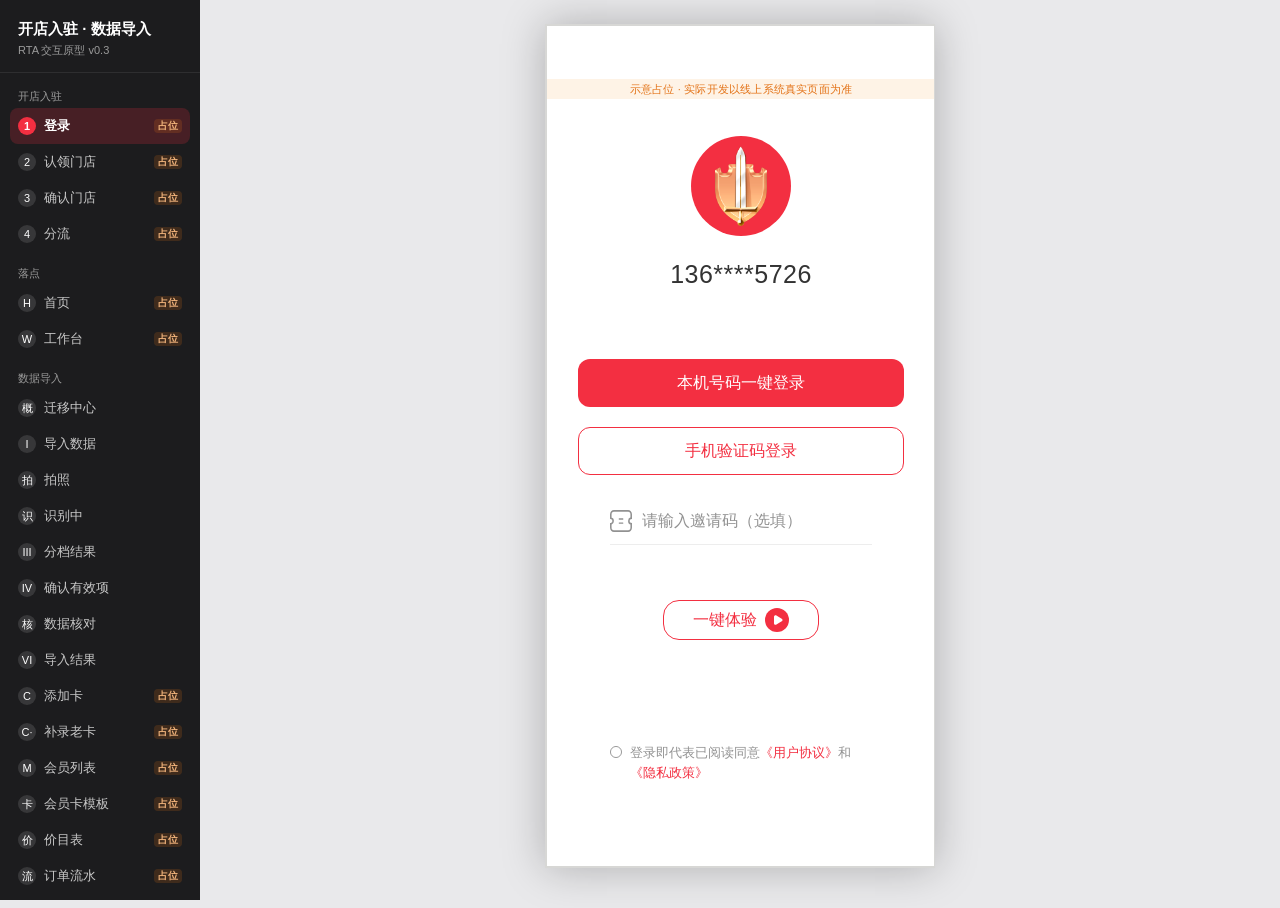
==== commit 89ccab41: "feat(数据导入): 核对卡模板拟物卡与导入主链整批体验收敛 邀请 sheet/选源内联/识别顶条/核对顶卡重构，历史匹配改手机号或编号并下线失败补录入口，价目识别获取与会员卡扁平排版同步进 PRD" ====
--- a/index.html
+++ b/index.html
@@ -34,20 +34,19 @@
     <div class="g-t">数据导入</div>
     <button type="button" class="nav-item" data-flow="import-overview"><span class="idx">概</span>迁移中心</button>
     <button type="button" class="nav-item" data-flow="import-select"><span class="idx">I</span>导入数据</button>
-    <button type="button" class="nav-item" data-flow="import-source"><span class="idx">II</span>上传 Excel</button>
+    <button type="button" class="nav-item hidden" data-flow="import-source" aria-hidden="true" tabindex="-1"><span class="idx">II</span>上传 Excel</button>
     <button type="button" class="nav-item" data-flow="import-camera"><span class="idx">拍</span>拍照</button>
     <button type="button" class="nav-item" data-flow="import-analyze"><span class="idx">识</span>识别中</button>
     <button type="button" class="nav-item" data-flow="import-cards"><span class="idx">III</span>分档结果</button>
     <button type="button" class="nav-item" data-flow="import-confirm"><span class="idx">IV</span>确认有效项</button>
     <button type="button" class="nav-item" data-flow="import-check"><span class="idx">核</span>数据核对</button>
     <button type="button" class="nav-item" data-flow="import-result"><span class="idx">VI</span>导入结果</button>
-    <button type="button" class="nav-item" data-flow="import-fail"><span class="idx">VII</span>失败明细</button>
+    <button type="button" class="nav-item hidden" data-flow="import-fail" aria-hidden="true" tabindex="-1"><span class="idx">VII</span>失败明细</button>
     <button type="button" class="nav-item" data-flow="legacy-card"><span class="idx">C</span>添加卡<span class="nav-ph">占位</span></button>
     <button type="button" class="nav-item" data-flow="legacy-detail"><span class="idx">C·</span>补录老卡<span class="nav-ph">占位</span></button>
     <button type="button" class="nav-item" data-flow="members"><span class="idx">M</span>会员列表<span class="nav-ph">占位</span></button>
     <button type="button" class="nav-item" data-flow="card-list"><span class="idx">卡</span>会员卡模板<span class="nav-ph">占位</span></button>
     <button type="button" class="nav-item" data-flow="price-list"><span class="idx">价</span>价目表<span class="nav-ph">占位</span></button>
-    <button type="button" class="nav-item" data-flow="stock-list"><span class="idx">库</span>库存管理<span class="nav-ph">占位</span></button>
     <button type="button" class="nav-item" data-flow="order-list"><span class="idx">流</span>订单流水<span class="nav-ph">占位</span></button>
     <button type="button" class="nav-item" data-flow="archive-list"><span class="idx">档</span>原始存档</button>
     <button type="button" class="nav-item" data-flow="digest-list"><span class="idx">摘</span>识别摘要</button>
@@ -61,7 +60,7 @@
     <button type="button" class="nav-item" data-flow="member-history"><span class="idx">客·</span>会员历史消费</button>
     <button type="button" class="nav-item" data-flow="history-import-preview"><span class="idx">历·</span>核对历史</button>
     <button type="button" class="nav-item" data-flow="history-import-result"><span class="idx">历✓</span>历史完成</button>
-    <button type="button" class="nav-item" data-flow="history-import-fail"><span class="idx">历✗</span>历史失败</button>
+    <button type="button" class="nav-item hidden" data-flow="history-import-fail" aria-hidden="true" tabindex="-1"><span class="idx">历✗</span>历史失败</button>
   </div>
   <div class="nav-group">
     <div class="g-t">空态</div>
@@ -76,7 +75,7 @@
   </div>
   <div class="nav-group grow">
     <div class="g-t">文档</div>
-    <a class="nav-link" href="PRD-开店入驻与数据迁移.html" target="_blank"><span class="idx">P</span>PRD v2.52</a>
+    <a class="nav-link" href="PRD-开店入驻与数据迁移.html" target="_blank"><span class="idx">P</span>PRD v2.61</a>
   </div>
 </aside>
 <div class="nav-drawer-mask" id="navDrawerMask" aria-hidden="true"></div>
@@ -408,7 +407,10 @@
                 </span>
                 <span class="import-banner__text">
                   <b id="importBannerTitle">数据导入</b>
-                  <span id="importBannerSub">把老店数据导进来</span>
+                  <span class="import-banner__subrow">
+                    <span id="importBannerSub">把老店数据导进来</span>
+                    <span class="import-banner__dots" id="importBannerDots" aria-hidden="true"><i></i><i></i><i></i></span>
+                  </span>
                 </span>
                 <span class="import-banner__go" id="importBannerGo">进入</span>
               </button>
@@ -533,7 +535,6 @@
               <button type="button" class="wb-tile" data-wb="card"><span class="wb-tile__icon"><img src="assets/workbench/card.png" alt="" width="42" height="42"></span><span class="wb-tile__label">卡管理</span></button>
               <button type="button" class="wb-tile" data-wb="store"><span class="wb-tile__icon"><img src="assets/workbench/store.png" alt="" width="42" height="42"></span><span class="wb-tile__label">门店管理</span></button>
               <button type="button" class="wb-tile" data-wb="decor"><span class="wb-tile__icon"><img src="assets/workbench/decor.png" alt="" width="42" height="42"></span><span class="wb-tile__label">店铺装修</span></button>
-              <button type="button" class="wb-tile" data-wb="stock"><span class="wb-tile__trial">限时体验</span><span class="wb-tile__icon"><img src="assets/workbench/stock.png" alt="" width="42" height="42"></span><span class="wb-tile__label">库存管理</span></button>
               <button type="button" class="wb-tile" data-wb="device"><span class="wb-tile__icon"><img src="assets/workbench/device.png" alt="" width="42" height="42"></span><span class="wb-tile__label">设备管理</span></button>
               <button type="button" class="wb-tile" data-wb="popup"><span class="wb-tile__icon"><img src="assets/workbench/popup.png" alt="" width="42" height="42"></span><span class="wb-tile__label">小程序弹窗</span></button>
               <button type="button" class="wb-tile" data-wb="tuangou-set"><span class="wb-tile__icon"><img src="assets/workbench/tuangou-set.svg" alt="" width="42" height="42"></span><span class="wb-tile__label">团购设置</span></button>
@@ -747,6 +748,7 @@
             <svg width="24" height="24" viewBox="0 0 24 24" fill="none" stroke="currentColor" stroke-width="2"><path d="M15 18l-6-6 6-6"/></svg>
           </button>
           <span class="title">选择导入方式</span>
+          <button type="button" class="hdr-link" id="btnSelectDownloadTpl" data-open-tpl>下载模板</button>
         </header>
         <div class="scroll-body import-body import-body--select">
         <ol class="v3-step v3-step--slim" aria-label="导入进度：第 1 步，共 3 步">
@@ -754,7 +756,7 @@
           <li class="v3-step__item"><span class="v3-step__ico"><svg viewBox="0 0 32 32" width="20" height="20" fill="none" stroke="currentColor" stroke-width="2" stroke-linecap="round" stroke-linejoin="round" aria-hidden="true"><path d="M10.1667 16.8333 13.5 20.1667 21.8333 11.8333"/></svg></span><span class="v3-step__label">识别</span></li>
           <li class="v3-step__item"><span class="v3-step__ico"><svg viewBox="0 0 32 32" width="20" height="20" fill="none" stroke="currentColor" stroke-width="2" stroke-linecap="round" stroke-linejoin="round" aria-hidden="true"><path d="M10.1667 16.8333 13.5 20.1667 21.8333 11.8333"/></svg></span><span class="v3-step__label">核对</span></li>
         </ol>
-          <p class="soft-tip soft-tip--inline hidden" id="importHistoryNote">消费记录没有固定模板：Excel 或拍照都可以；按<strong>日期 / 金额 / 顾客姓名</strong>识别，不进订单流水。</p>
+          <p class="soft-tip soft-tip--inline hidden" id="importHistoryNote"><span class="soft-tip__body">消费记录没有固定模板：Excel 或拍照都可以；识别<strong>日期 / 金额 / 姓名</strong>，有<strong>手机号或会员编号</strong>才挂到本店会员；不进订单流水。</span></p>
           <div class="src-entry src-entry--hero">
             <button type="button" class="src-hero is-excel" id="btnEnterExcel">
               <span class="src-hero__art" aria-hidden="true">
@@ -804,7 +806,7 @@
             <h2>选择 Excel 文件</h2>
             <p id="sourceLead">推荐按官方标准模板填写，可完美识别。其它表也能识别，可能要多核对几行。</p>
           </div>
-          <p class="soft-tip soft-tip--inline hidden" id="sourceHistoryNote">消费记录表：列名不必固定，系统会自己找<strong>日期 / 金额 / 顾客姓名</strong>，无需手动指定；手写流水可在上一步拍照。</p>
+          <p class="soft-tip soft-tip--inline hidden" id="sourceHistoryNote"><span class="soft-tip__body">消费记录表：列名不必固定，系统会自己找<strong>日期 / 金额 / 姓名 / 手机号或会员编号</strong>；手写流水可在上一步拍照。</span></p>
           <div class="tpl-promo" id="sourceTplPromo" role="note">
             <div class="tpl-promo__body">
               <b>用官方标准模板填写，可完美识别导入</b>
@@ -891,6 +893,10 @@
           </button>
           <span class="title">AI 识别中</span>
         </header>
+        <div class="analyze-banner" role="status">
+          <span class="analyze-banner__ico" aria-hidden="true"><svg viewBox="0 0 24 24" width="18" height="18" fill="none" stroke="currentColor" stroke-width="1.8" stroke-linecap="round" stroke-linejoin="round"><circle cx="12" cy="12" r="9"/><path d="M12 10.5v5M12 7.2h.01"/></svg></span>
+          <span class="analyze-banner__txt">识别不会中断。可随时回首页，从横幅点「继续」接着做。</span>
+        </div>
         <div class="scroll-body import-body">
           <div class="conv-hero">
             <div class="v3-eq" id="analyzeEq" role="img" aria-label="AI 正在识别">
@@ -910,7 +916,6 @@
           <div class="v3-foot__main">
             <button type="button" class="btn-primary" data-leave-import id="btnAnalyzeHome">回首页</button>
           </div>
-          <p class="analyze-home-cap">不会中断 · 可从首页横幅继续</p>
         </div>
       </div>
 
@@ -976,7 +981,7 @@
         <div class="scroll-body import-body check-body" id="checkBody">
           <ol class="v3-step v3-step--slim" aria-label="导入进度：第 3 步，共 3 步"><li class="v3-step__item is-done"><span class="v3-step__ico"><svg viewBox="0 0 32 32" width="20" height="20" fill="none" stroke="currentColor" stroke-width="2" stroke-linecap="round" stroke-linejoin="round" aria-hidden="true"><path d="M10.1667 16.8333 13.5 20.1667 21.8333 11.8333"/></svg></span><span class="v3-step__label">提供</span></li><li class="v3-step__item is-done"><span class="v3-step__ico"><svg viewBox="0 0 32 32" width="20" height="20" fill="none" stroke="currentColor" stroke-width="2" stroke-linecap="round" stroke-linejoin="round" aria-hidden="true"><path d="M10.1667 16.8333 13.5 20.1667 21.8333 11.8333"/></svg></span><span class="v3-step__label">识别</span></li><li class="v3-step__item is-now"><span class="v3-step__ico"><svg viewBox="0 0 32 32" width="20" height="20" fill="none" stroke="currentColor" stroke-width="2" stroke-linecap="round" stroke-linejoin="round" aria-hidden="true"><path d="M10.1667 16.8333 13.5 20.1667 21.8333 11.8333"/></svg></span><span class="v3-step__label">核对</span></li></ol>
           <div class="soft-tip soft-tip--warn hidden" id="checkClearWarn" role="status"></div>
-          <p class="check-shelf-tip" id="checkShelfTip">卡模板、价目项目、价目产品可点右侧切换<strong>上架 / 下架</strong>；不论状态都会导入。</p>
+          <p class="check-shelf-tip" id="checkShelfTip">卡模板与价目可用右侧开关切换<strong>上架 / 下架</strong>；默认下架，不论状态都会导入。</p>
           <div class="check-verify-wrap" id="checkVerifyMetrics"></div>
           <div class="hidden" aria-hidden="true">
             <div id="checkSubNav"></div>
@@ -1026,7 +1031,7 @@
           <div class="result-tiers" id="resultTierSummary"></div>
           <div class="hidden" aria-hidden="true"><div id="resultStockList"></div></div>
           <p class="v3-notice is-warn hidden" id="importResultMerge"></p>
-          <button type="button" class="result-fail" id="btnImportFailRow">
+          <button type="button" class="result-fail hidden" id="btnImportFailRow" aria-hidden="true" tabindex="-1">
             <span class="result-fail__body">
               <b><em class="v3-num" id="importFailCount">2</em> 条失败</b><span id="importFailTail">，可手动补录</span>
             </span>
@@ -1116,7 +1121,7 @@
               </div>
             </div>
           </div>
-          <button type="button" class="result-fail" id="btnHistoryFailRow">
+          <button type="button" class="result-fail hidden" id="btnHistoryFailRow" aria-hidden="true" tabindex="-1">
             <span class="result-fail__body"><b><em class="v3-num" id="historyFailCount">0</em> 条失败</b><span>，下载后修正再传</span></span>
             <span class="result-fail__link">查看明细</span>
             <svg class="result-fail__chev" viewBox="0 0 24 24" width="16" height="16" fill="none" stroke="currentColor" stroke-width="1.8" stroke-linecap="round" stroke-linejoin="round" aria-hidden="true"><path d="M9 6l6 6-6 6"/></svg>
@@ -1375,30 +1380,6 @@
         </div>
       </div>
 
-      <!-- stock-list：库存管理占位 -->
-      <div class="screen hidden" id="screen-stock-list" data-flow="stock-list">
-        <div class="ph-note" role="note">示意占位 · 实际开发以线上系统真实页面为准</div>
-        <header class="page-title-bar">
-          <button type="button" class="back" data-go="workbench" aria-label="返回">
-            <svg width="24" height="24" viewBox="0 0 24 24" fill="none" stroke="currentColor" stroke-width="2"><path d="M15 18l-6-6 6-6"/></svg>
-          </button>
-          <span class="title">库存管理</span>
-          <button type="button" class="title-more" data-more-menu="stock" aria-label="更多"><svg width="20" height="20" viewBox="0 0 24 24" fill="currentColor"><circle cx="5" cy="12" r="1.7"/><circle cx="12" cy="12" r="1.7"/><circle cx="19" cy="12" r="1.7"/></svg></button>
-          <div class="title-menu" data-more-panel="stock" hidden>
-            <button type="button" data-arch-open="archive" data-arch-domain="stock">原始存档</button>
-            <button type="button" data-arch-open="digest" data-arch-domain="stock">识别摘要</button>
-          </div>
-        </header>
-        <div class="scroll-body import-body">
-          <p class="proto-note">原型占位 · 库存管理以线上系统的真实页面为准</p>
-          <div class="proto-list">
-            <div class="proto-list__item"><b>施华蔻染膏 6-0</b><span>规格 60ml · 采购价 ¥48 · 库存 26</span></div>
-            <div class="proto-list__item"><b>欧莱雅护色洗发水</b><span>规格 500ml · 采购价 ¥62 · 库存 18</span></div>
-            <div class="proto-list__item"><b>烫发纸（盒）</b><span>规格 100 张 · 采购价 ¥15 · 库存 40</span></div>
-          </div>
-        </div>
-      </div>
-
       <!-- order-list：订单流水占位（··· 仅「历史订单 / 原始存档」） -->
       <div class="screen hidden" id="screen-order-list" data-flow="order-list">
         <div class="ph-note" role="note">示意占位 · 实际开发以线上系统真实页面为准</div>
@@ -1653,13 +1634,36 @@
       </div>
 
       <div class="overlay-mask" id="inviteMask" aria-hidden="true"></div>
-      <div class="invite-sheet" id="inviteSheet" role="dialog" aria-labelledby="inviteTitle">
+      <div class="invite-sheet invite-sheet--xl" id="inviteSheet" role="dialog" aria-labelledby="inviteTitle" aria-describedby="inviteSub">
         <div class="invite-sheet__handle"></div>
-        <h3 id="inviteTitle">把老系统数据带过来？</h3>
-        <p>会员与持卡信息、会员卡模板、价目表可自助导入，不必先填模板。</p>
-        <div class="invite-sheet__actions">
-          <button type="button" class="btn-primary" id="btnInviteStart">开始导入</button>
-          <button type="button" class="btn-ghost" id="btnInviteLater">稍后再说</button>
+        <div class="invite-xl">
+          <h3 id="inviteTitle">把老系统数据带过来</h3>
+          <p id="inviteSub">会员、卡模板、价目表可自助导入，不必先填模板。</p>
+          <div class="invite-xl__art" aria-hidden="true">
+            <svg class="invite-xl__svg" viewBox="0 0 280 160" width="280" height="160" fill="none" xmlns="http://www.w3.org/2000/svg">
+              <g class="invite-anim invite-anim--sheet">
+                <rect x="16" y="36" width="88" height="100" rx="12" fill="#F3F4F6" stroke="#D1D5DB" stroke-width="1.5"/>
+                <path d="M28 56h64M28 72h48M28 88h56M28 104h40" stroke="#9CA3AF" stroke-width="3" stroke-linecap="round"/>
+                <circle cx="76" cy="118" r="6" fill="#D1D5DB"/>
+              </g>
+              <g class="invite-anim invite-anim--arrow">
+                <path d="M118 86h36" stroke="#F32F41" stroke-width="2.5" stroke-linecap="round"/>
+                <path d="M142 74l16 12-16 12" stroke="#F32F41" stroke-width="2.5" stroke-linecap="round" stroke-linejoin="round" fill="none"/>
+              </g>
+              <g class="invite-anim invite-anim--phone">
+                <rect x="168" y="28" width="96" height="116" rx="18" fill="#FFF1F2" stroke="#F32F41" stroke-width="1.8"/>
+                <rect x="184" y="48" width="64" height="10" rx="5" fill="#FECACA"/>
+                <rect x="184" y="68" width="48" height="8" rx="4" fill="#FECACA" opacity=".7"/>
+                <rect x="184" y="96" width="64" height="28" rx="8" fill="#fff" stroke="#FCA5A5"/>
+                <path d="M196 110h40" stroke="#F32F41" stroke-width="2" stroke-linecap="round"/>
+                <text x="216" y="132" text-anchor="middle" fill="#F32F41" font-size="11" font-family="Noto Sans SC,sans-serif" font-weight="600">SaaS</text>
+              </g>
+            </svg>
+          </div>
+          <div class="invite-sheet__actions">
+            <button type="button" class="btn-primary" id="btnInviteStart">开始导入</button>
+            <button type="button" class="invite-xl__skip" id="btnInviteLater">无需导入</button>
+          </div>
         </div>
       </div>
 
--- a/home.css
+++ b/home.css
@@ -69,18 +69,19 @@
   display: flex; align-items: center; justify-content: space-between;
 }
 
-/* 数据导入进度 banner：挂在 vh-body 顶部（文档流，避开 hero 背景遮挡） */
+/* 数据导入进度 banner：挂在 vh-body 顶部（与下方卡同宽；顶距 0 轻量上移） */
 .import-banner {
   position: relative;
   z-index: 2;
   display: flex;
   align-items: stretch;
   gap: 0;
-  margin: 10px 12px 0;
+  margin: 0;
   background: #fff;
   border-radius: 12px;
   border: 0.5px solid rgba(60, 60, 67, 0.12);
   overflow: hidden;
+  box-sizing: border-box;
 }
 .import-banner[hidden] { display: none !important; }
 .vh-body > .import-banner + .vh-kpi { margin-top: 10px; }
@@ -107,6 +108,7 @@
   color: #F32F41;
   display: flex; align-items: center; justify-content: center;
 }
+.import-banner__ico svg { display: block; }
 .import-banner__text {
   flex: 1; min-width: 0;
   display: flex; flex-direction: column; gap: 2px;
@@ -115,14 +117,49 @@
   font-size: 14px; font-weight: 600; line-height: 20px;
   white-space: nowrap; overflow: hidden; text-overflow: ellipsis;
 }
-.import-banner__text span {
+.import-banner__subrow {
+  display: flex; align-items: center; gap: 4px; min-width: 0;
+}
+.import-banner__subrow > #importBannerSub {
   font-size: 12px; color: #929292; line-height: 16px;
   white-space: nowrap; overflow: hidden; text-overflow: ellipsis;
+  min-width: 0;
+}
+.import-banner__dots {
+  display: none;
+  flex: none;
+  align-items: center;
+  gap: 3px;
+  height: 16px;
+}
+.import-banner.is-busy .import-banner__dots { display: inline-flex; }
+.import-banner__dots i {
+  width: 3px; height: 3px; border-radius: 50%;
+  background: #929292;
+  opacity: 0.28;
+  animation: importBannerDot 1.05s ease-in-out infinite;
+}
+.import-banner__dots i:nth-child(2) { animation-delay: 0.18s; }
+.import-banner__dots i:nth-child(3) { animation-delay: 0.36s; }
+@keyframes importBannerDot {
+  0%, 80%, 100% { opacity: 0.28; transform: translateY(0); }
+  40% { opacity: 1; transform: translateY(-1px); }
 }
 .import-banner__go {
   flex: 0 0 auto;
   font-size: 12px; font-weight: 600; color: #F32F41;
   padding-right: 4px;
+  line-height: 16px;
+}
+.import-banner.is-done .import-banner__go {
+  padding: 4px 10px;
+  margin-right: 2px;
+  border-radius: 999px;
+  border: 1px solid #F32F41;
+  color: #F32F41;
+  background: #fff;
+  font-weight: 600;
+  line-height: 16px;
 }
 .import-banner__close {
   flex: 0 0 auto;
@@ -138,6 +175,19 @@
 .import-banner__close:active { background: rgba(0, 0, 0, 0.04); }
 .import-banner.is-progress .import-banner__ico { background: #E8F8F2; color: #2BA471; }
 .import-banner.is-done .import-banner__ico { background: #E8F8F2; color: #2BA471; }
+/* 仅识别中 / 导入中：左图标轻脉动 */
+.import-banner.is-busy .import-banner__ico {
+  animation: importBannerIcoPulse 1.4s ease-in-out infinite;
+}
+@keyframes importBannerIcoPulse {
+  0%, 100% { transform: scale(1); opacity: 1; }
+  50% { transform: scale(1.06); opacity: 0.88; }
+}
+@media (prefers-reduced-motion: reduce) {
+  .import-banner__dots i,
+  .import-banner.is-busy .import-banner__ico { animation: none; }
+  .import-banner__dots i { opacity: 0.7; }
+}
 .vh-store__left {
   display: flex; align-items: flex-start; gap: 6px;
   border: 0; background: transparent; padding: 0; cursor: pointer;
@@ -176,7 +226,8 @@
   /* Figma 瀵煎嚭宸叉槸鐧借壊鎻忚竟锛屼笉鍐?invert */
 }
 
-.vh-body { position: relative; margin-top: -90px; padding: 0 12px; z-index: 3; }
+/* 门店行底(16+37)→banner 顶间距 25：hero 220 − (53+25) = 142 */
+.vh-body { position: relative; margin-top: -142px; padding: 0 12px; z-index: 3; }
 
 .vh-kpi {
   background: #fff;
--- a/app.css
+++ b/app.css
@@ -1711,12 +1711,20 @@
   transition: transform 0.28s cubic-bezier(0.22, 0.82, 0.24, 1);
 }
 .invite-sheet.show { transform: translateY(0); }
+.invite-sheet--xl {
+  height: min(80vh, 680px);
+  max-height: min(80vh, 680px);
+  padding: 12px 20px calc(20px + var(--safe-bottom));
+  display: flex;
+  flex-direction: column;
+}
 .invite-sheet__handle {
   width: 36px;
   height: 4px;
   background: #D7D7D5;
   border-radius: 4px;
   margin: 0 auto 12px;
+  flex: none;
 }
 .invite-sheet h3 {
   font-size: var(--fs-title-m);
@@ -1735,6 +1743,121 @@
   flex-direction: column;
   gap: 10px;
 }
+.invite-xl {
+  flex: 1;
+  min-height: 0;
+  display: flex;
+  flex-direction: column;
+  align-items: stretch;
+  text-align: center;
+  padding: 8px 4px 0;
+}
+.invite-xl h3 {
+  font-size: 22px;
+  font-weight: 700;
+  line-height: 1.3;
+  margin: 4px 0 8px;
+  color: #1A1A1A;
+}
+.invite-xl #inviteSub,
+.invite-xl p {
+  margin: 0 auto 20px;
+  max-width: 280px;
+  font-size: 14px;
+  color: #6B6B6B;
+  line-height: 1.5;
+}
+.invite-xl__art {
+  flex: 1;
+  display: flex;
+  align-items: center;
+  justify-content: center;
+  margin: 8px 0 20px;
+  min-height: 120px;
+}
+.invite-xl__art svg,
+.invite-xl__svg { max-width: 100%; height: auto; overflow: visible; }
+.invite-xl .invite-sheet__actions { margin-top: auto; gap: 12px; }
+.invite-xl .btn-primary { width: 100%; height: 48px; border-radius: 24px; font-size: 16px; }
+.invite-xl__skip {
+  border: 0;
+  background: transparent;
+  color: #6B6B6B;
+  font: inherit;
+  font-size: 14px;
+  padding: 8px;
+  cursor: pointer;
+}
+.invite-xl__skip:active { opacity: .65; }
+
+/* 邀请插图：表格 → 箭头 → 手机 循环轻动效（约 2.4s） */
+.invite-anim { transform-box: fill-box; transform-origin: center; }
+.invite-anim--sheet {
+  animation: invite-sheet-bob 2.4s ease-in-out infinite;
+}
+.invite-anim--arrow {
+  animation: invite-arrow-pulse 2.4s ease-in-out infinite;
+}
+.invite-anim--phone {
+  animation: invite-phone-float 2.4s ease-in-out infinite;
+}
+@keyframes invite-sheet-bob {
+  0%, 100% { transform: translateY(0); opacity: 1; }
+  40% { transform: translateY(-3px); opacity: .92; }
+  55% { transform: translateY(1px); opacity: 1; }
+}
+@keyframes invite-arrow-pulse {
+  0%, 100% { transform: translateX(0); opacity: .55; }
+  35% { transform: translateX(0); opacity: .55; }
+  50% { transform: translateX(5px); opacity: 1; }
+  65% { transform: translateX(2px); opacity: .85; }
+}
+@keyframes invite-phone-float {
+  0%, 40% { transform: translateY(4px); opacity: .72; }
+  55%, 75% { transform: translateY(0); opacity: 1; }
+  100% { transform: translateY(2px); opacity: .85; }
+}
+@media (prefers-reduced-motion: reduce) {
+  .invite-anim--sheet,
+  .invite-anim--arrow,
+  .invite-anim--phone { animation: none; }
+}
+
+.analyze-banner {
+  display: flex;
+  align-items: flex-start;
+  gap: 8px;
+  margin: 0;
+  padding: 10px 14px;
+  background: #E8F1FF;
+  color: #1D4ED8;
+  border-bottom: 1px solid #BFDBFE;
+  font-size: 12px;
+  line-height: 1.45;
+}
+.analyze-banner__ico {
+  flex: none;
+  width: 18px;
+  height: 18px;
+  margin-top: 1px;
+  color: #2563EB;
+}
+.analyze-banner__txt { flex: 1; min-width: 0; }
+.page-title-bar .hdr-link {
+  position: absolute;
+  right: 12px;
+  top: 50%;
+  transform: translateY(-50%);
+  border: 0;
+  background: transparent;
+  color: var(--brand, #F32F41);
+  font: inherit;
+  font-size: 14px;
+  font-weight: 500;
+  padding: 6px 4px;
+  cursor: pointer;
+}
+.page-title-bar .hdr-link.hidden { display: none !important; }
 
 /* ===== FAB ===== */
 .migrate-fab {
@@ -7936,34 +8059,6 @@
 }
 .import-fail-item__fix:active { background: var(--n-50); }
 
-/* ===== 历史模式：真实模式已下线（v2.15），以下为遗留桥接样式，仅当手动注入 ai-bridge 时生效 ===== */
-.ai-detail { background: #fff; border-radius: 12px; padding: 14px; margin-bottom: 10px; }
-.ai-detail__hd { display: flex; align-items: baseline; gap: 8px; margin-bottom: 10px; }
-.ai-detail__hd b { font-size: var(--fs-body); font-weight: 600; color: #333333; }
-.ai-detail__hd span { margin-left: auto; font-size: var(--fs-sub); color: #929292; }
-.ai-sheet { padding: 10px 0; border-top: 0.5px solid var(--card-divider); }
-.ai-sheet:first-of-type { border-top: 0; padding-top: 0; }
-.ai-sheet__hd { display: flex; align-items: baseline; gap: 6px; }
-.ai-sheet__hd b { font-size: var(--fs-sub); font-weight: 600; color: #333333; }
-.ai-sheet__hd span { font-size: var(--fs-badge); color: #929292; }
-.ai-sheet__meta { font-size: var(--fs-badge); color: #929292; margin: 4px 0 8px; }
-.ai-sheet__cols { display: flex; flex-direction: column; }
-.ai-col { display: flex; align-items: center; gap: 6px; height: 30px; font-size: var(--fs-sub); }
-.ai-col__src { flex: 1 1 auto; min-width: 0; color: var(--text-sec); overflow: hidden; text-overflow: ellipsis; white-space: nowrap; }
-.ai-col__arrow { flex: 0 0 auto; color: var(--text-disabled); }
-.ai-col__std { flex: 0 0 auto; font-weight: 600; color: var(--text); }
-.ai-col.is-none .ai-col__std { font-weight: 400; color: var(--text-disabled); }
-.ai-col.is-warn .ai-col__std { color: var(--warning-ink); }
-.ai-col__conf { flex: 0 0 auto; width: 32px; text-align: right; font-size: var(--fs-badge); color: #929292; }
-.ai-col__via { flex: 0 0 auto; width: 30px; text-align: right; font-size: var(--fs-badge); color: var(--text-disabled); }
-.ai-col__why { font-size: var(--fs-badge); color: #929292; margin: -2px 0 6px; }
-.ai-sheet__llm { font-size: var(--fs-badge); color: #929292; margin: 6px 0 0; }
-.ai-detail__err { font-size: var(--fs-badge); color: var(--warning-ink); margin: 6px 0 0; }
-.ai-detail__tip { font-size: var(--fs-badge); color: #929292; margin: 10px 0 0; }
-.ai-sheet__gap { font-size: var(--fs-badge); color: var(--brand-ink); margin: 0 0 6px; }
-.ai-sheet__gap.is-warn { color: var(--warning-ink); }
-
-
 /* ===== v2.15 · 导入数据（选来源）/ 已拿到清单 / 识别结果分类卡片 =====
    设计语言沿用 v3「校准台」：白卡、无描边、无阴影、无渐变，
    分隔线 1px + scaleY(.5) 的 0.5px 视觉线并左右缩进 16px。 */
@@ -8360,6 +8455,15 @@
   font-size: var(--fs-caption);
   line-height: var(--lh-caption);
 }
+/* 空 tip 不占位、不露灰底（含 [hidden] 被抓取漏掉的情况） */
+.soft-tip:empty,
+.soft-tip[hidden] {
+  display: none !important;
+  margin: 0 !important;
+  padding: 0 !important;
+  border: 0 !important;
+  background: transparent !important;
+}
 .soft-tip--warn {
   background: #FFF8E8;
   color: #6B5A2A;
@@ -8386,6 +8490,10 @@
   display: inline-flex;
   align-items: center;
   justify-content: center;
+}
+.soft-tip__body {
+  flex: 1 1 auto;
+  min-width: 0;
 }
 
 .tpl-promo { margin-top: 16px; }
@@ -9355,3 +9463,350 @@
 .check-verify-wrap .verify-board { box-shadow: none; }
 .check-verify-wrap .verify-board__bar { margin-top: 2px; }
 
+/* ---- 核对页：固定三卡看板（左大右两小 · 图标 + 加粗数字） ---- */
+.verify-dash {
+  display: grid;
+  grid-template-columns: 1.35fr 1fr;
+  gap: 10px;
+  align-items: stretch;
+}
+.verify-dash__main,
+.verify-dash__card {
+  margin: 0;
+  padding: 12px 14px;
+  border: 0;
+  border-radius: 12px;
+  background: #FFFFFF;
+  box-shadow: 0 1px 4px rgba(0, 0, 0, .06);
+  font-family: inherit;
+  text-align: left;
+  cursor: pointer;
+  -webkit-appearance: none;
+  appearance: none;
+  -webkit-tap-highlight-color: transparent;
+  display: flex;
+  flex-direction: column;
+  justify-content: center;
+  gap: 8px;
+  min-width: 0;
+}
+.verify-dash__main:active,
+.verify-dash__card:active {
+  background: #FAFAFA;
+  box-shadow: 0 1px 3px rgba(0, 0, 0, .05);
+}
+.verify-dash__main {
+  gap: 10px;
+  min-height: 0;
+  padding: 14px 16px;
+}
+.verify-dash__stack {
+  display: flex;
+  flex-direction: column;
+  gap: 10px;
+  min-width: 0;
+}
+.verify-dash__card { min-height: 0; padding: 10px 12px; }
+.verify-dash__top {
+  display: flex;
+  align-items: center;
+  gap: 8px;
+  min-width: 0;
+}
+.verify-dash__ico {
+  flex: none;
+  color: #3B82C4;
+}
+.verify-dash__card .verify-dash__ico { color: #64748B; }
+.verify-dash__lab {
+  font-size: 13px;
+  line-height: 18px;
+  font-weight: 600;
+  color: #3D3D3D;
+}
+.verify-dash__num {
+  display: block;
+  font-size: 32px;
+  line-height: 1.05;
+  font-weight: 700;
+  font-variant-numeric: tabular-nums;
+  letter-spacing: -0.03em;
+  color: #1A1A1A;
+}
+.verify-dash__main .verify-dash__num { color: #2563EB; }
+.verify-dash__card .verify-dash__num {
+  font-size: 22px;
+  font-weight: 700;
+  color: #1A1A1A;
+  padding-left: 28px;
+}
+
+/* ---- 上架开关（绿色） ---- */
+.shelf-switch {
+  flex: 0 0 auto;
+  position: relative;
+  width: 40px;
+  height: 24px;
+  padding: 0;
+  border: 0;
+  border-radius: 12px;
+  background: #D8D8D8;
+  cursor: pointer;
+  -webkit-appearance: none;
+  appearance: none;
+  transition: background .18s ease;
+}
+.shelf-switch__knob {
+  position: absolute;
+  top: 2px;
+  left: 2px;
+  width: 20px;
+  height: 20px;
+  border-radius: 50%;
+  background: #fff;
+  box-shadow: 0 1px 2px rgba(0, 0, 0, .18);
+  transition: transform .18s ease;
+  pointer-events: none;
+}
+.shelf-switch.is-on { background: #22C55E; }
+.shelf-switch.is-on .shelf-switch__knob { transform: translateX(16px); }
+
+/* ---- 价目表：识别获取分组眉标 ---- */
+.price-from-card b {
+  color: #3B82C4;
+  font-weight: 600;
+}
+.verify-group__sec {
+  display: flex;
+  align-items: baseline;
+  justify-content: space-between;
+  gap: 8px;
+  padding: 4px 0 10px;
+}
+.verify-group__sec b {
+  font-size: 15px;
+  font-weight: 650;
+  color: #1A1A1A;
+}
+.verify-group__sec span {
+  font-size: 12px;
+  color: #B0B0B0;
+}
+.verify-group.is-price-sec { margin-bottom: 8px; }
+.verify-group__block + .verify-group__block { margin-top: 4px; }
+
+/* ---- 价目表行：名称可点编辑；编辑态为明确输入框 ---- */
+.verify-row__name {
+  flex: 1;
+  min-width: 0;
+  margin: 0;
+  padding: 5px 8px;
+  border: 0;
+  border-radius: 8px;
+  background: transparent;
+  font: inherit;
+  font-size: 15px;
+  font-weight: 600;
+  line-height: 21px;
+  color: #1A1A1A;
+  text-align: left;
+  cursor: text;
+  overflow: hidden;
+  text-overflow: ellipsis;
+  white-space: nowrap;
+}
+.verify-row__name:active { background: #F5F6F7; }
+.verify-row__name-box.is-input {
+  flex: 1;
+  min-width: 0;
+  display: flex;
+  align-items: center;
+  height: 31px;
+  padding: 4px 8px;
+  border-radius: 8px;
+  background: #F5F7F9;
+  box-shadow: inset 0 0 0 1px #2BA471;
+}
+.verify-row__name-input {
+  flex: 1;
+  min-width: 0;
+  width: 100%;
+  height: 21px;
+  margin: 0;
+  padding: 0;
+  border: 0;
+  background: transparent;
+  font: inherit;
+  font-size: 15px;
+  font-weight: 600;
+  line-height: 21px;
+  color: #1A1A1A;
+  outline: none;
+  caret-color: #2BA471;
+  -webkit-appearance: none;
+  appearance: none;
+}
+.verify-row__name-input::placeholder { color: #B0B0B0; }
+
+/* ---- 卡模板：银行卡比例会员卡（约 1.586:1） ---- */
+.verify-group.is-card-group {
+  display: flex;
+  flex-direction: column;
+  gap: 14px;
+}
+.card-pass {
+  display: flex;
+  align-items: center;
+  gap: 10px;
+  margin: 0;
+}
+.card-pass__face {
+  position: relative;
+  flex: 1;
+  min-width: 0;
+  aspect-ratio: 1.586 / 1;
+  border-radius: 14px;
+  overflow: hidden;
+  display: flex;
+  flex-direction: column;
+  justify-content: space-between;
+  padding: 18px 16px 0;
+  color: #1F2937;
+  background: #F5F6F8;
+  box-shadow: 0 1px 2px rgba(16, 24, 40, .04);
+  border: 0.5px solid rgba(0, 0, 0, .05);
+}
+/* 品牌行：卡名左 + 类型 chip 右 */
+.card-pass__hd {
+  display: flex;
+  align-items: center;
+  justify-content: space-between;
+  gap: 8px;
+  flex: none;
+}
+.card-pass__type {
+  flex: 0 0 auto;
+  height: 20px;
+  padding: 0 7px;
+  border-radius: 4px;
+  font-size: 11px;
+  font-weight: 600;
+  line-height: 20px;
+  letter-spacing: .02em;
+  color: #5C6672;
+  background: #E9ECF0;
+}
+/* 类型 chip：淡底 + 深一档同色字（不用饱和实底） */
+.card-pass__type.is-saving { color: #2F6EA8; background: #EAF1FA; }
+.card-pass__type.is-count { color: #A83A6B; background: #FCEDF3; }
+.card-pass__type.is-discount { color: #5B44A8; background: #F0ECFB; }
+.card-pass__type.is-package { color: #8A6413; background: #FBF3E2; }
+.card-pass__type.is-period { color: #A85A2F; background: #FDEEE7; }
+/* 卡名 */
+.card-pass__name {
+  flex: 1 1 auto;
+  min-width: 0;
+  font-size: 19px;
+  font-weight: 600;
+  line-height: 26px;
+  letter-spacing: -0.01em;
+  color: #111827;
+  overflow: hidden;
+  text-overflow: ellipsis;
+  white-space: nowrap;
+}
+/* 主权益：左标签 / 右数值，一张卡只允许一个视觉主体 */
+.card-pass__hero {
+  flex: none;
+  display: flex;
+  align-items: baseline;
+  justify-content: space-between;
+  gap: 12px;
+}
+.card-pass__hero-lab {
+  flex: 0 0 auto;
+  font-size: 13px;
+  line-height: 18px;
+  font-weight: 500;
+  letter-spacing: .04em;
+  color: #6B727B;
+}
+.card-pass__hero-num {
+  flex: 0 1 auto;
+  min-width: 0;
+  display: inline-flex;
+  align-items: baseline;
+  gap: 2px;
+  font-size: 20px;
+  line-height: 1.2;
+  font-weight: 700;
+  letter-spacing: -0.01em;
+  font-variant-numeric: tabular-nums;
+  color: #111827;
+  text-align: right;
+  overflow: hidden;
+}
+.card-pass__hero-val {
+  min-width: 0;
+  overflow: hidden;
+  text-overflow: ellipsis;
+  white-space: nowrap;
+}
+/* 单位比数字小两档、浅一档（¥ / 折 / 次） */
+.card-pass__hero-unit {
+  flex: none;
+  font-size: 16px;
+  font-weight: 600;
+  letter-spacing: 0;
+  color: #6B727B;
+}
+/* 底部三格统计 */
+.card-pass__stats {
+  display: flex;
+  align-items: stretch;
+  margin: 0 -16px 0;
+  padding: 0 16px;
+  border-top: 1px solid #EDEFF2;
+  min-height: 62px;
+}
+.card-pass__stat {
+  flex: 1 1 0;
+  min-width: 0;
+  display: flex;
+  flex-direction: column;
+  justify-content: center;
+  gap: 4px;
+  padding: 10px 10px;
+}
+.card-pass__stat:first-child { padding-left: 0; }
+.card-pass__stat + .card-pass__stat {
+  border-left: 1px solid #EDEFF2;
+}
+.card-pass__stat span {
+  font-size: 12px;
+  line-height: 16px;
+  font-weight: 500;
+  color: #6B727B;
+  overflow: hidden;
+  text-overflow: ellipsis;
+  white-space: nowrap;
+}
+.card-pass__stat b {
+  font-size: 14px;
+  font-weight: 600;
+  line-height: 19px;
+  font-variant-numeric: tabular-nums;
+  color: #333A42;
+  display: -webkit-box;
+  -webkit-line-clamp: 2;
+  -webkit-box-orient: vertical;
+  overflow: hidden;
+  word-break: break-word;
+}
+.card-pass__act {
+  flex: 0 0 auto;
+  display: flex;
+  align-items: center;
+  padding-right: 2px;
+}
+
--- a/tier.css
+++ b/tier.css
@@ -1206,20 +1206,23 @@
 .member-history-body { padding: 12px 16px 28px; background: #F5F6F7; }
 .mh-profile {
   margin-bottom: 12px; padding: 16px;
-  border-radius: 14px; box-shadow: 0 0 0 0.5px rgba(0,0,0,.05);
-  background: linear-gradient(180deg, #FFD9DA 0%, #FFF0D4 100%);
+  border-radius: 14px;
+  border: 0.5px solid rgba(0, 0, 0, 0.1);
+  box-shadow: 0 0 0 0.5px rgba(0, 0, 0, 0.05);
+  background: linear-gradient(180deg, rgba(255, 217, 218, 0.5) 0%, rgba(255, 240, 212, 0.5) 100%);
   overflow: hidden;
+  box-sizing: border-box;
 }
 .mh-profile__who {
-  display: flex; align-items: center; justify-content: space-between; gap: 8px;
+  display: flex; align-items: center; gap: 4px;
   margin-bottom: 0;
 }
 .mh-profile__name,
 .mh-profile__phone {
   display: flex; align-items: center; gap: 4px; min-width: 0;
-}
-.mh-profile__name { flex: 1 1 auto; }
-.mh-profile__phone { flex: 0 1 auto; justify-content: flex-end; padding-right: 2px; }
+  flex: 1 1 0;
+}
+.mh-profile__phone { justify-content: flex-end; padding-right: 2px; }
 .mh-profile__ico { flex: none; display: block; }
 .mh-profile__name b {
   font-size: 18px; font-weight: 500; color: #1A1A1A; letter-spacing: .2px;
@@ -1233,7 +1236,7 @@
   display: grid; grid-template-columns: repeat(3, minmax(0, 1fr)); gap: 0;
   margin-top: 14px; padding: 12px 0; border-radius: 10px;
   background: rgba(248, 249, 250, 0.54);
-  border: 1px solid rgba(255, 255, 255, 0.3);
+  border: 1px solid rgba(255, 255, 255, 0.4);
   box-sizing: border-box;
 }
 .mh-profile__cell {
